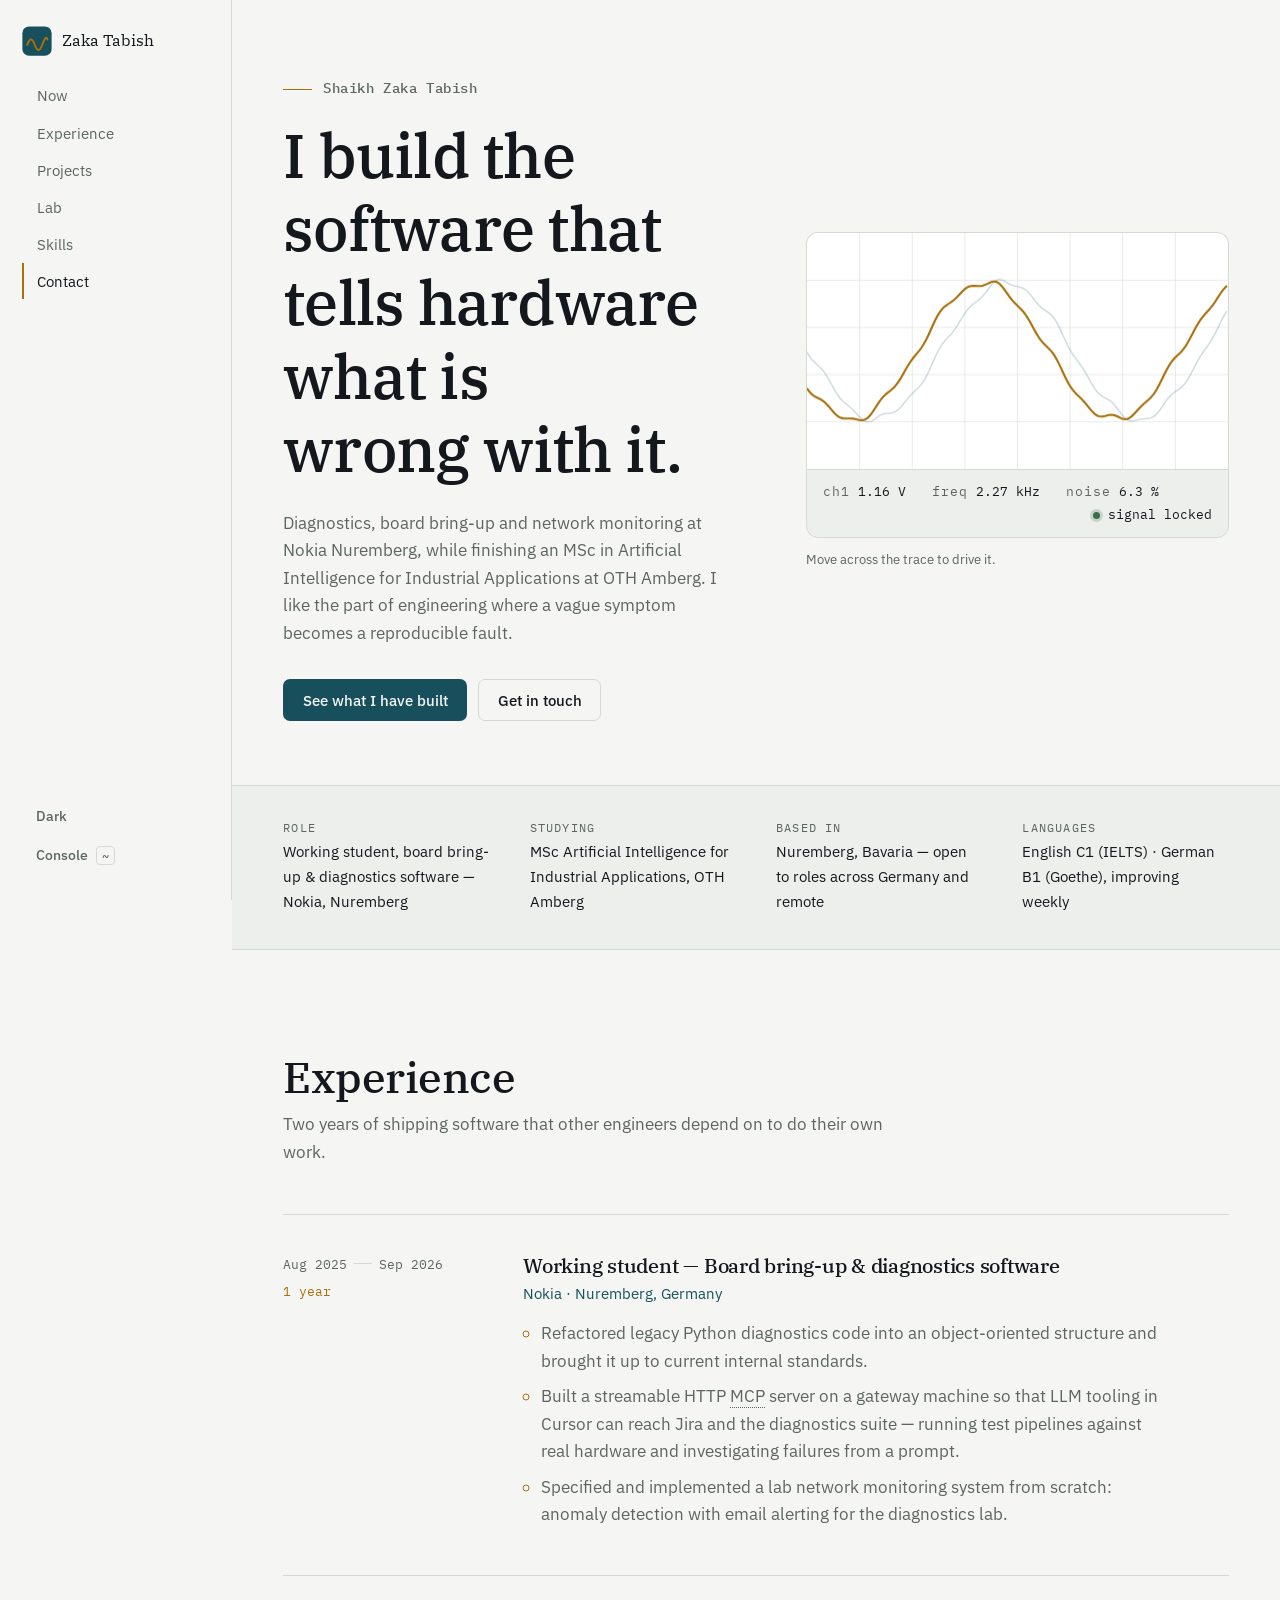
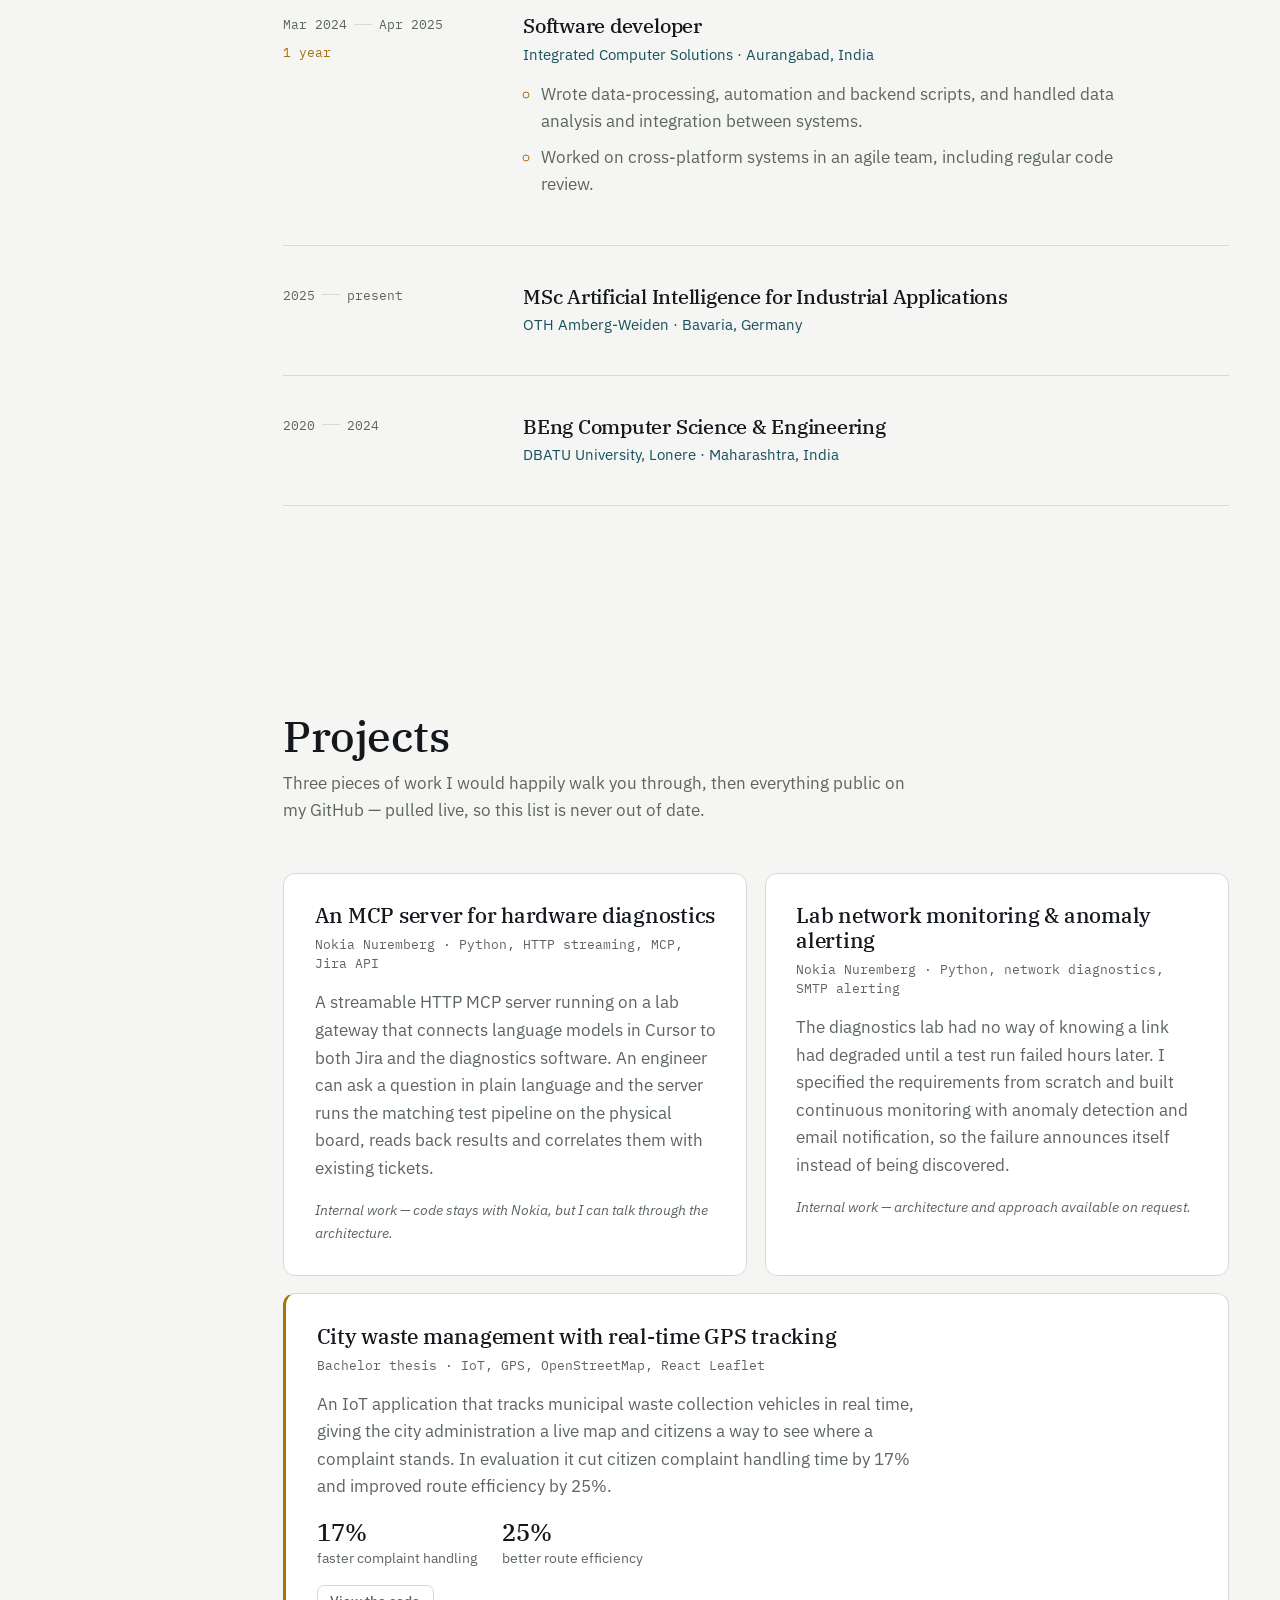
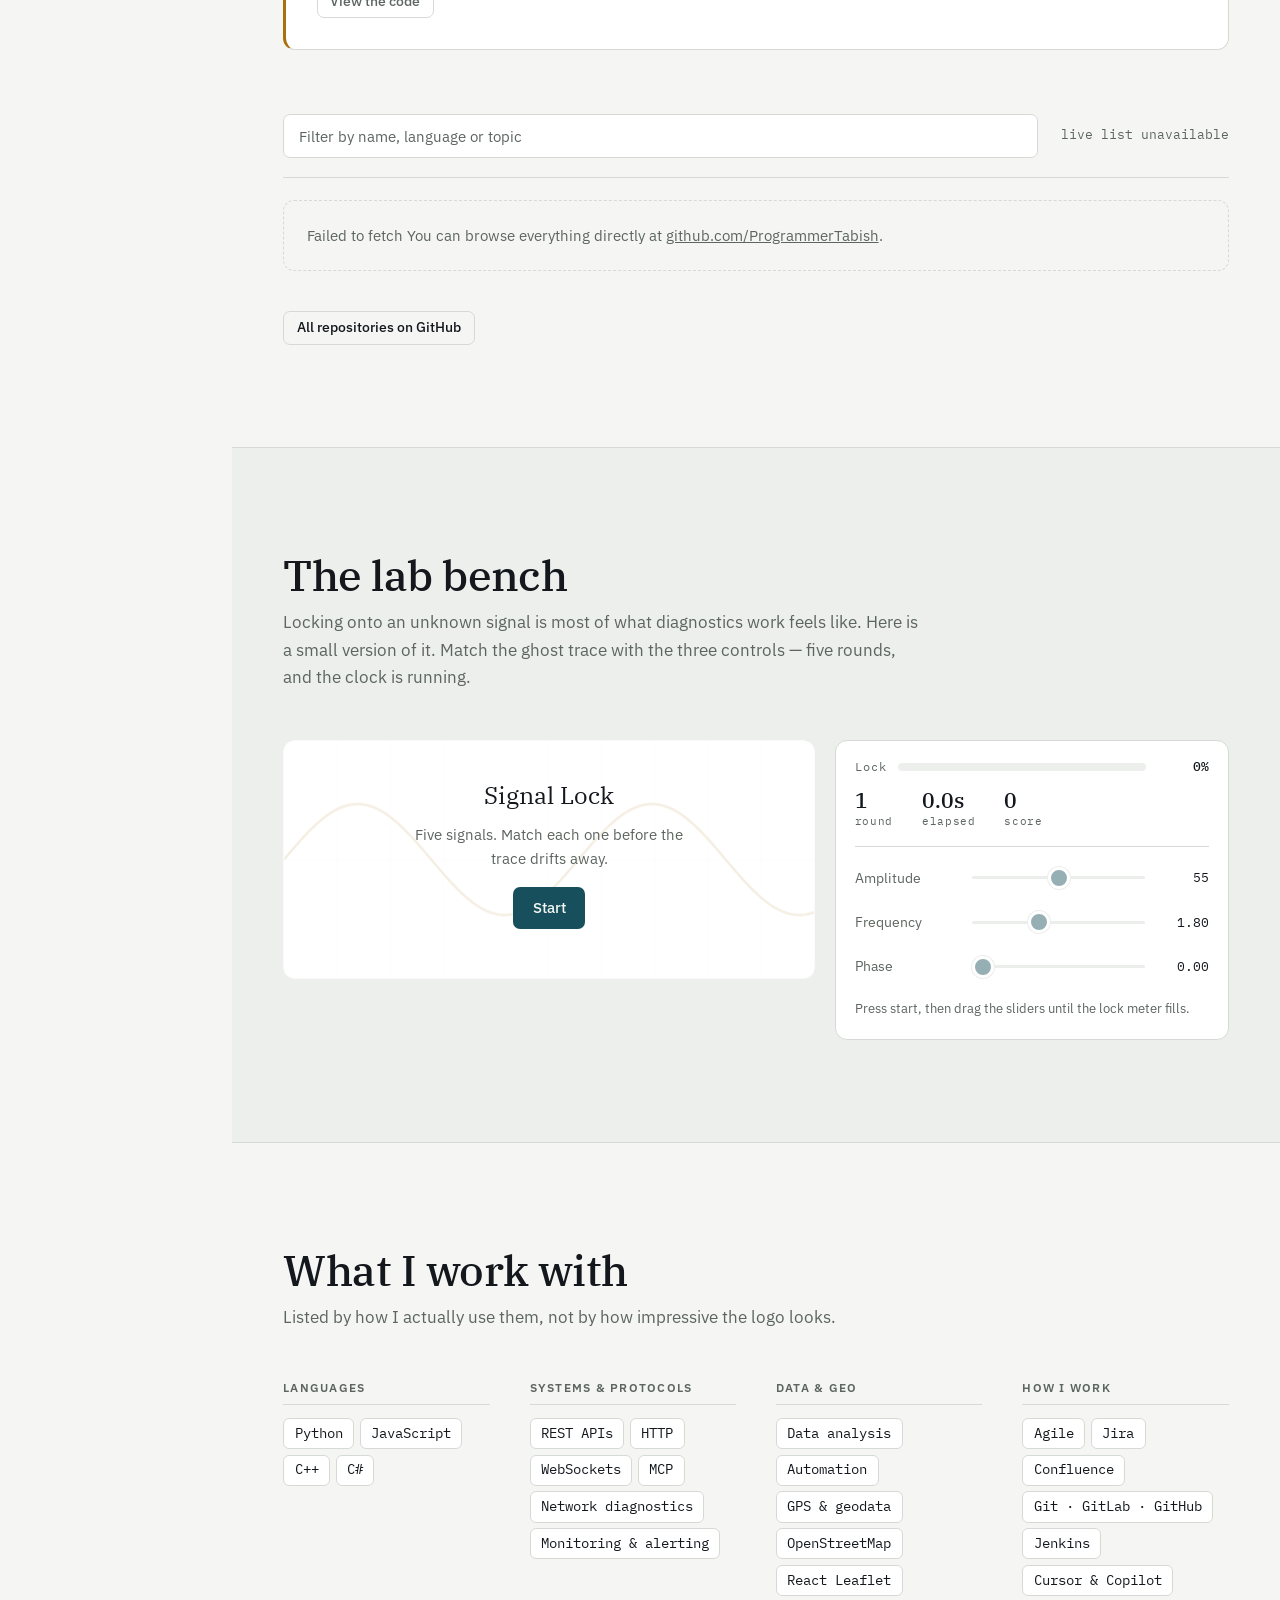
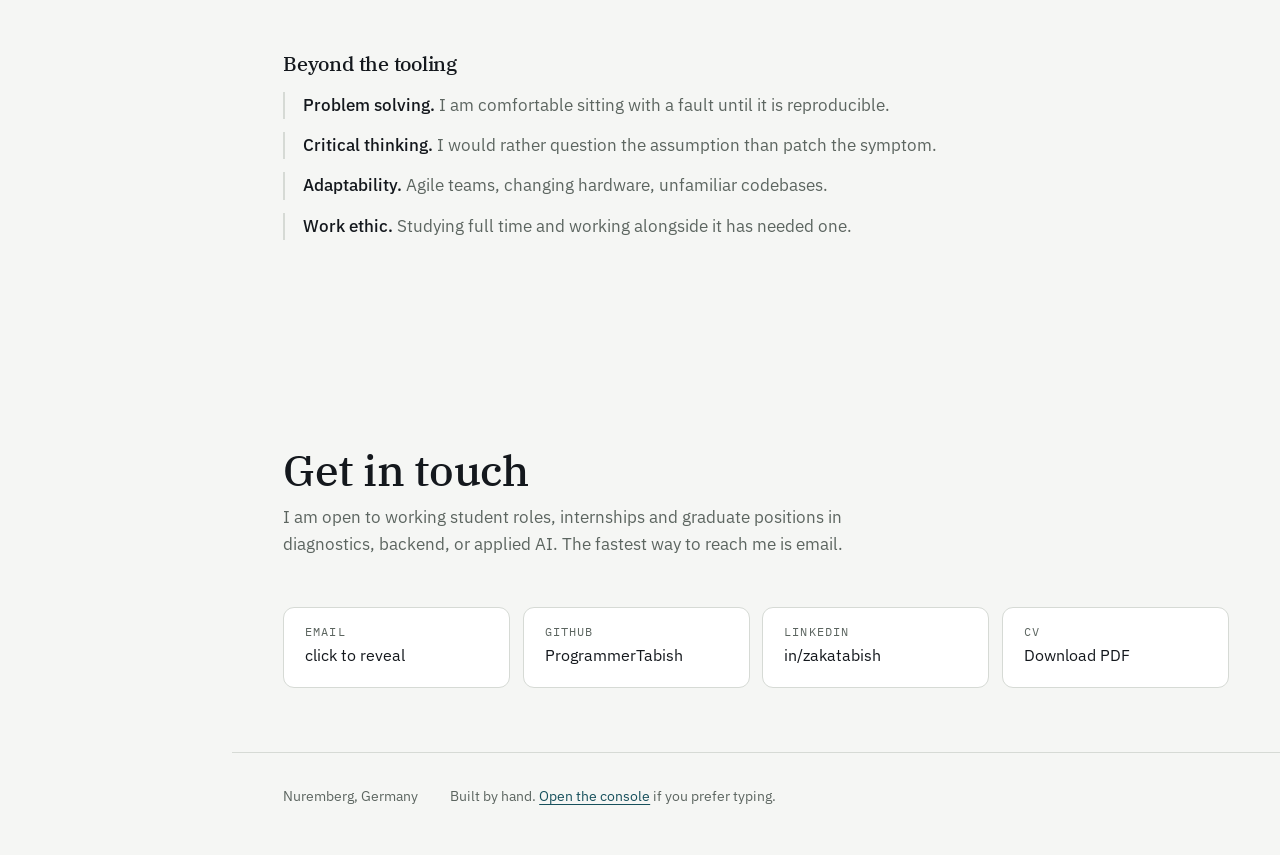
==== index.html @ 9499df9d "added new website" ====
<!DOCTYPE html>
<html lang="en">
<head>
<meta charset="utf-8">
<meta name="viewport" content="width=device-width, initial-scale=1, viewport-fit=cover">
<title>Shaikh Zaka Tabish — Diagnostics &amp; AI Engineering</title>

<meta name="description" content="Shaikh Zaka Tabish builds diagnostics, monitoring and AI-assisted tooling for hardware and networks. Working student at Nokia Nuremberg, MSc Artificial Intelligence for Industrial Applications at OTH Amberg.">
<meta name="author" content="Shaikh Zaka Tabish">
<meta name="theme-color" content="#F5F6F4" media="(prefers-color-scheme: light)">
<meta name="theme-color" content="#101619" media="(prefers-color-scheme: dark)">
<link rel="canonical" href="https://www.zakatabish.online/">

<meta property="og:type" content="profile">
<meta property="og:title" content="Shaikh Zaka Tabish — Diagnostics &amp; AI Engineering">
<meta property="og:description" content="I build the software that tells hardware what is wrong with it. Diagnostics, network monitoring and AI-assisted tooling.">
<meta property="og:url" content="https://www.zakatabish.online/">
<meta name="twitter:card" content="summary_large_image">

<link rel="preconnect" href="https://fonts.googleapis.com">
<link rel="preconnect" href="https://fonts.gstatic.com" crossorigin>
<link rel="preconnect" href="https://api.github.com">
<link href="https://fonts.googleapis.com/css2?family=IBM+Plex+Mono:wght@400;500&family=IBM+Plex+Sans:wght@400;500;600&family=IBM+Plex+Serif:ital,wght@0,400;0,500;1,400&display=swap" rel="stylesheet">
<link rel="stylesheet" href="assets/css/style.css">
<link rel="icon" href="data:image/svg+xml,%3Csvg xmlns='http://www.w3.org/2000/svg' viewBox='0 0 32 32'%3E%3Crect width='32' height='32' rx='7' fill='%2317505C'/%3E%3Cpath d='M5 20 q4 -12 8 0 t8 0 t6 -6' fill='none' stroke='%23E0A542' stroke-width='2.4' stroke-linecap='round'/%3E%3C/svg%3E">

<script type="application/ld+json">
{
  "@context": "https://schema.org",
  "@type": "Person",
  "name": "Shaikh Zaka Tabish",
  "jobTitle": "Working Student, Board Bring-up & Diagnostics Software",
  "url": "https://www.zakatabish.online/",
  "sameAs": ["https://github.com/ProgrammerTabish", "https://www.linkedin.com/in/zakatabish"],
  "alumniOf": [
    {"@type": "CollegeOrUniversity", "name": "OTH Amberg-Weiden"},
    {"@type": "CollegeOrUniversity", "name": "Dr. Babasaheb Ambedkar Technological University"}
  ],
  "knowsLanguage": ["English", "German"],
  "address": {"@type": "PostalAddress", "addressLocality": "Nuremberg", "addressCountry": "DE"}
}
</script>
</head>

<body>
<a class="skip" href="#main">Skip to content</a>

<!-- ══ side rail ══ -->
<header class="rail" id="rail">
  <a class="rail__mark" href="#top" aria-label="Back to top">
    <svg viewBox="0 0 40 40" aria-hidden="true" focusable="false">
      <rect x="0.5" y="0.5" width="39" height="39" rx="9"/>
      <path d="M7 25 q5 -14 10 0 t10 0 t7 -7"/>
    </svg>
    <span class="rail__name">Zaka Tabish</span>
  </a>

  <nav class="rail__nav" aria-label="Sections">
    <a href="#now">Now</a>
    <a href="#work">Experience</a>
    <a href="#projects">Projects</a>
    <a href="#lab">Lab</a>
    <a href="#skills">Skills</a>
    <a href="#contact">Contact</a>
  </nav>

  <div class="rail__foot">
    <button class="btn btn--ghost btn--sm" id="themeToggle" aria-pressed="false">
      <span data-theme-label>Dark</span>
    </button>
    <button class="btn btn--ghost btn--sm" id="consoleOpen" aria-expanded="false" aria-controls="console">
      Console <kbd>~</kbd>
    </button>
  </div>
</header>

<button class="railToggle" id="railToggle" aria-expanded="false" aria-controls="rail">
  <span class="railToggle__bars" aria-hidden="true"><i></i><i></i></span>
  <span class="sr-only">Open menu</span>
</button>

<main id="main">

<!-- ══ hero ══ -->
<section class="hero" id="top">
  <div class="hero__copy">
    <p class="hero__id">Shaikh Zaka Tabish</p>
    <h1 class="hero__line">I build the software that tells hardware what is wrong with it.</h1>
    <p class="hero__sub">
      Diagnostics, board bring-up and network monitoring at Nokia Nuremberg, while finishing an
      MSc in Artificial Intelligence for Industrial Applications at OTH Amberg. I like the part of
      engineering where a vague symptom becomes a reproducible fault.
    </p>
    <div class="hero__actions">
      <a class="btn btn--solid" href="#projects">See what I have built</a>
      <a class="btn btn--outline" href="#contact">Get in touch</a>
    </div>
  </div>

  <figure class="scope" aria-labelledby="scopeCap">
    <canvas id="scope" width="640" height="360" role="img"
            aria-label="Animated oscilloscope trace that responds to pointer movement."></canvas>
    <figcaption class="scope__readout" id="scopeCap">
      <span class="rd"><b>ch1</b><data id="rdAmp">—</data></span>
      <span class="rd"><b>freq</b><data id="rdFreq">—</data></span>
      <span class="rd"><b>noise</b><data id="rdNoise">—</data></span>
      <span class="rd rd--state"><i class="led" data-state="boot"></i><data id="rdState">booting</data></span>
    </figcaption>
    <p class="scope__hint">Move across the trace to drive it.</p>
  </figure>
</section>

<!-- ══ now ══ -->
<section class="band" id="now" aria-labelledby="nowH">
  <h2 class="sr-only" id="nowH">Current status</h2>
  <dl class="status">
    <div><dt>Role</dt><dd>Working student, board bring-up &amp; diagnostics software — Nokia, Nuremberg</dd></div>
    <div><dt>Studying</dt><dd>MSc Artificial Intelligence for Industrial Applications, OTH Amberg</dd></div>
    <div><dt>Based in</dt><dd>Nuremberg, Bavaria — open to roles across Germany and remote</dd></div>
    <div><dt>Languages</dt><dd>English C1 (IELTS) · German B1 (Goethe), improving weekly</dd></div>
  </dl>
</section>

<!-- ══ experience ══ -->
<section class="section" id="work" aria-labelledby="workH">
  <div class="section__head">
    <h2 id="workH">Experience</h2>
    <p>Two years of shipping software that other engineers depend on to do their own work.</p>
  </div>

  <ol class="track">
    <li class="track__item">
      <div class="track__when">
        <time datetime="2025-08">Aug 2025</time>
        <span class="track__dash" aria-hidden="true"></span>
        <time datetime="2026-09">Sep 2026</time>
        <em>1 year</em>
      </div>
      <div class="track__what">
        <h3>Working student — Board bring-up &amp; diagnostics software</h3>
        <p class="track__org">Nokia · Nuremberg, Germany</p>
        <ul>
          <li>Refactored legacy Python diagnostics code into an object-oriented structure and brought it up to current internal standards.</li>
          <li>Built a streamable HTTP <abbr title="Model Context Protocol">MCP</abbr> server on a gateway machine so that LLM tooling in Cursor can reach Jira and the diagnostics suite — running test pipelines against real hardware and investigating failures from a prompt.</li>
          <li>Specified and implemented a lab network monitoring system from scratch: anomaly detection with email alerting for the diagnostics lab.</li>
        </ul>
      </div>
    </li>

    <li class="track__item">
      <div class="track__when">
        <time datetime="2024-03">Mar 2024</time>
        <span class="track__dash" aria-hidden="true"></span>
        <time datetime="2025-04">Apr 2025</time>
        <em>1 year</em>
      </div>
      <div class="track__what">
        <h3>Software developer</h3>
        <p class="track__org">Integrated Computer Solutions · Aurangabad, India</p>
        <ul>
          <li>Wrote data-processing, automation and backend scripts, and handled data analysis and integration between systems.</li>
          <li>Worked on cross-platform systems in an agile team, including regular code review.</li>
        </ul>
      </div>
    </li>

    <li class="track__item track__item--edu">
      <div class="track__when">
        <time datetime="2025">2025</time>
        <span class="track__dash" aria-hidden="true"></span>
        <span>present</span>
      </div>
      <div class="track__what">
        <h3>MSc Artificial Intelligence for Industrial Applications</h3>
        <p class="track__org">OTH Amberg-Weiden · Bavaria, Germany</p>
      </div>
    </li>

    <li class="track__item track__item--edu">
      <div class="track__when">
        <time datetime="2020">2020</time>
        <span class="track__dash" aria-hidden="true"></span>
        <time datetime="2024">2024</time>
      </div>
      <div class="track__what">
        <h3>BEng Computer Science &amp; Engineering</h3>
        <p class="track__org">DBATU University, Lonere · Maharashtra, India</p>
      </div>
    </li>
  </ol>
</section>

<!-- ══ projects ══ -->
<section class="section" id="projects" aria-labelledby="projH">
  <div class="section__head">
    <h2 id="projH">Projects</h2>
    <p>Three pieces of work I would happily walk you through, then everything public on my GitHub — pulled live, so this list is never out of date.</p>
  </div>

  <div class="feature">
    <article class="feature__item">
      <h3>An MCP server for hardware diagnostics</h3>
      <p class="feature__meta">Nokia Nuremberg · Python, HTTP streaming, MCP, Jira API</p>
      <p>A streamable HTTP MCP server running on a lab gateway that connects language models in Cursor to both Jira and the diagnostics software. An engineer can ask a question in plain language and the server runs the matching test pipeline on the physical board, reads back results and correlates them with existing tickets.</p>
      <p class="feature__note">Internal work — code stays with Nokia, but I can talk through the architecture.</p>
    </article>

    <article class="feature__item">
      <h3>Lab network monitoring &amp; anomaly alerting</h3>
      <p class="feature__meta">Nokia Nuremberg · Python, network diagnostics, SMTP alerting</p>
      <p>The diagnostics lab had no way of knowing a link had degraded until a test run failed hours later. I specified the requirements from scratch and built continuous monitoring with anomaly detection and email notification, so the failure announces itself instead of being discovered.</p>
      <p class="feature__note">Internal work — architecture and approach available on request.</p>
    </article>

    <article class="feature__item feature__item--open">
      <h3>City waste management with real-time GPS tracking</h3>
      <p class="feature__meta">Bachelor thesis · IoT, GPS, OpenStreetMap, React Leaflet</p>
      <p>An IoT application that tracks municipal waste collection vehicles in real time, giving the city administration a live map and citizens a way to see where a complaint stands. In evaluation it cut citizen complaint handling time by 17% and improved route efficiency by 25%.</p>
      <p class="feature__stats">
        <span><b>17%</b> faster complaint handling</span>
        <span><b>25%</b> better route efficiency</span>
      </p>
      <p class="feature__links">
        <a class="btn btn--outline btn--sm" href="https://github.com/ProgrammerTabish/FinalYearProject" rel="noopener">View the code</a>
      </p>
    </article>
  </div>

  <div class="repos" id="repos">
    <div class="repos__bar">
      <div class="repos__search">
        <label class="sr-only" for="repoQ">Filter repositories</label>
        <input id="repoQ" type="search" placeholder="Filter by name, language or topic" autocomplete="off">
      </div>
      <div class="repos__langs" id="repoLangs" role="group" aria-label="Filter by language"></div>
      <p class="repos__count" id="repoCount" role="status" aria-live="polite">Loading repositories…</p>
    </div>

    <div class="repos__grid" id="repoGrid">
      <div class="repo repo--skeleton" aria-hidden="true"></div>
      <div class="repo repo--skeleton" aria-hidden="true"></div>
      <div class="repo repo--skeleton" aria-hidden="true"></div>
    </div>

    <p class="repos__all">
      <a class="btn btn--outline btn--sm" href="https://github.com/ProgrammerTabish" rel="noopener">All repositories on GitHub</a>
    </p>
  </div>
</section>

<!-- ══ lab ══ -->
<section class="section section--lab" id="lab" aria-labelledby="labH">
  <div class="section__head">
    <h2 id="labH">The lab bench</h2>
    <p>Locking onto an unknown signal is most of what diagnostics work feels like. Here is a small version of it. Match the ghost trace with the three controls — five rounds, and the clock is running.</p>
  </div>

  <div class="game" id="game">
    <div class="game__screen">
      <canvas id="gameCanvas" width="720" height="330" role="img"
              aria-label="Two waveforms: a target trace to match and your adjustable trace."></canvas>
      <div class="game__overlay" id="gameOverlay">
        <p class="game__overlayTitle" id="gameOverlayTitle">Signal Lock</p>
        <p class="game__overlayText" id="gameOverlayText">Five signals. Match each one before the trace drifts away.</p>
        <button class="btn btn--solid" id="gameStart">Start</button>
        <p class="game__best" id="gameBest"></p>
      </div>
    </div>

    <div class="game__panel">
      <div class="game__meters">
        <div class="meter">
          <span class="meter__label">Lock</span>
          <div class="meter__bar"><i id="meterFill" style="width:0%"></i></div>
          <data class="meter__val" id="meterVal">0%</data>
        </div>
        <div class="game__stats">
          <span><b id="gameRound">1</b><small>round</small></span>
          <span><b id="gameTime">0.0s</b><small>elapsed</small></span>
          <span><b id="gameScore">0</b><small>score</small></span>
        </div>
      </div>

      <div class="ctrls">
        <div class="ctrl">
          <label for="ctlAmp">Amplitude</label>
          <input type="range" id="ctlAmp" min="10" max="100" value="55" step="1" disabled>
          <data id="valAmp">55</data>
        </div>
        <div class="ctrl">
          <label for="ctlFreq">Frequency</label>
          <input type="range" id="ctlFreq" min="50" max="400" value="180" step="1" disabled>
          <data id="valFreq">1.80</data>
        </div>
        <div class="ctrl">
          <label for="ctlPhase">Phase</label>
          <input type="range" id="ctlPhase" min="0" max="628" value="0" step="1" disabled>
          <data id="valPhase">0.00</data>
        </div>
      </div>

      <p class="game__hint" id="gameHint">Press start, then drag the sliders until the lock meter fills.</p>
    </div>
  </div>
</section>

<!-- ══ skills ══ -->
<section class="section" id="skills" aria-labelledby="skillsH">
  <div class="section__head">
    <h2 id="skillsH">What I work with</h2>
    <p>Listed by how I actually use them, not by how impressive the logo looks.</p>
  </div>

  <div class="kit">
    <section class="kit__group">
      <h3>Languages</h3>
      <ul><li>Python</li><li>JavaScript</li><li>C++</li><li>C#</li></ul>
    </section>
    <section class="kit__group">
      <h3>Systems &amp; protocols</h3>
      <ul><li>REST APIs</li><li>HTTP</li><li>WebSockets</li><li>MCP</li><li>Network diagnostics</li><li>Monitoring &amp; alerting</li></ul>
    </section>
    <section class="kit__group">
      <h3>Data &amp; geo</h3>
      <ul><li>Data analysis</li><li>Automation</li><li>GPS &amp; geodata</li><li>OpenStreetMap</li><li>React Leaflet</li></ul>
    </section>
    <section class="kit__group">
      <h3>How I work</h3>
      <ul><li>Agile</li><li>Jira</li><li>Confluence</li><li>Git · GitLab · GitHub</li><li>Jenkins</li><li>Cursor &amp; Copilot</li></ul>
    </section>
  </div>

  <div class="strengths">
    <h3>Beyond the tooling</h3>
    <ul>
      <li><b>Problem solving.</b> I am comfortable sitting with a fault until it is reproducible.</li>
      <li><b>Critical thinking.</b> I would rather question the assumption than patch the symptom.</li>
      <li><b>Adaptability.</b> Agile teams, changing hardware, unfamiliar codebases.</li>
      <li><b>Work ethic.</b> Studying full time and working alongside it has needed one.</li>
    </ul>
  </div>
</section>

<!-- ══ contact ══ -->
<section class="section section--contact" id="contact" aria-labelledby="contactH">
  <div class="section__head">
    <h2 id="contactH">Get in touch</h2>
    <p>I am open to working student roles, internships and graduate positions in diagnostics, backend, or applied AI. The fastest way to reach me is email.</p>
  </div>

  <div class="contact">
    <a class="contact__card" id="mailLink" href="#" data-u="zakatabish" data-d="gmail.com">
      <span class="contact__label">Email</span>
      <span class="contact__val" id="mailText">click to reveal</span>
    </a>
    <a class="contact__card" href="https://github.com/ProgrammerTabish" rel="noopener">
      <span class="contact__label">GitHub</span>
      <span class="contact__val">ProgrammerTabish</span>
    </a>
    <a class="contact__card" href="https://www.linkedin.com/in/zakatabish" rel="noopener">
      <span class="contact__label">LinkedIn</span>
      <span class="contact__val">in/zakatabish</span>
    </a>
    <a class="contact__card" href="assets/cv-shaikh-zaka-tabish.pdf" download>
      <span class="contact__label">CV</span>
      <span class="contact__val">Download PDF</span>
    </a>
  </div>
</section>

<footer class="foot">
  <p>Nuremberg, Germany</p>
  <p>Built by hand. <button class="linkbtn" id="consoleOpen2">Open the console</button> if you prefer typing.</p>
</footer>
</main>

<!-- ══ console ══ -->
<div class="console" id="console" hidden>
  <div class="console__sheet" role="dialog" aria-modal="true" aria-label="Terminal">
    <div class="console__head">
      <span class="console__title">diag — zakatabish</span>
      <button class="console__close" id="consoleClose" aria-label="Close terminal">×</button>
    </div>
    <div class="console__out" id="consoleOut" tabindex="0" aria-live="polite"></div>
    <div class="console__chips" id="consoleChips"></div>
    <form class="console__form" id="consoleForm">
      <label class="sr-only" for="consoleIn">Command</label>
      <span class="console__prompt" aria-hidden="true">diag&nbsp;&gt;</span>
      <input id="consoleIn" autocomplete="off" autocapitalize="off" spellcheck="false" placeholder="type help">
    </form>
  </div>
</div>

<script src="assets/js/main.js" defer></script>
</body>
</html>
---- assets/css/style.css ----
/* =========================================================
   Shaikh Zaka Tabish — portfolio
   Palette: cool paper, graphite ink, petrol, ochre signal
   Type: IBM Plex superfamily (serif display / sans UI / mono data)
   ========================================================= */

:root {
  --paper:      #F5F6F4;
  --paper-2:    #EDEFEC;
  --ink:        #14181D;
  --mute:       #5C6560;
  --rule:       #D6DAD5;
  --petrol:     #17505C;
  --petrol-lo:  #E3EBEC;
  --ochre:      #A9700B;
  --ochre-lo:   #F4EBD8;
  --verd:       #3F6B4A;
  --card:       #FFFFFF;
  --shadow:     0 1px 0 var(--rule);

  --f-sans: "IBM Plex Sans", ui-sans-serif, system-ui, "Segoe UI", sans-serif;
  --f-serif: "IBM Plex Serif", Georgia, "Times New Roman", serif;
  --f-mono: "IBM Plex Mono", ui-monospace, "SF Mono", Menlo, monospace;

  --rail-w: 232px;
  --pad: clamp(1.25rem, 4vw, 4rem);
  --maxw: 68rem;

  --t: 220ms cubic-bezier(.2, .7, .3, 1);
}

[data-theme="dark"] {
  --paper:      #101619;
  --paper-2:    #151D21;
  --ink:        #E7EBE7;
  --mute:       #94A099;
  --rule:       #26333A;
  --petrol:     #79BECB;
  --petrol-lo:  #142A31;
  --ochre:      #E0A542;
  --ochre-lo:   #2A2214;
  --verd:       #7FB58D;
  --card:       #151D21;
  --shadow:     0 1px 0 var(--rule);
}

*, *::before, *::after { box-sizing: border-box; }

html { -webkit-text-size-adjust: 100%; scroll-behavior: smooth; }

body {
  margin: 0;
  background: var(--paper);
  color: var(--ink);
  font-family: var(--f-sans);
  font-size: 1.0625rem;
  line-height: 1.62;
  -webkit-font-smoothing: antialiased;
  overflow-x: hidden;
}

@media (prefers-reduced-motion: reduce) {
  html { scroll-behavior: auto; }
  *, *::before, *::after {
    animation-duration: .001ms !important;
    animation-iteration-count: 1 !important;
    transition-duration: .001ms !important;
  }
}

h1, h2, h3 { font-family: var(--f-serif); font-weight: 500; line-height: 1.18; letter-spacing: -.012em; margin: 0; }
p { margin: 0 0 1em; }
a { color: inherit; }
img, canvas, svg { max-width: 100%; }

:focus-visible {
  outline: 2px solid var(--petrol);
  outline-offset: 3px;
  border-radius: 3px;
}

.sr-only {
  position: absolute; width: 1px; height: 1px;
  padding: 0; margin: -1px; overflow: hidden;
  clip: rect(0 0 0 0); white-space: nowrap; border: 0;
}

.skip {
  position: fixed; top: .5rem; left: .5rem; z-index: 999;
  transform: translateY(-160%);
  background: var(--ink); color: var(--paper);
  padding: .6rem 1rem; border-radius: 6px; text-decoration: none;
  transition: transform var(--t);
}
.skip:focus { transform: none; }

/* ── buttons ─────────────────────────────────────────── */
.btn {
  display: inline-flex; align-items: center; gap: .5rem;
  font: 500 .95rem/1 var(--f-sans);
  padding: .78rem 1.15rem;
  border-radius: 7px;
  border: 1px solid transparent;
  text-decoration: none;
  cursor: pointer;
  background: none; color: inherit;
  transition: background var(--t), color var(--t), border-color var(--t);
}
.btn--solid { background: var(--petrol); color: var(--paper); }
[data-theme="dark"] .btn--solid { color: #0C1214; }
.btn--solid:hover { background: var(--ink); color: var(--paper); }
[data-theme="dark"] .btn--solid:hover { background: var(--ochre); color: #0C1214; }

.btn--outline { border-color: var(--rule); }
.btn--outline:hover { border-color: var(--petrol); color: var(--petrol); }

.btn--ghost { color: var(--mute); padding: .5rem .6rem; }
.btn--ghost:hover { color: var(--ink); }

.btn--sm { font-size: .85rem; padding: .55rem .8rem; }

.btn kbd {
  font: 500 .72rem/1 var(--f-mono);
  border: 1px solid var(--rule); border-radius: 4px;
  padding: .16rem .3rem;
}

.linkbtn {
  font: inherit; background: none; border: 0; padding: 0; cursor: pointer;
  color: var(--petrol);
  text-decoration: underline; text-underline-offset: 3px;
  text-decoration-thickness: 1px;
}

/* ── side rail ───────────────────────────────────────── */
.rail {
  position: fixed; inset: 0 auto 0 0; z-index: 60;
  width: var(--rail-w);
  padding: 1.6rem 1.4rem;
  display: flex; flex-direction: column; gap: 2rem;
  background: var(--paper);
  border-right: 1px solid var(--rule);
}

.rail__mark { display: flex; align-items: center; gap: .6rem; text-decoration: none; }
.rail__mark svg { width: 30px; height: 30px; flex: none; }
.rail__mark svg rect { fill: var(--petrol); stroke: none; }
.rail__mark svg path { fill: none; stroke: var(--ochre); stroke-width: 2.6; stroke-linecap: round; }
.rail__name { font-family: var(--f-serif); font-size: 1.02rem; }

.rail__nav { display: flex; flex-direction: column; gap: .1rem; margin-top: -.6rem; }
.rail__nav a {
  text-decoration: none; color: var(--mute);
  font-size: .95rem; padding: .34rem 0 .34rem .8rem;
  border-left: 2px solid transparent;
  transition: color var(--t), border-color var(--t);
}
.rail__nav a:hover { color: var(--ink); }
.rail__nav a[aria-current="true"] { color: var(--ink); border-left-color: var(--ochre); }

.rail__foot { margin-top: auto; display: flex; flex-direction: column; align-items: flex-start; gap: .2rem; }

.railToggle { display: none; }

/* ── layout ──────────────────────────────────────────── */
main { margin-left: var(--rail-w); }

.section, .hero, .band {
  padding-inline: var(--pad);
  max-width: calc(var(--maxw) + var(--pad) * 2);
}

.section { padding-block: clamp(3.5rem, 8vw, 6.5rem); }

.section__head { max-width: 46rem; margin-bottom: clamp(2rem, 4vw, 3rem); }
.section__head h2 { font-size: clamp(1.9rem, 3.6vw, 2.7rem); margin-bottom: .5rem; }
.section__head p { color: var(--mute); max-width: 40rem; margin: 0; }

/* ── hero ────────────────────────────────────────────── */
.hero {
  display: grid; gap: clamp(2rem, 5vw, 3.5rem);
  grid-template-columns: 1fr;
  align-items: center;
  padding-block: clamp(3rem, 9vh, 6rem) clamp(2.5rem, 6vw, 4rem);
  min-height: min(92vh, 780px);
}

.hero__id {
  font: 500 .9rem/1 var(--f-mono);
  color: var(--mute);
  letter-spacing: .04em;
  margin-bottom: 1.4rem;
}
.hero__id::before {
  content: ""; display: inline-block;
  width: 1.8rem; height: 1px; background: var(--ochre);
  vertical-align: middle; margin-right: .7rem;
}

.hero__line {
  font-size: clamp(2.15rem, 5.6vw, 3.9rem);
  max-width: 16ch;
  margin-bottom: 1.5rem;
  text-wrap: balance;
}

.hero__sub { color: var(--mute); max-width: 44ch; font-size: 1.06rem; }

.hero__actions { display: flex; flex-wrap: wrap; gap: .7rem; margin-top: 2rem; }

/* oscilloscope */
.scope { margin: 0; }
.scope canvas {
  display: block; width: 100%; height: auto;
  background: var(--card);
  border: 1px solid var(--rule);
  border-radius: 12px 12px 0 0;
  border-bottom: 0;
  touch-action: pan-y;
}
.scope__readout {
  display: flex; flex-wrap: wrap; gap: .1rem 1.6rem;
  padding: .7rem 1rem;
  border: 1px solid var(--rule);
  border-radius: 0 0 12px 12px;
  background: var(--paper-2);
  font: 400 .8rem/1.7 var(--f-mono);
}
.rd { display: inline-flex; align-items: baseline; gap: .5rem; }
.rd b { color: var(--mute); font-weight: 400; letter-spacing: .08em; }
.rd data { color: var(--ink); }
.rd--state { margin-left: auto; }

.led {
  width: 7px; height: 7px; border-radius: 50%;
  background: var(--mute); display: inline-block;
  align-self: center;
}
.led[data-state="boot"]  { background: var(--ochre); animation: blink 1s steps(1) infinite; }
.led[data-state="lock"]  { background: var(--verd); box-shadow: 0 0 0 3px color-mix(in srgb, var(--verd) 22%, transparent); }
@keyframes blink { 50% { opacity: .25; } }

.scope__hint { font-size: .82rem; color: var(--mute); margin: .7rem 0 0; }

/* ── status band ─────────────────────────────────────── */
.band {
  padding-block: clamp(1.6rem, 3vw, 2.2rem);
  border-block: 1px solid var(--rule);
  background: var(--paper-2);
  max-width: none;
}
.status {
  display: grid; gap: 1.2rem 2.5rem; margin: 0;
  grid-template-columns: 1fr;
  max-width: var(--maxw);
}
.status dt {
  font: 400 .74rem/1 var(--f-mono);
  color: var(--mute); letter-spacing: .1em;
  text-transform: uppercase;
  margin-bottom: .35rem;
}
.status dd { margin: 0; font-size: .96rem; }

/* ── experience track ────────────────────────────────── */
.track { list-style: none; margin: 0; padding: 0; }

.track__item {
  display: grid; gap: .6rem 2.5rem;
  grid-template-columns: 1fr;
  padding-block: clamp(1.6rem, 3vw, 2.4rem);
  border-top: 1px solid var(--rule);
}
.track__item:last-child { border-bottom: 1px solid var(--rule); }

.track__when {
  display: flex; flex-wrap: wrap; align-items: center; gap: .45rem;
  font: 400 .84rem/1.5 var(--f-mono);
  color: var(--mute);
}
.track__dash { width: 1.1rem; height: 1px; background: var(--rule); }
.track__when em { font-style: normal; color: var(--ochre); flex-basis: 100%; }

.track__what h3 { font-size: 1.28rem; margin-bottom: .25rem; }
.track__org { color: var(--petrol); font-size: .92rem; margin-bottom: .9rem; }
.track__what ul { margin: 0; padding-left: 1.1rem; color: var(--mute); }
.track__what li { margin-bottom: .5rem; max-width: 62ch; }
.track__what li::marker { color: var(--ochre); }
.track__what abbr { text-decoration: none; border-bottom: 1px dotted currentColor; cursor: help; }

.track__item--edu .track__what ul { display: none; }
.track__item--edu .track__org { margin-bottom: 0; }

/* ── featured projects ───────────────────────────────── */
.feature { display: grid; gap: 1.1rem; grid-template-columns: 1fr; margin-bottom: clamp(2.5rem, 5vw, 4rem); }

.feature__item {
  background: var(--card);
  border: 1px solid var(--rule);
  border-radius: 12px;
  padding: clamp(1.3rem, 3vw, 1.9rem);
}
.feature__item h3 { font-size: 1.3rem; margin-bottom: .4rem; }
.feature__meta { font: 400 .8rem/1.5 var(--f-mono); color: var(--petrol); margin-bottom: 1rem; }
.feature__item p { color: var(--mute); max-width: 62ch; }
.feature__note { font-size: .87rem; color: var(--mute); font-style: italic; margin-bottom: 0; }

.feature__item--open { border-left: 3px solid var(--ochre); }

.feature__stats { display: flex; flex-wrap: wrap; gap: 1.6rem; margin-bottom: 1rem; }
.feature__stats span { font-size: .87rem; color: var(--mute); }
.feature__stats b { display: block; font: 500 1.5rem/1.2 var(--f-serif); color: var(--ink); }
.feature__links { margin: 0; }

/* ── repos ───────────────────────────────────────────── */
.repos__bar {
  display: flex; flex-wrap: wrap; align-items: center; gap: .7rem;
  padding-bottom: 1.2rem; margin-bottom: 1.4rem;
  border-bottom: 1px solid var(--rule);
}
.repos__search { flex: 1 1 15rem; }
.repos__search input {
  width: 100%; font: 400 .95rem/1 var(--f-sans);
  padding: .68rem .9rem;
  background: var(--card); color: var(--ink);
  border: 1px solid var(--rule); border-radius: 7px;
}
.repos__search input::placeholder { color: var(--mute); }

.repos__langs { display: flex; flex-wrap: wrap; gap: .35rem; }
.chip {
  font: 400 .8rem/1 var(--f-mono);
  padding: .45rem .65rem; border-radius: 20px;
  border: 1px solid var(--rule); background: var(--card);
  color: var(--mute); cursor: pointer;
  transition: border-color var(--t), color var(--t), background var(--t);
}
.chip:hover { color: var(--ink); border-color: var(--petrol); }
.chip[aria-pressed="true"] { background: var(--petrol-lo); border-color: var(--petrol); color: var(--petrol); }

.repos__count { font: 400 .8rem/1 var(--f-mono); color: var(--mute); margin: 0; flex-basis: 100%; }

.repos__grid { display: grid; gap: 1rem; grid-template-columns: 1fr; }

.repo {
  display: flex; flex-direction: column;
  background: var(--card);
  border: 1px solid var(--rule);
  border-radius: 11px;
  padding: 1.2rem;
  transition: border-color var(--t), transform var(--t);
}
.repo:hover { border-color: var(--petrol); }
@media (hover: hover) and (prefers-reduced-motion: no-preference) {
  .repo:hover { transform: translateY(-2px); }
}

.repo--skeleton { min-height: 11rem; background: var(--paper-2); border-style: dashed; }

.repo__name { font-family: var(--f-serif); font-size: 1.1rem; margin: 0 0 .4rem; }
.repo__name a { text-decoration: none; }
.repo__name a:hover { color: var(--petrol); }

.repo__desc { font-size: .92rem; color: var(--mute); margin: 0 0 .9rem; }

.repo__topics { display: flex; flex-wrap: wrap; gap: .3rem; margin: 0 0 .9rem; padding: 0; list-style: none; }
.repo__topics li {
  font: 400 .72rem/1 var(--f-mono);
  padding: .3rem .5rem; border-radius: 4px;
  background: var(--ochre-lo); color: var(--ochre);
}

.repo__meta {
  display: flex; flex-wrap: wrap; gap: .1rem 1.1rem;
  font: 400 .76rem/1.7 var(--f-mono); color: var(--mute);
  margin: auto 0 .9rem;
}
.repo__dot { display: inline-block; width: 8px; height: 8px; border-radius: 50%; background: var(--petrol); margin-right: .4rem; vertical-align: -1px; }

.repo__acts { display: flex; flex-wrap: wrap; gap: .4rem; }

.repos__all { margin: 1.6rem 0 0; }

.repos__err {
  border: 1px dashed var(--rule); border-radius: 11px;
  padding: 1.4rem; color: var(--mute); font-size: .93rem;
  grid-column: 1 / -1;
}

/* ── lab / game ──────────────────────────────────────── */
.section--lab { background: var(--paper-2); border-block: 1px solid var(--rule); max-width: none; }
.section--lab > * { max-width: var(--maxw); }

.game { display: grid; gap: 1.2rem; grid-template-columns: 1fr; max-width: var(--maxw); }

.game__screen { position: relative; }
.game__screen canvas {
  display: block; width: 100%; height: auto;
  background: var(--card);
  border: 1px solid var(--rule); border-radius: 12px;
}

.game__overlay {
  position: absolute; inset: 0;
  display: flex; flex-direction: column; align-items: center; justify-content: center;
  gap: .5rem; text-align: center; padding: 1.5rem;
  background: var(--card);
  background: color-mix(in srgb, var(--card) 88%, transparent);
  border-radius: 12px;
}
.game__overlay[hidden] { display: none; }
.game__overlayTitle { font-family: var(--f-serif); font-size: 1.5rem; margin: 0; }
.game__overlayText { color: var(--mute); font-size: .93rem; max-width: 34ch; margin: 0 0 .5rem; }
.game__best { font: 400 .78rem/1 var(--f-mono); color: var(--mute); margin: .4rem 0 0; }

.game__panel {
  background: var(--card); border: 1px solid var(--rule);
  border-radius: 12px; padding: 1.2rem;
}

.meter { display: flex; align-items: center; gap: .7rem; margin-bottom: 1rem; }
.meter__label { font: 400 .74rem/1 var(--f-mono); color: var(--mute); letter-spacing: .08em; }
.meter__bar { flex: 1; height: 8px; border-radius: 4px; background: var(--paper-2); overflow: hidden; }
.meter__bar i { display: block; height: 100%; background: var(--ochre); transition: width 90ms linear, background var(--t); }
.meter__bar i.is-lock { background: var(--verd); }
.meter__val { font: 500 .82rem/1 var(--f-mono); min-width: 3.2rem; text-align: right; }

.game__stats { display: flex; gap: 1.8rem; padding-bottom: 1rem; margin-bottom: 1rem; border-bottom: 1px solid var(--rule); }
.game__stats span { display: flex; flex-direction: column; }
.game__stats b { font: 500 1.3rem/1.2 var(--f-serif); }
.game__stats small { font: 400 .7rem/1.4 var(--f-mono); color: var(--mute); letter-spacing: .06em; }

.ctrls { display: flex; flex-direction: column; gap: .9rem; }
.ctrl { display: grid; grid-template-columns: 6.5rem 1fr 3.4rem; align-items: center; gap: .7rem; }
.ctrl label { font-size: .88rem; color: var(--mute); }
.ctrl data { font: 400 .82rem/1 var(--f-mono); text-align: right; }

input[type="range"] {
  -webkit-appearance: none; appearance: none;
  width: 100%; height: 26px; background: none; cursor: grab;
}
input[type="range"]:active { cursor: grabbing; }
input[type="range"]::-webkit-slider-runnable-track { height: 3px; background: var(--rule); border-radius: 2px; }
input[type="range"]::-moz-range-track { height: 3px; background: var(--rule); border-radius: 2px; }
input[type="range"]::-webkit-slider-thumb {
  -webkit-appearance: none; appearance: none;
  width: 22px; height: 22px; margin-top: -9.5px;
  border-radius: 50%; background: var(--petrol);
  border: 3px solid var(--card); box-shadow: 0 0 0 1px var(--rule);
}
input[type="range"]::-moz-range-thumb {
  width: 16px; height: 16px; border-radius: 50%;
  background: var(--petrol); border: 3px solid var(--card); box-shadow: 0 0 0 1px var(--rule);
}
input[type="range"]:disabled { opacity: .45; cursor: default; }

.game__hint { font-size: .84rem; color: var(--mute); margin: 1rem 0 0; }

/* ── skills ──────────────────────────────────────────── */
.kit { display: grid; gap: 1.6rem 2.5rem; grid-template-columns: 1fr; }
.kit__group h3 {
  font-family: var(--f-sans); font-size: .78rem; font-weight: 600;
  letter-spacing: .1em; text-transform: uppercase; color: var(--mute);
  padding-bottom: .6rem; margin-bottom: .8rem;
  border-bottom: 1px solid var(--rule);
}
.kit__group ul { list-style: none; margin: 0; padding: 0; display: flex; flex-wrap: wrap; gap: .35rem; }
.kit__group li {
  font: 400 .86rem/1 var(--f-mono);
  padding: .48rem .65rem; border-radius: 6px;
  background: var(--card); border: 1px solid var(--rule);
}

.strengths { margin-top: clamp(2.5rem, 5vw, 3.5rem); max-width: 46rem; }
.strengths h3 { font-size: 1.25rem; margin-bottom: 1rem; }
.strengths ul { list-style: none; margin: 0; padding: 0; display: grid; gap: .8rem; }
.strengths li { color: var(--mute); padding-left: 1.1rem; border-left: 2px solid var(--rule); }
.strengths b { color: var(--ink); font-weight: 500; }

/* ── contact ─────────────────────────────────────────── */
.section--contact { padding-bottom: clamp(2.5rem, 5vw, 4rem); }
.contact { display: grid; gap: .8rem; grid-template-columns: 1fr; }
.contact__card {
  display: flex; flex-direction: column; gap: .3rem;
  padding: 1.15rem 1.3rem;
  background: var(--card); border: 1px solid var(--rule); border-radius: 11px;
  text-decoration: none;
  transition: border-color var(--t), background var(--t);
}
.contact__card:hover { border-color: var(--petrol); background: var(--petrol-lo); }
.contact__label { font: 400 .72rem/1 var(--f-mono); letter-spacing: .1em; text-transform: uppercase; color: var(--mute); }
.contact__val { font-size: 1rem; }

.foot {
  padding: 2rem var(--pad) 3rem;
  border-top: 1px solid var(--rule);
  color: var(--mute); font-size: .87rem;
  display: flex; flex-wrap: wrap; gap: .3rem 2rem;
  max-width: calc(var(--maxw) + var(--pad) * 2);
}
.foot p { margin: 0; }

/* ── console ─────────────────────────────────────────── */
.console {
  position: fixed; inset: 0; z-index: 200;
  display: flex; align-items: flex-end; justify-content: center;
  background: rgba(20, 24, 29, .34);
  background: color-mix(in srgb, var(--ink) 34%, transparent);
  padding: 0;
}
.console[hidden] { display: none; }

.console__sheet {
  width: min(680px, 100%);
  max-height: min(80vh, 560px);
  display: flex; flex-direction: column;
  background: var(--card);
  border: 1px solid var(--rule);
  border-radius: 14px 14px 0 0;
  box-shadow: 0 -20px 60px rgba(0, 0, 0, .18);
  overflow: hidden;
}

.console__head {
  display: flex; align-items: center; justify-content: space-between;
  padding: .6rem .6rem .6rem 1rem;
  border-bottom: 1px solid var(--rule);
  background: var(--paper-2);
}
.console__title { font: 400 .78rem/1 var(--f-mono); color: var(--mute); }
.console__close {
  background: none; border: 0; cursor: pointer; color: var(--mute);
  font-size: 1.4rem; line-height: 1; padding: .2rem .55rem; border-radius: 6px;
}
.console__close:hover { color: var(--ink); background: var(--rule); }

.console__out {
  flex: 1; overflow-y: auto;
  padding: 1rem;
  font: 400 .84rem/1.65 var(--f-mono);
  white-space: pre-wrap; word-break: break-word;
}
.console__out .ok { color: var(--verd); }
.console__out .warn { color: var(--ochre); }
.console__out .dim { color: var(--mute); }
.console__out .cmd { color: var(--petrol); }
.console__out a { color: var(--petrol); }

.console__chips {
  display: flex; gap: .35rem; padding: 0 1rem .7rem;
  overflow-x: auto; -webkit-overflow-scrolling: touch;
}
.console__chips .chip { flex: none; }

.console__form {
  display: flex; align-items: center; gap: .5rem;
  padding: .7rem 1rem;
  border-top: 1px solid var(--rule);
  background: var(--paper-2);
}
.console__prompt { font: 500 .84rem/1 var(--f-mono); color: var(--ochre); }
.console__form input {
  flex: 1; border: 0; background: none; color: var(--ink);
  font: 400 .86rem/1.4 var(--f-mono);
  padding: .35rem 0;
}
.console__form input:focus { outline: none; }

/* ═════════ responsive ═════════ */

/* small tablets and up */
@media (min-width: 640px) {
  .status { grid-template-columns: repeat(2, minmax(0, 1fr)); }
  .contact { grid-template-columns: repeat(2, minmax(0, 1fr)); }
  .repos__grid { grid-template-columns: repeat(2, minmax(0, 1fr)); }
  .kit { grid-template-columns: repeat(2, minmax(0, 1fr)); }
  .repos__count { flex-basis: auto; margin-left: auto; }
}

/* tablets */
@media (min-width: 860px) {
  .feature { grid-template-columns: repeat(2, minmax(0, 1fr)); }
  .feature__item--open { grid-column: 1 / -1; }
  .track__item { grid-template-columns: 12.5rem 1fr; }
  .track__when { align-content: start; }
  .game { grid-template-columns: minmax(0, 1.35fr) minmax(0, 1fr); align-items: start; }
  .status { grid-template-columns: repeat(4, minmax(0, 1fr)); }
}

/* desktop: rail + two-column hero */
@media (min-width: 1080px) {
  .hero { grid-template-columns: minmax(0, 1.05fr) minmax(0, .95fr); }
  .contact { grid-template-columns: repeat(4, minmax(0, 1fr)); }
  .kit { grid-template-columns: repeat(4, minmax(0, 1fr)); }
  .repos__grid { grid-template-columns: repeat(3, minmax(0, 1fr)); }
  .console { align-items: center; padding: 2rem; }
  .console__sheet { border-radius: 14px; }
}

/* mobile + small tablet: rail becomes a drawer */
@media (max-width: 1079px) {
  main { margin-left: 0; }

  .rail {
    inset: 0 auto 0 0;
    width: min(280px, 82vw);
    transform: translateX(-102%);
    transition: transform var(--t);
    box-shadow: 0 0 40px rgba(0, 0, 0, .14);
    padding-top: 4.6rem;
  }
  .rail.is-open { transform: none; }

  .railToggle {
    display: flex; align-items: center; justify-content: center;
    position: fixed; top: .85rem; left: .85rem; z-index: 70;
    width: 44px; height: 44px;
    border: 1px solid var(--rule); border-radius: 10px;
    background: var(--card); cursor: pointer;
  }
  .railToggle__bars { display: grid; gap: 5px; }
  .railToggle__bars i {
    display: block; width: 17px; height: 1.5px;
    background: var(--ink); border-radius: 2px;
    transition: transform var(--t), opacity var(--t);
  }
  .railToggle[aria-expanded="true"] .railToggle__bars i:first-child { transform: translateY(3.25px) rotate(45deg); }
  .railToggle[aria-expanded="true"] .railToggle__bars i:last-child { transform: translateY(-3.25px) rotate(-45deg); }

  .railScrim {
    position: fixed; inset: 0; z-index: 55;
    background: rgba(20, 24, 29, .30);
    background: color-mix(in srgb, var(--ink) 30%, transparent);
    border: 0; cursor: pointer;
  }

  .hero { padding-top: 5.2rem; min-height: 0; }
  .rd--state { margin-left: 0; }
}

@media (max-width: 520px) {
  body { font-size: 1rem; }
  .hero__line { max-width: 20ch; }
  .game__stats { gap: 1.1rem; }
  .ctrl { grid-template-columns: 5.2rem 1fr 3rem; gap: .5rem; }
  .scope__readout { gap: .1rem 1.1rem; font-size: .74rem; }
  .foot { flex-direction: column; }
}
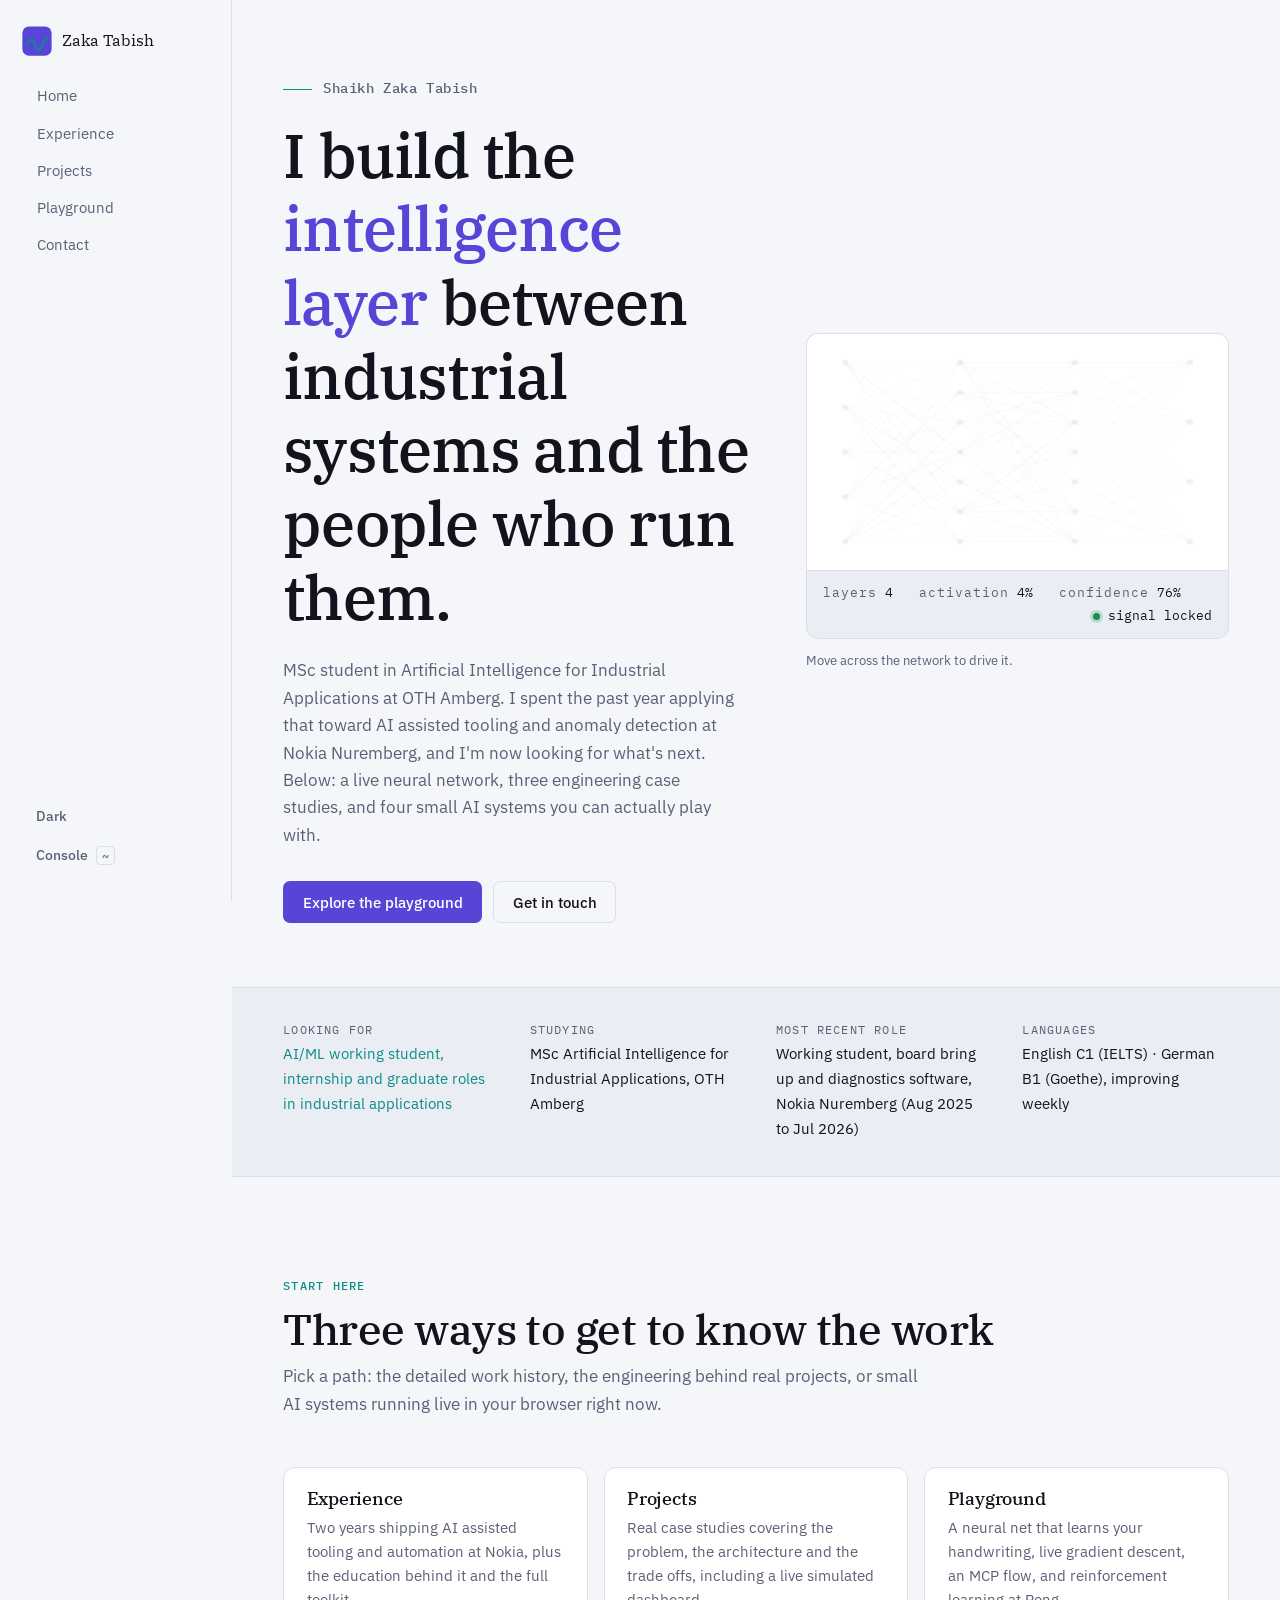
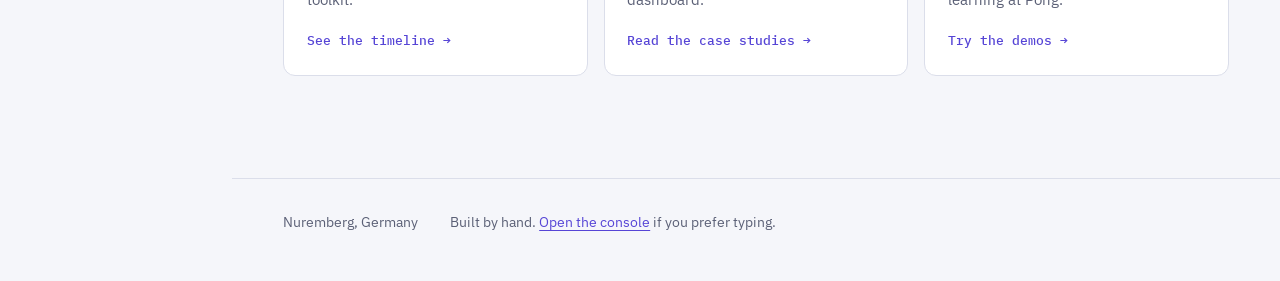
==== commit aa34b986: "Rebuild portfolio as multi-page site with live AI demos Split the single-page site into Home/Experie" ====
--- a/index.html
+++ b/index.html
@@ -3,39 +3,39 @@
 <head>
 <meta charset="utf-8">
 <meta name="viewport" content="width=device-width, initial-scale=1, viewport-fit=cover">
-<title>Shaikh Zaka Tabish — Diagnostics &amp; AI Engineering</title>
+<title>Shaikh Zaka Tabish · AI Engineering for Industrial Systems</title>
 
-<meta name="description" content="Shaikh Zaka Tabish builds diagnostics, monitoring and AI-assisted tooling for hardware and networks. Working student at Nokia Nuremberg, MSc Artificial Intelligence for Industrial Applications at OTH Amberg.">
+<meta name="description" content="Shaikh Zaka Tabish builds AI assisted tooling, anomaly detection and automation for industrial and hardware systems. MSc Artificial Intelligence for Industrial Applications at OTH Amberg; one year at Nokia Nuremberg, now looking for the next role. Includes live demos running in the browser: a neural network that learns to read handwriting, a reinforcement-learning agent that learns Pong, and how MCP connects AI models to real software.">
 <meta name="author" content="Shaikh Zaka Tabish">
-<meta name="theme-color" content="#F5F6F4" media="(prefers-color-scheme: light)">
-<meta name="theme-color" content="#101619" media="(prefers-color-scheme: dark)">
+<meta name="theme-color" content="#F5F6FA" media="(prefers-color-scheme: light)">
+<meta name="theme-color" content="#0A0C13" media="(prefers-color-scheme: dark)">
 <link rel="canonical" href="https://www.zakatabish.online/">
 
 <meta property="og:type" content="profile">
-<meta property="og:title" content="Shaikh Zaka Tabish — Diagnostics &amp; AI Engineering">
-<meta property="og:description" content="I build the software that tells hardware what is wrong with it. Diagnostics, network monitoring and AI-assisted tooling.">
+<meta property="og:title" content="Shaikh Zaka Tabish · AI Engineering for Industrial Systems">
+<meta property="og:description" content="MSc student in AI for Industrial Applications, building neural networks, MCP tooling and anomaly detection. See live demos running in the browser of how they actually work.">
 <meta property="og:url" content="https://www.zakatabish.online/">
 <meta name="twitter:card" content="summary_large_image">
 
 <link rel="preconnect" href="https://fonts.googleapis.com">
 <link rel="preconnect" href="https://fonts.gstatic.com" crossorigin>
-<link rel="preconnect" href="https://api.github.com">
 <link href="https://fonts.googleapis.com/css2?family=IBM+Plex+Mono:wght@400;500&family=IBM+Plex+Sans:wght@400;500;600&family=IBM+Plex+Serif:ital,wght@0,400;0,500;1,400&display=swap" rel="stylesheet">
 <link rel="stylesheet" href="assets/css/style.css">
-<link rel="icon" href="data:image/svg+xml,%3Csvg xmlns='http://www.w3.org/2000/svg' viewBox='0 0 32 32'%3E%3Crect width='32' height='32' rx='7' fill='%2317505C'/%3E%3Cpath d='M5 20 q4 -12 8 0 t8 0 t6 -6' fill='none' stroke='%23E0A542' stroke-width='2.4' stroke-linecap='round'/%3E%3C/svg%3E">
+<link rel="icon" href="data:image/svg+xml,%3Csvg xmlns='http://www.w3.org/2000/svg' viewBox='0 0 32 32'%3E%3Crect width='32' height='32' rx='7' fill='%235645D6'/%3E%3Cpath d='M5 20 q4 -12 8 0 t8 0 t6 -6' fill='none' stroke='%233FE0D0' stroke-width='2.4' stroke-linecap='round'/%3E%3C/svg%3E">
 
 <script type="application/ld+json">
 {
   "@context": "https://schema.org",
   "@type": "Person",
   "name": "Shaikh Zaka Tabish",
-  "jobTitle": "Working Student, Board Bring-up & Diagnostics Software",
+  "jobTitle": "MSc Student, Artificial Intelligence for Industrial Applications",
   "url": "https://www.zakatabish.online/",
   "sameAs": ["https://github.com/ProgrammerTabish", "https://www.linkedin.com/in/zakatabish"],
   "alumniOf": [
     {"@type": "CollegeOrUniversity", "name": "OTH Amberg-Weiden"},
     {"@type": "CollegeOrUniversity", "name": "Dr. Babasaheb Ambedkar Technological University"}
   ],
+  "knowsAbout": ["Machine Learning", "Neural Networks", "Reinforcement Learning", "Model Context Protocol", "Industrial AI Applications", "Anomaly Detection"],
   "knowsLanguage": ["English", "German"],
   "address": {"@type": "PostalAddress", "addressLocality": "Nuremberg", "addressCountry": "DE"}
 }
@@ -47,7 +47,7 @@
 
 <!-- ══ side rail ══ -->
 <header class="rail" id="rail">
-  <a class="rail__mark" href="#top" aria-label="Back to top">
+  <a class="rail__mark" href="index.html" aria-label="Home">
     <svg viewBox="0 0 40 40" aria-hidden="true" focusable="false">
       <rect x="0.5" y="0.5" width="39" height="39" rx="9"/>
       <path d="M7 25 q5 -14 10 0 t10 0 t7 -7"/>
@@ -55,13 +55,12 @@
     <span class="rail__name">Zaka Tabish</span>
   </a>
 
-  <nav class="rail__nav" aria-label="Sections">
-    <a href="#now">Now</a>
-    <a href="#work">Experience</a>
-    <a href="#projects">Projects</a>
-    <a href="#lab">Lab</a>
-    <a href="#skills">Skills</a>
-    <a href="#contact">Contact</a>
+  <nav class="rail__nav" aria-label="Pages">
+    <a href="index.html" aria-current="page">Home</a>
+    <a href="experience.html">Experience</a>
+    <a href="projects.html">Projects</a>
+    <a href="playground.html">Playground</a>
+    <a href="contact.html">Contact</a>
   </nav>
 
   <div class="rail__foot">
@@ -85,28 +84,29 @@
 <section class="hero" id="top">
   <div class="hero__copy">
     <p class="hero__id">Shaikh Zaka Tabish</p>
-    <h1 class="hero__line">I build the software that tells hardware what is wrong with it.</h1>
+    <h1 class="hero__line">I build the <em>intelligence layer</em> between industrial systems and the people who run them.</h1>
     <p class="hero__sub">
-      Diagnostics, board bring-up and network monitoring at Nokia Nuremberg, while finishing an
-      MSc in Artificial Intelligence for Industrial Applications at OTH Amberg. I like the part of
-      engineering where a vague symptom becomes a reproducible fault.
+      MSc student in Artificial Intelligence for Industrial Applications at OTH Amberg. I spent the
+      past year applying that toward AI assisted tooling and anomaly detection at Nokia Nuremberg,
+      and I'm now looking for what's next. Below: a live neural network, three engineering case
+      studies, and four small AI systems you can actually play with.
     </p>
     <div class="hero__actions">
-      <a class="btn btn--solid" href="#projects">See what I have built</a>
-      <a class="btn btn--outline" href="#contact">Get in touch</a>
+      <a class="btn btn--solid" href="playground.html">Explore the playground</a>
+      <a class="btn btn--outline" href="contact.html">Get in touch</a>
     </div>
   </div>
 
-  <figure class="scope" aria-labelledby="scopeCap">
-    <canvas id="scope" width="640" height="360" role="img"
-            aria-label="Animated oscilloscope trace that responds to pointer movement."></canvas>
-    <figcaption class="scope__readout" id="scopeCap">
-      <span class="rd"><b>ch1</b><data id="rdAmp">—</data></span>
-      <span class="rd"><b>freq</b><data id="rdFreq">—</data></span>
-      <span class="rd"><b>noise</b><data id="rdNoise">—</data></span>
+  <figure class="net" aria-labelledby="netCap">
+    <canvas id="heroNet" width="640" height="360" role="img"
+            aria-label="Animated neural network diagram that reacts to pointer movement."></canvas>
+    <figcaption class="net__readout" id="netCap">
+      <span class="rd"><b>layers</b><data id="rdLayers">…</data></span>
+      <span class="rd"><b>activation</b><data id="rdAct">…</data></span>
+      <span class="rd"><b>confidence</b><data id="rdConf">…</data></span>
       <span class="rd rd--state"><i class="led" data-state="boot"></i><data id="rdState">booting</data></span>
     </figcaption>
-    <p class="scope__hint">Move across the trace to drive it.</p>
+    <p class="net__hint">Move across the network to drive it.</p>
   </figure>
 </section>
 
@@ -114,256 +114,36 @@
 <section class="band" id="now" aria-labelledby="nowH">
   <h2 class="sr-only" id="nowH">Current status</h2>
   <dl class="status">
-    <div><dt>Role</dt><dd>Working student, board bring-up &amp; diagnostics software — Nokia, Nuremberg</dd></div>
+    <div><dt>Looking for</dt><dd class="is-target">AI/ML working student, internship and graduate roles in industrial applications</dd></div>
     <div><dt>Studying</dt><dd>MSc Artificial Intelligence for Industrial Applications, OTH Amberg</dd></div>
-    <div><dt>Based in</dt><dd>Nuremberg, Bavaria — open to roles across Germany and remote</dd></div>
+    <div><dt>Most recent role</dt><dd>Working student, board bring up and diagnostics software, Nokia Nuremberg (Aug 2025 to Jul 2026)</dd></div>
     <div><dt>Languages</dt><dd>English C1 (IELTS) · German B1 (Goethe), improving weekly</dd></div>
   </dl>
 </section>
 
-<!-- ══ experience ══ -->
-<section class="section" id="work" aria-labelledby="workH">
+<!-- ══ hub ══ -->
+<section class="section" id="hub" aria-labelledby="hubH">
   <div class="section__head">
-    <h2 id="workH">Experience</h2>
-    <p>Two years of shipping software that other engineers depend on to do their own work.</p>
+    <span class="section__eyebrow">Start here</span>
+    <h2 id="hubH">Three ways to get to know the work</h2>
+    <p>Pick a path: the detailed work history, the engineering behind real projects, or small AI systems running live in your browser right now.</p>
   </div>
 
-  <ol class="track">
-    <li class="track__item">
-      <div class="track__when">
-        <time datetime="2025-08">Aug 2025</time>
-        <span class="track__dash" aria-hidden="true"></span>
-        <time datetime="2026-09">Sep 2026</time>
-        <em>1 year</em>
-      </div>
-      <div class="track__what">
-        <h3>Working student — Board bring-up &amp; diagnostics software</h3>
-        <p class="track__org">Nokia · Nuremberg, Germany</p>
-        <ul>
-          <li>Refactored legacy Python diagnostics code into an object-oriented structure and brought it up to current internal standards.</li>
-          <li>Built a streamable HTTP <abbr title="Model Context Protocol">MCP</abbr> server on a gateway machine so that LLM tooling in Cursor can reach Jira and the diagnostics suite — running test pipelines against real hardware and investigating failures from a prompt.</li>
-          <li>Specified and implemented a lab network monitoring system from scratch: anomaly detection with email alerting for the diagnostics lab.</li>
-        </ul>
-      </div>
-    </li>
-
-    <li class="track__item">
-      <div class="track__when">
-        <time datetime="2024-03">Mar 2024</time>
-        <span class="track__dash" aria-hidden="true"></span>
-        <time datetime="2025-04">Apr 2025</time>
-        <em>1 year</em>
-      </div>
-      <div class="track__what">
-        <h3>Software developer</h3>
-        <p class="track__org">Integrated Computer Solutions · Aurangabad, India</p>
-        <ul>
-          <li>Wrote data-processing, automation and backend scripts, and handled data analysis and integration between systems.</li>
-          <li>Worked on cross-platform systems in an agile team, including regular code review.</li>
-        </ul>
-      </div>
-    </li>
-
-    <li class="track__item track__item--edu">
-      <div class="track__when">
-        <time datetime="2025">2025</time>
-        <span class="track__dash" aria-hidden="true"></span>
-        <span>present</span>
-      </div>
-      <div class="track__what">
-        <h3>MSc Artificial Intelligence for Industrial Applications</h3>
-        <p class="track__org">OTH Amberg-Weiden · Bavaria, Germany</p>
-      </div>
-    </li>
-
-    <li class="track__item track__item--edu">
-      <div class="track__when">
-        <time datetime="2020">2020</time>
-        <span class="track__dash" aria-hidden="true"></span>
-        <time datetime="2024">2024</time>
-      </div>
-      <div class="track__what">
-        <h3>BEng Computer Science &amp; Engineering</h3>
-        <p class="track__org">DBATU University, Lonere · Maharashtra, India</p>
-      </div>
-    </li>
-  </ol>
-</section>
-
-<!-- ══ projects ══ -->
-<section class="section" id="projects" aria-labelledby="projH">
-  <div class="section__head">
-    <h2 id="projH">Projects</h2>
-    <p>Three pieces of work I would happily walk you through, then everything public on my GitHub — pulled live, so this list is never out of date.</p>
-  </div>
-
-  <div class="feature">
-    <article class="feature__item">
-      <h3>An MCP server for hardware diagnostics</h3>
-      <p class="feature__meta">Nokia Nuremberg · Python, HTTP streaming, MCP, Jira API</p>
-      <p>A streamable HTTP MCP server running on a lab gateway that connects language models in Cursor to both Jira and the diagnostics software. An engineer can ask a question in plain language and the server runs the matching test pipeline on the physical board, reads back results and correlates them with existing tickets.</p>
-      <p class="feature__note">Internal work — code stays with Nokia, but I can talk through the architecture.</p>
-    </article>
-
-    <article class="feature__item">
-      <h3>Lab network monitoring &amp; anomaly alerting</h3>
-      <p class="feature__meta">Nokia Nuremberg · Python, network diagnostics, SMTP alerting</p>
-      <p>The diagnostics lab had no way of knowing a link had degraded until a test run failed hours later. I specified the requirements from scratch and built continuous monitoring with anomaly detection and email notification, so the failure announces itself instead of being discovered.</p>
-      <p class="feature__note">Internal work — architecture and approach available on request.</p>
-    </article>
-
-    <article class="feature__item feature__item--open">
-      <h3>City waste management with real-time GPS tracking</h3>
-      <p class="feature__meta">Bachelor thesis · IoT, GPS, OpenStreetMap, React Leaflet</p>
-      <p>An IoT application that tracks municipal waste collection vehicles in real time, giving the city administration a live map and citizens a way to see where a complaint stands. In evaluation it cut citizen complaint handling time by 17% and improved route efficiency by 25%.</p>
-      <p class="feature__stats">
-        <span><b>17%</b> faster complaint handling</span>
-        <span><b>25%</b> better route efficiency</span>
-      </p>
-      <p class="feature__links">
-        <a class="btn btn--outline btn--sm" href="https://github.com/ProgrammerTabish/FinalYearProject" rel="noopener">View the code</a>
-      </p>
-    </article>
-  </div>
-
-  <div class="repos" id="repos">
-    <div class="repos__bar">
-      <div class="repos__search">
-        <label class="sr-only" for="repoQ">Filter repositories</label>
-        <input id="repoQ" type="search" placeholder="Filter by name, language or topic" autocomplete="off">
-      </div>
-      <div class="repos__langs" id="repoLangs" role="group" aria-label="Filter by language"></div>
-      <p class="repos__count" id="repoCount" role="status" aria-live="polite">Loading repositories…</p>
-    </div>
-
-    <div class="repos__grid" id="repoGrid">
-      <div class="repo repo--skeleton" aria-hidden="true"></div>
-      <div class="repo repo--skeleton" aria-hidden="true"></div>
-      <div class="repo repo--skeleton" aria-hidden="true"></div>
-    </div>
-
-    <p class="repos__all">
-      <a class="btn btn--outline btn--sm" href="https://github.com/ProgrammerTabish" rel="noopener">All repositories on GitHub</a>
-    </p>
-  </div>
-</section>
-
-<!-- ══ lab ══ -->
-<section class="section section--lab" id="lab" aria-labelledby="labH">
-  <div class="section__head">
-    <h2 id="labH">The lab bench</h2>
-    <p>Locking onto an unknown signal is most of what diagnostics work feels like. Here is a small version of it. Match the ghost trace with the three controls — five rounds, and the clock is running.</p>
-  </div>
-
-  <div class="game" id="game">
-    <div class="game__screen">
-      <canvas id="gameCanvas" width="720" height="330" role="img"
-              aria-label="Two waveforms: a target trace to match and your adjustable trace."></canvas>
-      <div class="game__overlay" id="gameOverlay">
-        <p class="game__overlayTitle" id="gameOverlayTitle">Signal Lock</p>
-        <p class="game__overlayText" id="gameOverlayText">Five signals. Match each one before the trace drifts away.</p>
-        <button class="btn btn--solid" id="gameStart">Start</button>
-        <p class="game__best" id="gameBest"></p>
-      </div>
-    </div>
-
-    <div class="game__panel">
-      <div class="game__meters">
-        <div class="meter">
-          <span class="meter__label">Lock</span>
-          <div class="meter__bar"><i id="meterFill" style="width:0%"></i></div>
-          <data class="meter__val" id="meterVal">0%</data>
-        </div>
-        <div class="game__stats">
-          <span><b id="gameRound">1</b><small>round</small></span>
-          <span><b id="gameTime">0.0s</b><small>elapsed</small></span>
-          <span><b id="gameScore">0</b><small>score</small></span>
-        </div>
-      </div>
-
-      <div class="ctrls">
-        <div class="ctrl">
-          <label for="ctlAmp">Amplitude</label>
-          <input type="range" id="ctlAmp" min="10" max="100" value="55" step="1" disabled>
-          <data id="valAmp">55</data>
-        </div>
-        <div class="ctrl">
-          <label for="ctlFreq">Frequency</label>
-          <input type="range" id="ctlFreq" min="50" max="400" value="180" step="1" disabled>
-          <data id="valFreq">1.80</data>
-        </div>
-        <div class="ctrl">
-          <label for="ctlPhase">Phase</label>
-          <input type="range" id="ctlPhase" min="0" max="628" value="0" step="1" disabled>
-          <data id="valPhase">0.00</data>
-        </div>
-      </div>
-
-      <p class="game__hint" id="gameHint">Press start, then drag the sliders until the lock meter fills.</p>
-    </div>
-  </div>
-</section>
-
-<!-- ══ skills ══ -->
-<section class="section" id="skills" aria-labelledby="skillsH">
-  <div class="section__head">
-    <h2 id="skillsH">What I work with</h2>
-    <p>Listed by how I actually use them, not by how impressive the logo looks.</p>
-  </div>
-
-  <div class="kit">
-    <section class="kit__group">
-      <h3>Languages</h3>
-      <ul><li>Python</li><li>JavaScript</li><li>C++</li><li>C#</li></ul>
-    </section>
-    <section class="kit__group">
-      <h3>Systems &amp; protocols</h3>
-      <ul><li>REST APIs</li><li>HTTP</li><li>WebSockets</li><li>MCP</li><li>Network diagnostics</li><li>Monitoring &amp; alerting</li></ul>
-    </section>
-    <section class="kit__group">
-      <h3>Data &amp; geo</h3>
-      <ul><li>Data analysis</li><li>Automation</li><li>GPS &amp; geodata</li><li>OpenStreetMap</li><li>React Leaflet</li></ul>
-    </section>
-    <section class="kit__group">
-      <h3>How I work</h3>
-      <ul><li>Agile</li><li>Jira</li><li>Confluence</li><li>Git · GitLab · GitHub</li><li>Jenkins</li><li>Cursor &amp; Copilot</li></ul>
-    </section>
-  </div>
-
-  <div class="strengths">
-    <h3>Beyond the tooling</h3>
-    <ul>
-      <li><b>Problem solving.</b> I am comfortable sitting with a fault until it is reproducible.</li>
-      <li><b>Critical thinking.</b> I would rather question the assumption than patch the symptom.</li>
-      <li><b>Adaptability.</b> Agile teams, changing hardware, unfamiliar codebases.</li>
-      <li><b>Work ethic.</b> Studying full time and working alongside it has needed one.</li>
-    </ul>
-  </div>
-</section>
-
-<!-- ══ contact ══ -->
-<section class="section section--contact" id="contact" aria-labelledby="contactH">
-  <div class="section__head">
-    <h2 id="contactH">Get in touch</h2>
-    <p>I am open to working student roles, internships and graduate positions in diagnostics, backend, or applied AI. The fastest way to reach me is email.</p>
-  </div>
-
-  <div class="contact">
-    <a class="contact__card" id="mailLink" href="#" data-u="zakatabish" data-d="gmail.com">
-      <span class="contact__label">Email</span>
-      <span class="contact__val" id="mailText">click to reveal</span>
+  <div class="hub">
+    <a class="hub__card" href="experience.html">
+      <h3>Experience</h3>
+      <p>Two years shipping AI assisted tooling and automation at Nokia, plus the education behind it and the full toolkit.</p>
+      <span>See the timeline →</span>
     </a>
-    <a class="contact__card" href="https://github.com/ProgrammerTabish" rel="noopener">
-      <span class="contact__label">GitHub</span>
-      <span class="contact__val">ProgrammerTabish</span>
+    <a class="hub__card" href="projects.html">
+      <h3>Projects</h3>
+      <p>Real case studies covering the problem, the architecture and the trade offs, including a live simulated dashboard.</p>
+      <span>Read the case studies →</span>
     </a>
-    <a class="contact__card" href="https://www.linkedin.com/in/zakatabish" rel="noopener">
-      <span class="contact__label">LinkedIn</span>
-      <span class="contact__val">in/zakatabish</span>
-    </a>
-    <a class="contact__card" href="assets/cv-shaikh-zaka-tabish.pdf" download>
-      <span class="contact__label">CV</span>
-      <span class="contact__val">Download PDF</span>
+    <a class="hub__card" href="playground.html">
+      <h3>Playground</h3>
+      <p>A neural net that learns your handwriting, live gradient descent, an MCP flow, and reinforcement learning at Pong.</p>
+      <span>Try the demos →</span>
     </a>
   </div>
 </section>
@@ -378,7 +158,7 @@
 <div class="console" id="console" hidden>
   <div class="console__sheet" role="dialog" aria-modal="true" aria-label="Terminal">
     <div class="console__head">
-      <span class="console__title">diag — zakatabish</span>
+      <span class="console__title">diag · zakatabish</span>
       <button class="console__close" id="consoleClose" aria-label="Close terminal">×</button>
     </div>
     <div class="console__out" id="consoleOut" tabindex="0" aria-live="polite"></div>
--- a/assets/css/style.css
+++ b/assets/css/style.css
@@ -1,20 +1,20 @@
 /* =========================================================
    Shaikh Zaka Tabish — portfolio
-   Palette: cool paper, graphite ink, petrol, ochre signal
+   Palette: deep graphite "AI lab", electric indigo + signal cyan
    Type: IBM Plex superfamily (serif display / sans UI / mono data)
    ========================================================= */
 
 :root {
-  --paper:      #F5F6F4;
-  --paper-2:    #EDEFEC;
-  --ink:        #14181D;
-  --mute:       #5C6560;
-  --rule:       #D6DAD5;
-  --petrol:     #17505C;
-  --petrol-lo:  #E3EBEC;
-  --ochre:      #A9700B;
-  --ochre-lo:   #F4EBD8;
-  --verd:       #3F6B4A;
+  --paper:      #F5F6FA;
+  --paper-2:    #EBEDF5;
+  --ink:        #12131C;
+  --mute:       #5B6076;
+  --rule:       #DBDEEA;
+  --accent:     #5645D6;
+  --accent-lo:  #ECE9FC;
+  --accent2:    #0C8C86;
+  --accent2-lo: #E1F5F2;
+  --ok:         #17944B;
   --card:       #FFFFFF;
   --shadow:     0 1px 0 var(--rule);
 
@@ -30,17 +30,17 @@
 }
 
 [data-theme="dark"] {
-  --paper:      #101619;
-  --paper-2:    #151D21;
-  --ink:        #E7EBE7;
-  --mute:       #94A099;
-  --rule:       #26333A;
-  --petrol:     #79BECB;
-  --petrol-lo:  #142A31;
-  --ochre:      #E0A542;
-  --ochre-lo:   #2A2214;
-  --verd:       #7FB58D;
-  --card:       #151D21;
+  --paper:      #0A0C13;
+  --paper-2:    #10131D;
+  --ink:        #E7E9F5;
+  --mute:       #8991AC;
+  --rule:       #212537;
+  --accent:     #8B7DFF;
+  --accent-lo:  #191531;
+  --accent2:    #3FE0D0;
+  --accent2-lo: #0E211F;
+  --ok:         #4ADE93;
+  --card:       #12151F;
   --shadow:     0 1px 0 var(--rule);
 }
 
@@ -74,7 +74,7 @@
 img, canvas, svg { max-width: 100%; }
 
 :focus-visible {
-  outline: 2px solid var(--petrol);
+  outline: 2px solid var(--accent);
   outline-offset: 3px;
   border-radius: 3px;
 }
@@ -93,6 +93,13 @@
   transition: transform var(--t);
 }
 .skip:focus { transform: none; }
+
+/* faint neural-grid backdrop utility */
+.gridbg {
+  background-image:
+    radial-gradient(circle at 1px 1px, color-mix(in srgb, var(--accent) 22%, transparent) 1px, transparent 0);
+  background-size: 26px 26px;
+}
 
 /* ── buttons ─────────────────────────────────────────── */
 .btn {
@@ -106,13 +113,13 @@
   background: none; color: inherit;
   transition: background var(--t), color var(--t), border-color var(--t);
 }
-.btn--solid { background: var(--petrol); color: var(--paper); }
-[data-theme="dark"] .btn--solid { color: #0C1214; }
+.btn--solid { background: var(--accent); color: #fff; }
+[data-theme="dark"] .btn--solid { color: #0A0C13; }
 .btn--solid:hover { background: var(--ink); color: var(--paper); }
-[data-theme="dark"] .btn--solid:hover { background: var(--ochre); color: #0C1214; }
+[data-theme="dark"] .btn--solid:hover { background: var(--accent2); color: #0A0C13; }
 
 .btn--outline { border-color: var(--rule); }
-.btn--outline:hover { border-color: var(--petrol); color: var(--petrol); }
+.btn--outline:hover { border-color: var(--accent); color: var(--accent); }
 
 .btn--ghost { color: var(--mute); padding: .5rem .6rem; }
 .btn--ghost:hover { color: var(--ink); }
@@ -127,7 +134,7 @@
 
 .linkbtn {
   font: inherit; background: none; border: 0; padding: 0; cursor: pointer;
-  color: var(--petrol);
+  color: var(--accent);
   text-decoration: underline; text-underline-offset: 3px;
   text-decoration-thickness: 1px;
 }
@@ -144,8 +151,8 @@
 
 .rail__mark { display: flex; align-items: center; gap: .6rem; text-decoration: none; }
 .rail__mark svg { width: 30px; height: 30px; flex: none; }
-.rail__mark svg rect { fill: var(--petrol); stroke: none; }
-.rail__mark svg path { fill: none; stroke: var(--ochre); stroke-width: 2.6; stroke-linecap: round; }
+.rail__mark svg rect { fill: var(--accent); stroke: none; }
+.rail__mark svg path { fill: none; stroke: var(--accent2); stroke-width: 2.6; stroke-linecap: round; }
 .rail__name { font-family: var(--f-serif); font-size: 1.02rem; }
 
 .rail__nav { display: flex; flex-direction: column; gap: .1rem; margin-top: -.6rem; }
@@ -156,7 +163,7 @@
   transition: color var(--t), border-color var(--t);
 }
 .rail__nav a:hover { color: var(--ink); }
-.rail__nav a[aria-current="true"] { color: var(--ink); border-left-color: var(--ochre); }
+.rail__nav a[aria-current="true"] { color: var(--ink); border-left-color: var(--accent2); }
 
 .rail__foot { margin-top: auto; display: flex; flex-direction: column; align-items: flex-start; gap: .2rem; }
 
@@ -175,6 +182,10 @@
 .section__head { max-width: 46rem; margin-bottom: clamp(2rem, 4vw, 3rem); }
 .section__head h2 { font-size: clamp(1.9rem, 3.6vw, 2.7rem); margin-bottom: .5rem; }
 .section__head p { color: var(--mute); max-width: 40rem; margin: 0; }
+.section__eyebrow {
+  display: block; font: 500 .78rem/1 var(--f-mono); letter-spacing: .1em;
+  text-transform: uppercase; color: var(--accent2); margin-bottom: .8rem;
+}
 
 /* ── hero ────────────────────────────────────────────── */
 .hero {
@@ -193,24 +204,25 @@
 }
 .hero__id::before {
   content: ""; display: inline-block;
-  width: 1.8rem; height: 1px; background: var(--ochre);
+  width: 1.8rem; height: 1px; background: var(--accent2);
   vertical-align: middle; margin-right: .7rem;
 }
 
 .hero__line {
   font-size: clamp(2.15rem, 5.6vw, 3.9rem);
-  max-width: 16ch;
+  max-width: 18ch;
   margin-bottom: 1.5rem;
   text-wrap: balance;
 }
-
-.hero__sub { color: var(--mute); max-width: 44ch; font-size: 1.06rem; }
+.hero__line em { font-style: normal; color: var(--accent); }
+
+.hero__sub { color: var(--mute); max-width: 46ch; font-size: 1.06rem; }
 
 .hero__actions { display: flex; flex-wrap: wrap; gap: .7rem; margin-top: 2rem; }
 
-/* oscilloscope */
-.scope { margin: 0; }
-.scope canvas {
+/* hero neural net visual */
+.net { margin: 0; }
+.net canvas {
   display: block; width: 100%; height: auto;
   background: var(--card);
   border: 1px solid var(--rule);
@@ -218,7 +230,7 @@
   border-bottom: 0;
   touch-action: pan-y;
 }
-.scope__readout {
+.net__readout {
   display: flex; flex-wrap: wrap; gap: .1rem 1.6rem;
   padding: .7rem 1rem;
   border: 1px solid var(--rule);
@@ -236,11 +248,11 @@
   background: var(--mute); display: inline-block;
   align-self: center;
 }
-.led[data-state="boot"]  { background: var(--ochre); animation: blink 1s steps(1) infinite; }
-.led[data-state="lock"]  { background: var(--verd); box-shadow: 0 0 0 3px color-mix(in srgb, var(--verd) 22%, transparent); }
+.led[data-state="boot"]  { background: var(--accent2); animation: blink 1s steps(1) infinite; }
+.led[data-state="lock"]  { background: var(--ok); box-shadow: 0 0 0 3px color-mix(in srgb, var(--ok) 22%, transparent); }
 @keyframes blink { 50% { opacity: .25; } }
 
-.scope__hint { font-size: .82rem; color: var(--mute); margin: .7rem 0 0; }
+.net__hint { font-size: .82rem; color: var(--mute); margin: .7rem 0 0; }
 
 /* ── status band ─────────────────────────────────────── */
 .band {
@@ -261,6 +273,7 @@
   margin-bottom: .35rem;
 }
 .status dd { margin: 0; font-size: .96rem; }
+.status dd.is-target { color: var(--accent2); }
 
 /* ── experience track ────────────────────────────────── */
 .track { list-style: none; margin: 0; padding: 0; }
@@ -279,13 +292,13 @@
   color: var(--mute);
 }
 .track__dash { width: 1.1rem; height: 1px; background: var(--rule); }
-.track__when em { font-style: normal; color: var(--ochre); flex-basis: 100%; }
+.track__when em { font-style: normal; color: var(--accent2); flex-basis: 100%; }
 
 .track__what h3 { font-size: 1.28rem; margin-bottom: .25rem; }
-.track__org { color: var(--petrol); font-size: .92rem; margin-bottom: .9rem; }
+.track__org { color: var(--accent); font-size: .92rem; margin-bottom: .9rem; }
 .track__what ul { margin: 0; padding-left: 1.1rem; color: var(--mute); }
 .track__what li { margin-bottom: .5rem; max-width: 62ch; }
-.track__what li::marker { color: var(--ochre); }
+.track__what li::marker { color: var(--accent2); }
 .track__what abbr { text-decoration: none; border-bottom: 1px dotted currentColor; cursor: help; }
 
 .track__item--edu .track__what ul { display: none; }
@@ -301,160 +314,248 @@
   padding: clamp(1.3rem, 3vw, 1.9rem);
 }
 .feature__item h3 { font-size: 1.3rem; margin-bottom: .4rem; }
-.feature__meta { font: 400 .8rem/1.5 var(--f-mono); color: var(--petrol); margin-bottom: 1rem; }
+.feature__meta { font: 400 .8rem/1.5 var(--f-mono); color: var(--accent); margin-bottom: 1rem; }
 .feature__item p { color: var(--mute); max-width: 62ch; }
 .feature__note { font-size: .87rem; color: var(--mute); font-style: italic; margin-bottom: 0; }
 
-.feature__item--open { border-left: 3px solid var(--ochre); }
+.feature__item--open { border-left: 3px solid var(--accent2); }
 
 .feature__stats { display: flex; flex-wrap: wrap; gap: 1.6rem; margin-bottom: 1rem; }
 .feature__stats span { font-size: .87rem; color: var(--mute); }
 .feature__stats b { display: block; font: 500 1.5rem/1.2 var(--f-serif); color: var(--ink); }
 .feature__links { margin: 0; }
 
-/* ── repos ───────────────────────────────────────────── */
-.repos__bar {
-  display: flex; flex-wrap: wrap; align-items: center; gap: .7rem;
-  padding-bottom: 1.2rem; margin-bottom: 1.4rem;
+/* ── waste-management live dashboard ─────────────────── */
+.dash {
+  margin-top: 1.4rem;
+  background: var(--card); border: 1px solid var(--rule); border-radius: 14px;
+  overflow: hidden;
+}
+.dash__bar {
+  display: flex; flex-wrap: wrap; align-items: center; gap: .6rem 1rem;
+  padding: 1rem 1.3rem;
   border-bottom: 1px solid var(--rule);
 }
-.repos__search { flex: 1 1 15rem; }
-.repos__search input {
-  width: 100%; font: 400 .95rem/1 var(--f-sans);
-  padding: .68rem .9rem;
-  background: var(--card); color: var(--ink);
-  border: 1px solid var(--rule); border-radius: 7px;
-}
-.repos__search input::placeholder { color: var(--mute); }
-
-.repos__langs { display: flex; flex-wrap: wrap; gap: .35rem; }
-.chip {
-  font: 400 .8rem/1 var(--f-mono);
-  padding: .45rem .65rem; border-radius: 20px;
-  border: 1px solid var(--rule); background: var(--card);
-  color: var(--mute); cursor: pointer;
+.dash__title { font: 500 .8rem/1 var(--f-mono); text-transform: uppercase; letter-spacing: .08em; color: var(--mute); }
+.dash__title b { color: var(--ink); text-transform: none; letter-spacing: 0; font-family: var(--f-serif); font-size: 1.05rem; }
+.dash__live { display: inline-flex; align-items: center; gap: .4rem; font: 400 .76rem/1 var(--f-mono); color: var(--ok); margin-left: auto; }
+.dash__live i { width: 6px; height: 6px; border-radius: 50%; background: var(--ok); animation: blink 1.4s steps(1) infinite; }
+.dash__note { flex-basis: 100%; font-size: .78rem; color: var(--mute); margin: 0; }
+
+.dash__body {
+  display: grid; grid-template-columns: 1fr; gap: 0;
+}
+.dash__map { position: relative; height: 340px; background: var(--paper-2); }
+.dash__map .leaflet-container { height: 100%; width: 100%; background: var(--paper-2); font-family: var(--f-sans); }
+[data-theme="dark"] .dash__map .leaflet-tile { filter: invert(1) hue-rotate(180deg) brightness(.92) contrast(.92) saturate(.85); }
+.dash__van {
+  display: flex; align-items: center; justify-content: center;
+  width: 26px; height: 26px; border-radius: 50%;
+  background: var(--accent); color: #fff; border: 2px solid var(--card);
+  box-shadow: 0 2px 8px rgba(0,0,0,.25);
+  font-size: 13px;
+}
+.dash__bin {
+  width: 12px; height: 12px; border-radius: 50%;
+  border: 2px solid var(--card); box-shadow: 0 1px 4px rgba(0,0,0,.2);
+}
+
+.dash__side { padding: 1.1rem 1.3rem; border-top: 1px solid var(--rule); }
+.dash__stats { display: grid; grid-template-columns: repeat(2, 1fr); gap: .8rem; margin-bottom: 1rem; }
+.dash__stat { background: var(--paper-2); border: 1px solid var(--rule); border-radius: 9px; padding: .7rem .8rem; }
+.dash__stat b { display: block; font: 500 1.35rem/1.2 var(--f-serif); }
+.dash__stat span { font: 400 .72rem/1.5 var(--f-mono); color: var(--mute); text-transform: uppercase; letter-spacing: .05em; }
+.dash__chart { height: 150px; margin-bottom: 1rem; }
+.dash__log { list-style: none; margin: 0; padding: 0; max-height: 130px; overflow-y: auto; display: flex; flex-direction: column; gap: .4rem; }
+.dash__log li { font: 400 .78rem/1.5 var(--f-mono); color: var(--mute); border-left: 2px solid var(--rule); padding-left: .6rem; }
+.dash__log li b { color: var(--ink); font-weight: 500; }
+.dash__log li.is-alert { border-left-color: var(--accent2); color: var(--ink); }
+
+.projects__more { margin: 1.6rem 0 0; }
+
+/* ── home hub ────────────────────────────────────────── */
+.hub { display: grid; gap: 1rem; grid-template-columns: 1fr; }
+.hub__card {
+  display: block; background: var(--card); border: 1px solid var(--rule); border-radius: 12px;
+  padding: 1.3rem 1.4rem; text-decoration: none;
+  transition: border-color var(--t), transform var(--t);
+}
+.hub__card:hover { border-color: var(--accent); }
+@media (hover: hover) and (prefers-reduced-motion: no-preference) {
+  .hub__card:hover { transform: translateY(-2px); }
+}
+.hub__card h3 { font-size: 1.15rem; margin-bottom: .4rem; }
+.hub__card p { color: var(--mute); margin: 0 0 .9rem; font-size: .92rem; max-width: 34ch; }
+.hub__card span { font: 500 .82rem/1 var(--f-mono); color: var(--accent); }
+
+/* ── project case studies ────────────────────────────── */
+.case { margin-top: 1.3rem; display: grid; gap: 1.1rem; grid-template-columns: 1fr; }
+.case__label {
+  display: block; font: 500 .72rem/1 var(--f-mono); letter-spacing: .09em;
+  text-transform: uppercase; color: var(--accent); margin-bottom: .4rem;
+}
+.case__block p { color: var(--mute); max-width: 68ch; margin: 0; }
+.case__block ul { margin: .3rem 0 0; padding-left: 1.1rem; color: var(--mute); }
+.case__block li { margin-bottom: .35rem; max-width: 64ch; }
+.case__block li::marker { color: var(--accent2); }
+
+.flow {
+  display: flex; flex-wrap: wrap; align-items: center; gap: .5rem;
+  padding: 1.1rem; margin: .3rem 0 1rem;
+  background: var(--paper-2); border: 1px solid var(--rule); border-radius: 12px;
+}
+.flow__node {
+  flex: 1 1 8rem; min-width: 8rem;
+  background: var(--card); border: 1px solid var(--rule); border-radius: 9px;
+  padding: .65rem .8rem; text-align: center;
+}
+.flow__node b { display: block; font: 600 .84rem/1.3 var(--f-sans); color: var(--ink); }
+.flow__node span { display: block; font: 400 .72rem/1.4 var(--f-mono); color: var(--mute); margin-top: .15rem; }
+.flow__group { display: flex; flex-direction: column; gap: .4rem; flex: 1 1 8rem; }
+.flow__arrow { flex: none; color: var(--mute); font-size: 1.05rem; }
+
+/* ── playground ──────────────────────────────────────── */
+.section--playground { background: var(--paper-2); border-block: 1px solid var(--rule); max-width: none; }
+.section--playground > * { max-width: var(--maxw); }
+
+.demos { display: grid; gap: 1.6rem; grid-template-columns: 1fr; }
+
+.demo {
+  background: var(--card); border: 1px solid var(--rule); border-radius: 14px;
+  padding: clamp(1.2rem, 3vw, 1.8rem);
+}
+.demo__head { margin-bottom: 1.2rem; }
+.demo__tag {
+  display: inline-block; font: 500 .72rem/1 var(--f-mono); letter-spacing: .08em;
+  text-transform: uppercase; color: var(--accent2);
+  padding: .3rem .55rem; border: 1px solid var(--accent2); border-radius: 5px;
+  margin-bottom: .7rem;
+}
+.demo__head h3 { font-size: 1.4rem; margin-bottom: .4rem; }
+.demo__head p { color: var(--mute); max-width: 58ch; margin: 0; }
+
+.demo__quote {
+  margin: 1.2rem 0 0; padding: .9rem 1.1rem;
+  border-left: 3px solid var(--accent);
+  background: var(--accent-lo);
+  border-radius: 0 8px 8px 0;
+  font: 500 italic 1rem/1.5 var(--f-serif);
+  color: var(--ink);
+}
+.demo__quote cite { display: block; margin-top: .4rem; font: 400 normal .78rem/1 var(--f-mono); color: var(--mute); font-style: normal; }
+
+.demo__stage { display: grid; gap: 1.2rem; grid-template-columns: 1fr; align-items: start; }
+
+/* digit recogniser */
+.digitpad { display: flex; flex-direction: column; gap: 1.2rem; }
+.digitpad__canvas-wrap { position: relative; flex: none; display: flex; flex-direction: column; gap: .6rem; }
+.digitpad__result { flex: 1; min-width: 0; display: flex; flex-direction: column; gap: .8rem; }
+#digitCanvas {
+  display: block; width: 100%; aspect-ratio: 1; max-width: 260px;
+  background: #000; border: 1px solid var(--rule); border-radius: 10px;
+  cursor: crosshair; touch-action: none;
+}
+[data-theme="light"] #digitCanvas, :root:not([data-theme="dark"]) #digitCanvas { background: #0A0C13; }
+.digitpad__acts { display: flex; gap: .5rem; }
+.digitpad__status { font: 400 .8rem/1.5 var(--f-mono); color: var(--mute); min-height: 2.4em; }
+.digitpad__status b { color: var(--ink); }
+
+.digitbars { display: flex; flex-direction: column; gap: .3rem; }
+.digitbar { display: grid; grid-template-columns: 1.2rem 1fr 3rem; align-items: center; gap: .5rem; }
+.digitbar__label { font: 500 .82rem/1 var(--f-mono); text-align: center; }
+.digitbar__track { height: 9px; background: var(--paper-2); border-radius: 5px; overflow: hidden; }
+.digitbar__fill { display: block; height: 100%; background: var(--rule); transition: width 180ms ease, background var(--t); width: 0%; }
+.digitbar.is-top .digitbar__fill { background: var(--accent2); }
+.digitbar.is-top .digitbar__label { color: var(--accent2); }
+.digitbar__val { font: 400 .74rem/1 var(--f-mono); color: var(--mute); text-align: right; }
+
+.netviz { display: flex; align-items: center; gap: .6rem; padding: .4rem 0; }
+.netviz__thumbwrap { display: flex; flex-direction: column; align-items: center; gap: .35rem; flex: none; }
+.netviz__thumbwrap canvas {
+  width: 40px; height: 40px; image-rendering: pixelated;
+  border: 1px solid var(--rule); border-radius: 4px; background: #05070C;
+}
+.netviz__arrow { color: var(--mute); flex: none; font-size: 1rem; }
+.netviz__label { font: 400 .68rem/1 var(--f-mono); color: var(--mute); }
+#digitNetCanvas {
+  flex: 1; min-width: 0; width: 100%; height: 168px;
+  background: var(--paper-2); border: 1px solid var(--rule); border-radius: 8px;
+}
+
+.netctrl { display: flex; flex-direction: column; gap: .5rem; }
+.netctrl__row { display: flex; align-items: center; gap: .5rem; font: 400 .78rem/1 var(--f-mono); color: var(--mute); }
+.netctrl__row span { flex: 1; }
+.netctrl__row b { min-width: 1.7rem; text-align: center; color: var(--ink); font-weight: 500; }
+.netctrl__btn {
+  width: 22px; height: 22px; border-radius: 5px; padding: 0;
+  border: 1px solid var(--rule); background: var(--card); color: var(--ink);
+  cursor: pointer; font: 500 .95rem/1 var(--f-mono);
+  display: flex; align-items: center; justify-content: center;
+  transition: border-color var(--t), color var(--t);
+}
+.netctrl__btn:hover { border-color: var(--accent); color: var(--accent); }
+.netctrl__btn:disabled { opacity: .4; cursor: default; }
+
+.trainbar { display: flex; align-items: center; gap: .8rem; margin-top: .6rem; }
+.trainbar__track { flex: 1; height: 8px; background: var(--paper-2); border-radius: 4px; overflow: hidden; }
+.trainbar__fill { display: block; height: 100%; width: 0%; background: var(--accent); transition: width 160ms linear; }
+.trainbar__val { font: 400 .78rem/1 var(--f-mono); color: var(--mute); min-width: 6.5rem; text-align: right; }
+
+/* decision-boundary playground */
+.dbplay { display: grid; gap: 1rem; grid-template-columns: 1fr; }
+#dbCanvas { display: block; width: 100%; aspect-ratio: 1; background: var(--paper-2); border: 1px solid var(--rule); border-radius: 10px; cursor: crosshair; }
+.dbplay__side { display: flex; flex-direction: column; gap: .9rem; }
+.dbplay__row { display: flex; flex-wrap: wrap; gap: .5rem; }
+.dbplay__stat { font: 400 .82rem/1.6 var(--f-mono); color: var(--mute); }
+.dbplay__stat b { color: var(--ink); }
+.dbplay__legend { display: flex; gap: 1rem; font: 400 .78rem/1 var(--f-mono); color: var(--mute); }
+.dbplay__legend span { display: inline-flex; align-items: center; gap: .35rem; }
+.dbplay__legend i { width: 9px; height: 9px; border-radius: 50%; display: inline-block; }
+
+/* MCP explainer */
+.mcpviz { display: grid; gap: 1.4rem; grid-template-columns: 1fr; }
+.mcpviz__stage { position: relative; min-height: 300px; border: 1px solid var(--rule); border-radius: 10px; background: var(--paper-2); overflow: hidden; }
+.mcpnode {
+  position: absolute; display: flex; flex-direction: column; align-items: center; justify-content: center;
+  text-align: center; gap: .2rem;
+  width: 108px; padding: .6rem .5rem;
+  background: var(--card); border: 1px solid var(--rule); border-radius: 10px;
+  font: 400 .72rem/1.35 var(--f-mono); color: var(--mute);
+  transition: border-color 200ms, box-shadow 200ms, transform 200ms;
+}
+.mcpnode b { font-family: var(--f-sans); font-size: .82rem; color: var(--ink); font-weight: 600; }
+.mcpnode.is-active { border-color: var(--accent2); box-shadow: 0 0 0 3px var(--accent2-lo); transform: translateY(-2px); }
+.mcpedge { position: absolute; height: 2px; background: var(--rule); transform-origin: left center; }
+.mcpedge.is-active { background: var(--accent2); }
+.mcppacket {
+  position: absolute; width: 8px; height: 8px; border-radius: 50%; background: var(--accent2);
+  box-shadow: 0 0 8px color-mix(in srgb, var(--accent2) 80%, transparent);
+  opacity: 0; top: 0; left: 0;
+}
+.mcpviz__log { list-style: none; margin: 0; padding: 0; display: flex; flex-direction: column; gap: .4rem; font: 400 .82rem/1.5 var(--f-mono); }
+.mcpviz__log li { padding-left: .7rem; border-left: 2px solid var(--rule); color: var(--mute); }
+.mcpviz__log li.is-now { border-left-color: var(--accent2); color: var(--ink); }
+.mcpviz__ctrl { display: flex; gap: .5rem; align-items: center; }
+
+/* RL pong */
+.pong { display: grid; gap: 1.2rem; grid-template-columns: 1fr; }
+#pongCanvas { display: block; width: 100%; aspect-ratio: 5/3; background: #05070C; border: 1px solid var(--rule); border-radius: 10px; }
+.pong__side { display: flex; flex-direction: column; gap: 1rem; }
+.pong__stages { display: flex; flex-wrap: wrap; gap: .4rem; }
+.stagebtn {
+  font: 400 .78rem/1 var(--f-mono); padding: .5rem .7rem; border-radius: 20px;
+  border: 1px solid var(--rule); background: var(--card); color: var(--mute); cursor: pointer;
   transition: border-color var(--t), color var(--t), background var(--t);
 }
-.chip:hover { color: var(--ink); border-color: var(--petrol); }
-.chip[aria-pressed="true"] { background: var(--petrol-lo); border-color: var(--petrol); color: var(--petrol); }
-
-.repos__count { font: 400 .8rem/1 var(--f-mono); color: var(--mute); margin: 0; flex-basis: 100%; }
-
-.repos__grid { display: grid; gap: 1rem; grid-template-columns: 1fr; }
-
-.repo {
-  display: flex; flex-direction: column;
-  background: var(--card);
-  border: 1px solid var(--rule);
-  border-radius: 11px;
-  padding: 1.2rem;
-  transition: border-color var(--t), transform var(--t);
-}
-.repo:hover { border-color: var(--petrol); }
-@media (hover: hover) and (prefers-reduced-motion: no-preference) {
-  .repo:hover { transform: translateY(-2px); }
-}
-
-.repo--skeleton { min-height: 11rem; background: var(--paper-2); border-style: dashed; }
-
-.repo__name { font-family: var(--f-serif); font-size: 1.1rem; margin: 0 0 .4rem; }
-.repo__name a { text-decoration: none; }
-.repo__name a:hover { color: var(--petrol); }
-
-.repo__desc { font-size: .92rem; color: var(--mute); margin: 0 0 .9rem; }
-
-.repo__topics { display: flex; flex-wrap: wrap; gap: .3rem; margin: 0 0 .9rem; padding: 0; list-style: none; }
-.repo__topics li {
-  font: 400 .72rem/1 var(--f-mono);
-  padding: .3rem .5rem; border-radius: 4px;
-  background: var(--ochre-lo); color: var(--ochre);
-}
-
-.repo__meta {
-  display: flex; flex-wrap: wrap; gap: .1rem 1.1rem;
-  font: 400 .76rem/1.7 var(--f-mono); color: var(--mute);
-  margin: auto 0 .9rem;
-}
-.repo__dot { display: inline-block; width: 8px; height: 8px; border-radius: 50%; background: var(--petrol); margin-right: .4rem; vertical-align: -1px; }
-
-.repo__acts { display: flex; flex-wrap: wrap; gap: .4rem; }
-
-.repos__all { margin: 1.6rem 0 0; }
-
-.repos__err {
-  border: 1px dashed var(--rule); border-radius: 11px;
-  padding: 1.4rem; color: var(--mute); font-size: .93rem;
-  grid-column: 1 / -1;
-}
-
-/* ── lab / game ──────────────────────────────────────── */
-.section--lab { background: var(--paper-2); border-block: 1px solid var(--rule); max-width: none; }
-.section--lab > * { max-width: var(--maxw); }
-
-.game { display: grid; gap: 1.2rem; grid-template-columns: 1fr; max-width: var(--maxw); }
-
-.game__screen { position: relative; }
-.game__screen canvas {
-  display: block; width: 100%; height: auto;
-  background: var(--card);
-  border: 1px solid var(--rule); border-radius: 12px;
-}
-
-.game__overlay {
-  position: absolute; inset: 0;
-  display: flex; flex-direction: column; align-items: center; justify-content: center;
-  gap: .5rem; text-align: center; padding: 1.5rem;
-  background: var(--card);
-  background: color-mix(in srgb, var(--card) 88%, transparent);
-  border-radius: 12px;
-}
-.game__overlay[hidden] { display: none; }
-.game__overlayTitle { font-family: var(--f-serif); font-size: 1.5rem; margin: 0; }
-.game__overlayText { color: var(--mute); font-size: .93rem; max-width: 34ch; margin: 0 0 .5rem; }
-.game__best { font: 400 .78rem/1 var(--f-mono); color: var(--mute); margin: .4rem 0 0; }
-
-.game__panel {
-  background: var(--card); border: 1px solid var(--rule);
-  border-radius: 12px; padding: 1.2rem;
-}
-
-.meter { display: flex; align-items: center; gap: .7rem; margin-bottom: 1rem; }
-.meter__label { font: 400 .74rem/1 var(--f-mono); color: var(--mute); letter-spacing: .08em; }
-.meter__bar { flex: 1; height: 8px; border-radius: 4px; background: var(--paper-2); overflow: hidden; }
-.meter__bar i { display: block; height: 100%; background: var(--ochre); transition: width 90ms linear, background var(--t); }
-.meter__bar i.is-lock { background: var(--verd); }
-.meter__val { font: 500 .82rem/1 var(--f-mono); min-width: 3.2rem; text-align: right; }
-
-.game__stats { display: flex; gap: 1.8rem; padding-bottom: 1rem; margin-bottom: 1rem; border-bottom: 1px solid var(--rule); }
-.game__stats span { display: flex; flex-direction: column; }
-.game__stats b { font: 500 1.3rem/1.2 var(--f-serif); }
-.game__stats small { font: 400 .7rem/1.4 var(--f-mono); color: var(--mute); letter-spacing: .06em; }
-
-.ctrls { display: flex; flex-direction: column; gap: .9rem; }
-.ctrl { display: grid; grid-template-columns: 6.5rem 1fr 3.4rem; align-items: center; gap: .7rem; }
-.ctrl label { font-size: .88rem; color: var(--mute); }
-.ctrl data { font: 400 .82rem/1 var(--f-mono); text-align: right; }
-
-input[type="range"] {
-  -webkit-appearance: none; appearance: none;
-  width: 100%; height: 26px; background: none; cursor: grab;
-}
-input[type="range"]:active { cursor: grabbing; }
-input[type="range"]::-webkit-slider-runnable-track { height: 3px; background: var(--rule); border-radius: 2px; }
-input[type="range"]::-moz-range-track { height: 3px; background: var(--rule); border-radius: 2px; }
-input[type="range"]::-webkit-slider-thumb {
-  -webkit-appearance: none; appearance: none;
-  width: 22px; height: 22px; margin-top: -9.5px;
-  border-radius: 50%; background: var(--petrol);
-  border: 3px solid var(--card); box-shadow: 0 0 0 1px var(--rule);
-}
-input[type="range"]::-moz-range-thumb {
-  width: 16px; height: 16px; border-radius: 50%;
-  background: var(--petrol); border: 3px solid var(--card); box-shadow: 0 0 0 1px var(--rule);
-}
-input[type="range"]:disabled { opacity: .45; cursor: default; }
-
-.game__hint { font-size: .84rem; color: var(--mute); margin: 1rem 0 0; }
+.stagebtn:hover { border-color: var(--accent); color: var(--ink); }
+.stagebtn[aria-pressed="true"] { background: var(--accent-lo); border-color: var(--accent); color: var(--accent); }
+.pong__curve { height: 90px; }
+.pong__readout { font: 400 .82rem/1.6 var(--f-mono); color: var(--mute); }
+.pong__readout b { color: var(--ink); }
+.pong__score { display: flex; gap: 1.6rem; }
+.pong__score span { display: flex; flex-direction: column; }
+.pong__score b { font: 500 1.4rem/1.2 var(--f-serif); }
+.pong__score small { font: 400 .7rem/1.4 var(--f-mono); color: var(--mute); letter-spacing: .06em; text-transform: uppercase; }
 
 /* ── skills ──────────────────────────────────────────── */
 .kit { display: grid; gap: 1.6rem 2.5rem; grid-template-columns: 1fr; }
@@ -487,7 +588,7 @@
   text-decoration: none;
   transition: border-color var(--t), background var(--t);
 }
-.contact__card:hover { border-color: var(--petrol); background: var(--petrol-lo); }
+.contact__card:hover { border-color: var(--accent); background: var(--accent-lo); }
 .contact__label { font: 400 .72rem/1 var(--f-mono); letter-spacing: .1em; text-transform: uppercase; color: var(--mute); }
 .contact__val { font-size: 1rem; }
 
@@ -504,7 +605,7 @@
 .console {
   position: fixed; inset: 0; z-index: 200;
   display: flex; align-items: flex-end; justify-content: center;
-  background: rgba(20, 24, 29, .34);
+  background: rgba(10, 12, 19, .4);
   background: color-mix(in srgb, var(--ink) 34%, transparent);
   padding: 0;
 }
@@ -540,17 +641,27 @@
   font: 400 .84rem/1.65 var(--f-mono);
   white-space: pre-wrap; word-break: break-word;
 }
-.console__out .ok { color: var(--verd); }
-.console__out .warn { color: var(--ochre); }
+.console__out .ok { color: var(--ok); }
+.console__out .warn { color: var(--accent2); }
 .console__out .dim { color: var(--mute); }
-.console__out .cmd { color: var(--petrol); }
-.console__out a { color: var(--petrol); }
+.console__out .cmd { color: var(--accent); }
+.console__out a { color: var(--accent); }
 
 .console__chips {
   display: flex; gap: .35rem; padding: 0 1rem .7rem;
   overflow-x: auto; -webkit-overflow-scrolling: touch;
 }
 .console__chips .chip { flex: none; }
+
+.chip {
+  font: 400 .8rem/1 var(--f-mono);
+  padding: .45rem .65rem; border-radius: 20px;
+  border: 1px solid var(--rule); background: var(--card);
+  color: var(--mute); cursor: pointer;
+  transition: border-color var(--t), color var(--t), background var(--t);
+}
+.chip:hover { color: var(--ink); border-color: var(--accent); }
+.chip[aria-pressed="true"] { background: var(--accent-lo); border-color: var(--accent); color: var(--accent); }
 
 .console__form {
   display: flex; align-items: center; gap: .5rem;
@@ -558,7 +669,7 @@
   border-top: 1px solid var(--rule);
   background: var(--paper-2);
 }
-.console__prompt { font: 500 .84rem/1 var(--f-mono); color: var(--ochre); }
+.console__prompt { font: 500 .84rem/1 var(--f-mono); color: var(--accent2); }
 .console__form input {
   flex: 1; border: 0; background: none; color: var(--ink);
   font: 400 .86rem/1.4 var(--f-mono);
@@ -566,38 +677,66 @@
 }
 .console__form input:focus { outline: none; }
 
+input[type="range"] {
+  -webkit-appearance: none; appearance: none;
+  width: 100%; height: 26px; background: none; cursor: grab;
+}
+input[type="range"]:active { cursor: grabbing; }
+input[type="range"]::-webkit-slider-runnable-track { height: 3px; background: var(--rule); border-radius: 2px; }
+input[type="range"]::-moz-range-track { height: 3px; background: var(--rule); border-radius: 2px; }
+input[type="range"]::-webkit-slider-thumb {
+  -webkit-appearance: none; appearance: none;
+  width: 22px; height: 22px; margin-top: -9.5px;
+  border-radius: 50%; background: var(--accent);
+  border: 3px solid var(--card); box-shadow: 0 0 0 1px var(--rule);
+}
+input[type="range"]::-moz-range-thumb {
+  width: 16px; height: 16px; border-radius: 50%;
+  background: var(--accent); border: 3px solid var(--card); box-shadow: 0 0 0 1px var(--rule);
+}
+input[type="range"]:disabled { opacity: .45; cursor: default; }
+
 /* ═════════ responsive ═════════ */
 
-/* small tablets and up */
+@media (max-width: 639px) {
+  .flow { flex-direction: column; align-items: stretch; }
+  .flow__arrow { transform: rotate(90deg); align-self: center; }
+}
+
 @media (min-width: 640px) {
   .status { grid-template-columns: repeat(2, minmax(0, 1fr)); }
   .contact { grid-template-columns: repeat(2, minmax(0, 1fr)); }
-  .repos__grid { grid-template-columns: repeat(2, minmax(0, 1fr)); }
   .kit { grid-template-columns: repeat(2, minmax(0, 1fr)); }
-  .repos__count { flex-basis: auto; margin-left: auto; }
-}
-
-/* tablets */
+  .dash__stats { grid-template-columns: repeat(4, 1fr); }
+  .hub { grid-template-columns: repeat(3, minmax(0, 1fr)); }
+}
+
 @media (min-width: 860px) {
   .feature { grid-template-columns: repeat(2, minmax(0, 1fr)); }
   .feature__item--open { grid-column: 1 / -1; }
   .track__item { grid-template-columns: 12.5rem 1fr; }
   .track__when { align-content: start; }
-  .game { grid-template-columns: minmax(0, 1.35fr) minmax(0, 1fr); align-items: start; }
   .status { grid-template-columns: repeat(4, minmax(0, 1fr)); }
-}
-
-/* desktop: rail + two-column hero */
+  .case { grid-template-columns: repeat(2, minmax(0, 1fr)); }
+  .case__block--wide { grid-column: 1 / -1; }
+  .dash__body { grid-template-columns: 1.4fr 1fr; }
+  .dash__map { height: auto; min-height: 380px; }
+  .dash__side { border-top: 0; border-left: 1px solid var(--rule); }
+  .demo__stage { grid-template-columns: minmax(0, 1fr) minmax(0, 1fr); }
+  .digitpad { flex-direction: row; }
+  .digitpad__canvas-wrap { flex: none; }
+  .dbplay { grid-template-columns: minmax(0, 1fr) 16rem; }
+  .pong { grid-template-columns: minmax(0, 1.3fr) minmax(0, 1fr); }
+}
+
 @media (min-width: 1080px) {
   .hero { grid-template-columns: minmax(0, 1.05fr) minmax(0, .95fr); }
   .contact { grid-template-columns: repeat(4, minmax(0, 1fr)); }
-  .kit { grid-template-columns: repeat(4, minmax(0, 1fr)); }
-  .repos__grid { grid-template-columns: repeat(3, minmax(0, 1fr)); }
+  .kit { grid-template-columns: repeat(auto-fit, minmax(11rem, 1fr)); }
   .console { align-items: center; padding: 2rem; }
   .console__sheet { border-radius: 14px; }
 }
 
-/* mobile + small tablet: rail becomes a drawer */
 @media (max-width: 1079px) {
   main { margin-left: 0; }
 
@@ -629,7 +768,7 @@
 
   .railScrim {
     position: fixed; inset: 0; z-index: 55;
-    background: rgba(20, 24, 29, .30);
+    background: rgba(10, 12, 19, .3);
     background: color-mix(in srgb, var(--ink) 30%, transparent);
     border: 0; cursor: pointer;
   }
@@ -641,8 +780,7 @@
 @media (max-width: 520px) {
   body { font-size: 1rem; }
   .hero__line { max-width: 20ch; }
-  .game__stats { gap: 1.1rem; }
-  .ctrl { grid-template-columns: 5.2rem 1fr 3rem; gap: .5rem; }
-  .scope__readout { gap: .1rem 1.1rem; font-size: .74rem; }
+  .net__readout { gap: .1rem 1.1rem; font-size: .74rem; }
   .foot { flex-direction: column; }
-}
+  .dash__stats { grid-template-columns: repeat(2, 1fr); }
+}
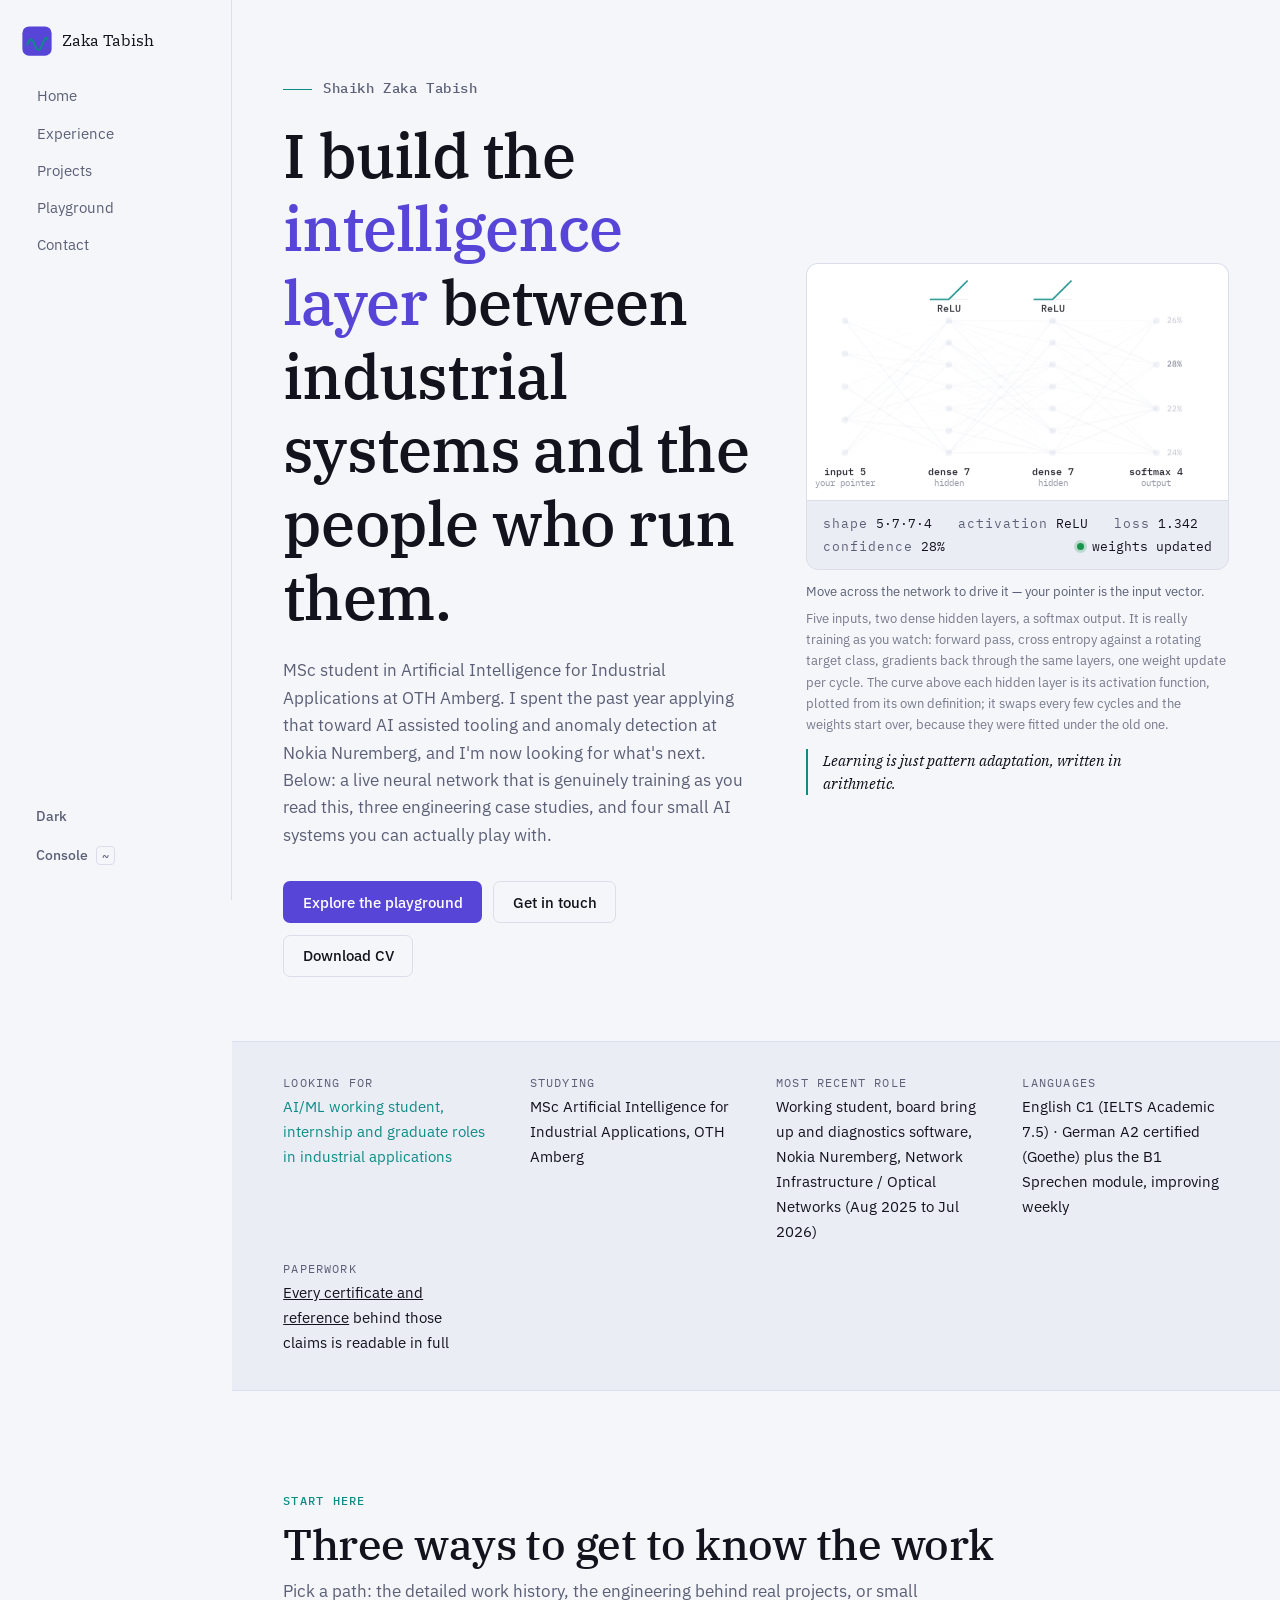
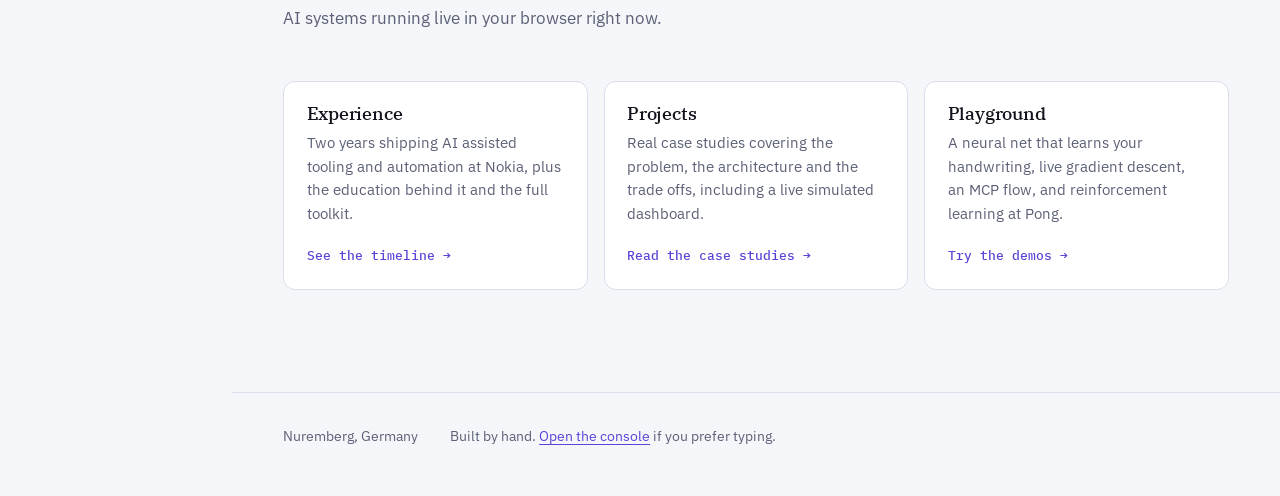
==== commit 5ebe7830: "Make the hero net real, add credentials, rebuild the CV and thesis case study Hero network (index.ht" ====
--- a/index.html
+++ b/index.html
@@ -88,12 +88,14 @@
     <p class="hero__sub">
       MSc student in Artificial Intelligence for Industrial Applications at OTH Amberg. I spent the
       past year applying that toward AI assisted tooling and anomaly detection at Nokia Nuremberg,
-      and I'm now looking for what's next. Below: a live neural network, three engineering case
-      studies, and four small AI systems you can actually play with.
+      and I'm now looking for what's next. Below: a live neural network that is genuinely training
+      as you read this, three engineering case studies, and four small AI systems you can actually
+      play with.
     </p>
     <div class="hero__actions">
       <a class="btn btn--solid" href="playground.html">Explore the playground</a>
       <a class="btn btn--outline" href="contact.html">Get in touch</a>
+      <a class="btn btn--outline" href="documents/cv-shaikh-zaka-tabish.pdf" download>Download CV</a>
     </div>
   </div>
 
@@ -101,12 +103,21 @@
     <canvas id="heroNet" width="640" height="360" role="img"
             aria-label="Animated neural network diagram that reacts to pointer movement."></canvas>
     <figcaption class="net__readout" id="netCap">
-      <span class="rd"><b>layers</b><data id="rdLayers">…</data></span>
+      <span class="rd"><b>shape</b><data id="rdLayers">…</data></span>
       <span class="rd"><b>activation</b><data id="rdAct">…</data></span>
+      <span class="rd"><b>loss</b><data id="rdLoss">…</data></span>
       <span class="rd"><b>confidence</b><data id="rdConf">…</data></span>
       <span class="rd rd--state"><i class="led" data-state="boot"></i><data id="rdState">booting</data></span>
     </figcaption>
-    <p class="net__hint">Move across the network to drive it.</p>
+    <p class="net__hint">
+      Move across the network to drive it — your pointer is the input vector.
+      <span>Five inputs, two dense hidden layers, a softmax output. It is really training
+      as you watch: forward pass, cross entropy against a rotating target class, gradients
+      back through the same layers, one weight update per cycle. The curve above each hidden
+      layer is its activation function, plotted from its own definition; it swaps every few
+      cycles and the weights start over, because they were fitted under the old one.</span>
+    </p>
+    <p class="net__quote" id="netQuote" aria-live="polite"></p>
   </figure>
 </section>
 
@@ -116,8 +127,9 @@
   <dl class="status">
     <div><dt>Looking for</dt><dd class="is-target">AI/ML working student, internship and graduate roles in industrial applications</dd></div>
     <div><dt>Studying</dt><dd>MSc Artificial Intelligence for Industrial Applications, OTH Amberg</dd></div>
-    <div><dt>Most recent role</dt><dd>Working student, board bring up and diagnostics software, Nokia Nuremberg (Aug 2025 to Jul 2026)</dd></div>
-    <div><dt>Languages</dt><dd>English C1 (IELTS) · German B1 (Goethe), improving weekly</dd></div>
+    <div><dt>Most recent role</dt><dd>Working student, board bring up and diagnostics software, Nokia Nuremberg, Network Infrastructure / Optical Networks (Aug 2025 to Jul 2026)</dd></div>
+    <div><dt>Languages</dt><dd>English C1 (IELTS Academic 7.5) · German A2 certified (Goethe) plus the B1 Sprechen module, improving weekly</dd></div>
+    <div><dt>Paperwork</dt><dd><a href="experience.html#credentials">Every certificate and reference</a> behind those claims is readable in full</dd></div>
   </dl>
 </section>
 
--- a/assets/css/style.css
+++ b/assets/css/style.css
@@ -252,7 +252,23 @@
 .led[data-state="lock"]  { background: var(--ok); box-shadow: 0 0 0 3px color-mix(in srgb, var(--ok) 22%, transparent); }
 @keyframes blink { 50% { opacity: .25; } }
 
-.net__hint { font-size: .82rem; color: var(--mute); margin: .7rem 0 0; }
+.net__hint { font-size: .82rem; color: var(--mute); margin: .7rem 0 0; max-width: 62ch; }
+.net__hint span { display: block; margin-top: .35rem; opacity: .82; }
+
+/* the rotating line under the hero net — changes on every training cycle,
+   so it needs to hold its own height or the section below it jumps */
+.net__quote {
+  margin: .85rem 0 0;
+  padding-left: .9rem;
+  border-left: 2px solid var(--accent2);
+  font-family: var(--f-serif);
+  font-style: italic;
+  font-size: .95rem;
+  line-height: 1.5;
+  color: var(--ink);
+  min-height: 2.9em;
+  max-width: 46ch;
+}
 
 /* ── status band ─────────────────────────────────────── */
 .band {
@@ -318,12 +334,42 @@
 .feature__item p { color: var(--mute); max-width: 62ch; }
 .feature__note { font-size: .87rem; color: var(--mute); font-style: italic; margin-bottom: 0; }
 
+/* the standfirst line under a project's tech stack — who, where, when */
+.feature__sub {
+  font-size: .93rem; line-height: 1.6;
+  color: var(--mute); max-width: 66ch;
+  margin: -.4rem 0 0;
+  padding-left: .85rem;
+  border-left: 2px solid var(--rule);
+}
+
+/* the three user-role columns in the waste-management case study */
+.portals { display: grid; gap: .8rem; grid-template-columns: 1fr; margin-top: .3rem; }
+.portal {
+  background: var(--paper-2); border: 1px solid var(--rule);
+  border-radius: 10px; padding: .85rem 1rem;
+}
+.portal h4 {
+  font: 500 .74rem/1 var(--f-mono); letter-spacing: .09em; text-transform: uppercase;
+  color: var(--accent2); margin: 0 0 .45rem;
+}
+.portal p { font-size: .89rem; line-height: 1.6; margin: 0; color: var(--mute); }
+@media (min-width: 720px) { .portals { grid-template-columns: repeat(3, 1fr); } }
+
+.case__block li b, .case__block p b { color: var(--ink); font-weight: 500; }
+.case__block code {
+  font: 400 .84em/1 var(--f-mono);
+  background: var(--paper-2); border: 1px solid var(--rule);
+  border-radius: 4px; padding: .1em .35em;
+  color: var(--ink);
+}
+.feature__links { display: flex; flex-wrap: wrap; gap: .5rem; margin: 0; }
+
 .feature__item--open { border-left: 3px solid var(--accent2); }
 
 .feature__stats { display: flex; flex-wrap: wrap; gap: 1.6rem; margin-bottom: 1rem; }
 .feature__stats span { font-size: .87rem; color: var(--mute); }
 .feature__stats b { display: block; font: 500 1.5rem/1.2 var(--f-serif); color: var(--ink); }
-.feature__links { margin: 0; }
 
 /* ── waste-management live dashboard ─────────────────── */
 .dash {
@@ -433,6 +479,15 @@
 }
 .demo__head h3 { font-size: 1.4rem; margin-bottom: .4rem; }
 .demo__head p { color: var(--mute); max-width: 58ch; margin: 0; }
+.demo__head p + p { margin-top: .75rem; }
+.demo__head p b { color: var(--ink); font-weight: 500; }
+.demo__head p em { font-style: italic; }
+
+.demo__note {
+  margin: 1rem 0 0; font-size: .87rem; line-height: 1.6;
+  color: var(--mute); max-width: 62ch;
+}
+.demo__note b { color: var(--ink); font-weight: 500; }
 
 .demo__quote {
   margin: 1.2rem 0 0; padding: .9rem 1.1rem;
@@ -556,6 +611,90 @@
 .pong__score span { display: flex; flex-direction: column; }
 .pong__score b { font: 500 1.4rem/1.2 var(--f-serif); }
 .pong__score small { font: 400 .7rem/1.4 var(--f-mono); color: var(--mute); letter-spacing: .06em; text-transform: uppercase; }
+
+/* ── a pulled quote from a written reference, inside a timeline entry ── */
+.track__quote {
+  margin: .9rem 0 0;
+  padding: .75rem .95rem;
+  background: var(--paper-2);
+  border: 1px solid var(--rule);
+  border-left: 3px solid var(--accent2);
+  border-radius: 0 9px 9px 0;
+  font-family: var(--f-serif);
+  font-style: italic;
+  font-size: .95rem;
+  line-height: 1.55;
+  color: var(--ink);
+  max-width: 62ch;
+}
+.track__quote span {
+  display: block; margin-top: .45rem;
+  font: 400 normal .72rem/1.5 var(--f-mono);
+  font-style: normal;
+  color: var(--mute);
+}
+.track__quote a { color: var(--accent); }
+
+/* ── credentials grid ────────────────────────────────── */
+.creds { display: grid; gap: 1rem; grid-template-columns: 1fr; }
+@media (min-width: 760px)  { .creds { grid-template-columns: repeat(2, 1fr); } }
+@media (min-width: 1360px) { .creds { grid-template-columns: repeat(3, 1fr); } }
+
+.cred {
+  display: flex; flex-direction: column;
+  background: var(--card);
+  border: 1px solid var(--rule);
+  border-top: 3px solid var(--rule);
+  border-radius: 12px;
+  padding: 1.15rem 1.25rem 1.05rem;
+  transition: border-color var(--t);
+}
+.cred:hover { border-color: var(--accent); }
+.cred--ref  { border-top-color: var(--accent); }
+.cred--edu  { border-top-color: var(--accent2); }
+.cred--lang { border-top-color: var(--ok); }
+
+.cred__top {
+  display: flex; align-items: baseline; justify-content: space-between; gap: .8rem;
+  margin-bottom: .6rem;
+}
+.cred__kind {
+  font: 500 .68rem/1 var(--f-mono); letter-spacing: .1em; text-transform: uppercase;
+  color: var(--accent);
+}
+.cred--edu  .cred__kind { color: var(--accent2); }
+.cred--lang .cred__kind { color: var(--ok); }
+.cred__date { font: 400 .72rem/1 var(--f-mono); color: var(--mute); white-space: nowrap; }
+
+.cred h3 { font-size: 1.06rem; line-height: 1.35; margin: 0 0 .3rem; }
+.cred__issuer {
+  font: 400 .76rem/1.5 var(--f-mono);
+  color: var(--mute); margin: 0 0 .7rem;
+}
+.cred__body { font-size: .9rem; line-height: 1.6; color: var(--mute); margin: 0 0 .8rem; }
+.cred__grade {
+  margin: 0 0 .9rem; padding: .5rem .7rem;
+  background: var(--paper-2); border: 1px solid var(--rule); border-radius: 8px;
+  font-size: .86rem; color: var(--mute);
+}
+.cred__grade b { color: var(--ink); font-weight: 500; }
+
+/* the link row sits at the card's foot so cards of different text
+   lengths still line their actions up with each other */
+.cred__link {
+  display: block; margin-top: auto;
+  font: 500 .8rem/1.8 var(--f-mono);
+  color: var(--accent); text-decoration: none;
+}
+.cred__link + .cred__link { margin-top: 0; }
+.cred__link:hover { text-decoration: underline; }
+
+.creds__actions { display: flex; flex-wrap: wrap; gap: .6rem; margin: 1.4rem 0 0; }
+
+.creds__foot {
+  margin: 1.4rem 0 0; max-width: 66ch;
+  font-size: .89rem; color: var(--mute); font-style: italic;
+}
 
 /* ── skills ──────────────────────────────────────────── */
 .kit { display: grid; gap: 1.6rem 2.5rem; grid-template-columns: 1fr; }
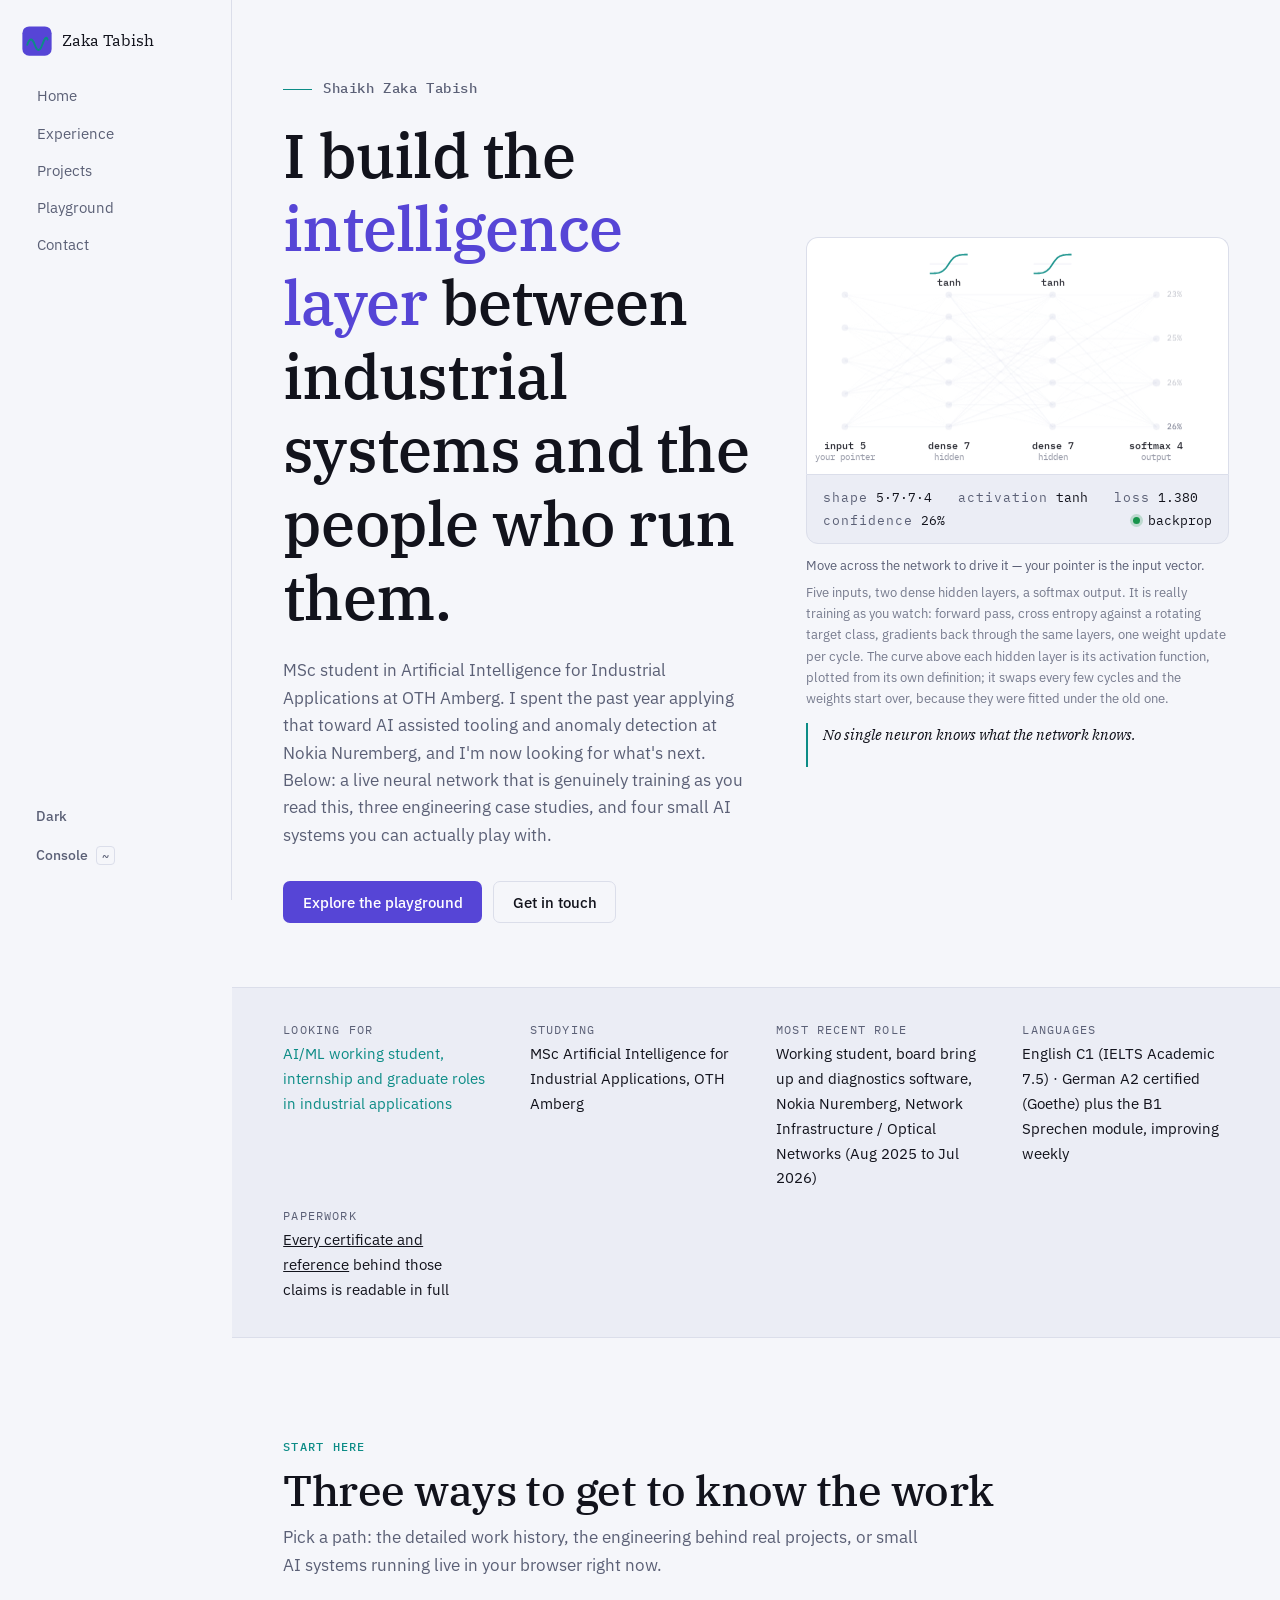
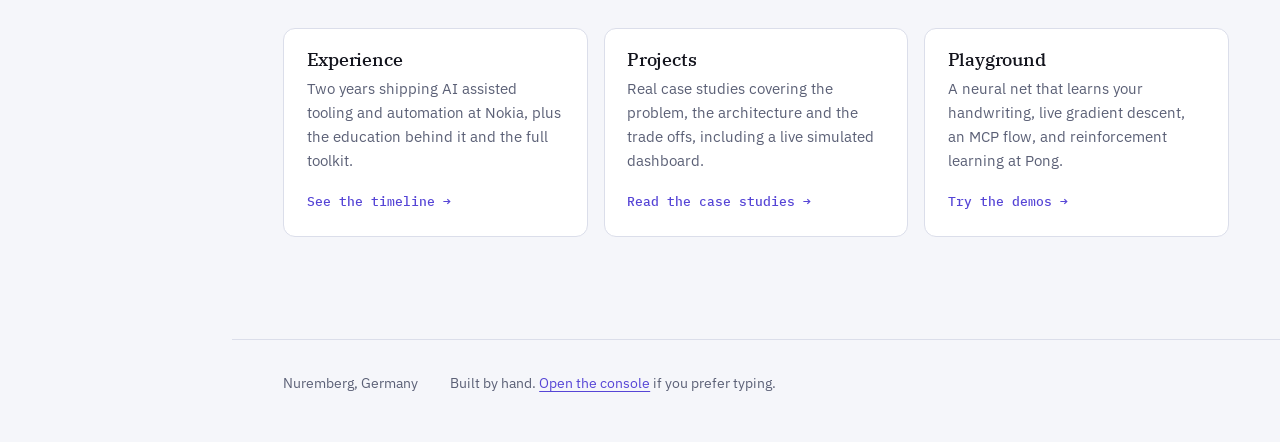
==== commit a83344dc: "Remove the CV download from the site The CV carries a home address and date of birth, which is fine " ====
--- a/index.html
+++ b/index.html
@@ -95,7 +95,6 @@
     <div class="hero__actions">
       <a class="btn btn--solid" href="playground.html">Explore the playground</a>
       <a class="btn btn--outline" href="contact.html">Get in touch</a>
-      <a class="btn btn--outline" href="documents/cv-shaikh-zaka-tabish.pdf" download>Download CV</a>
     </div>
   </div>
 
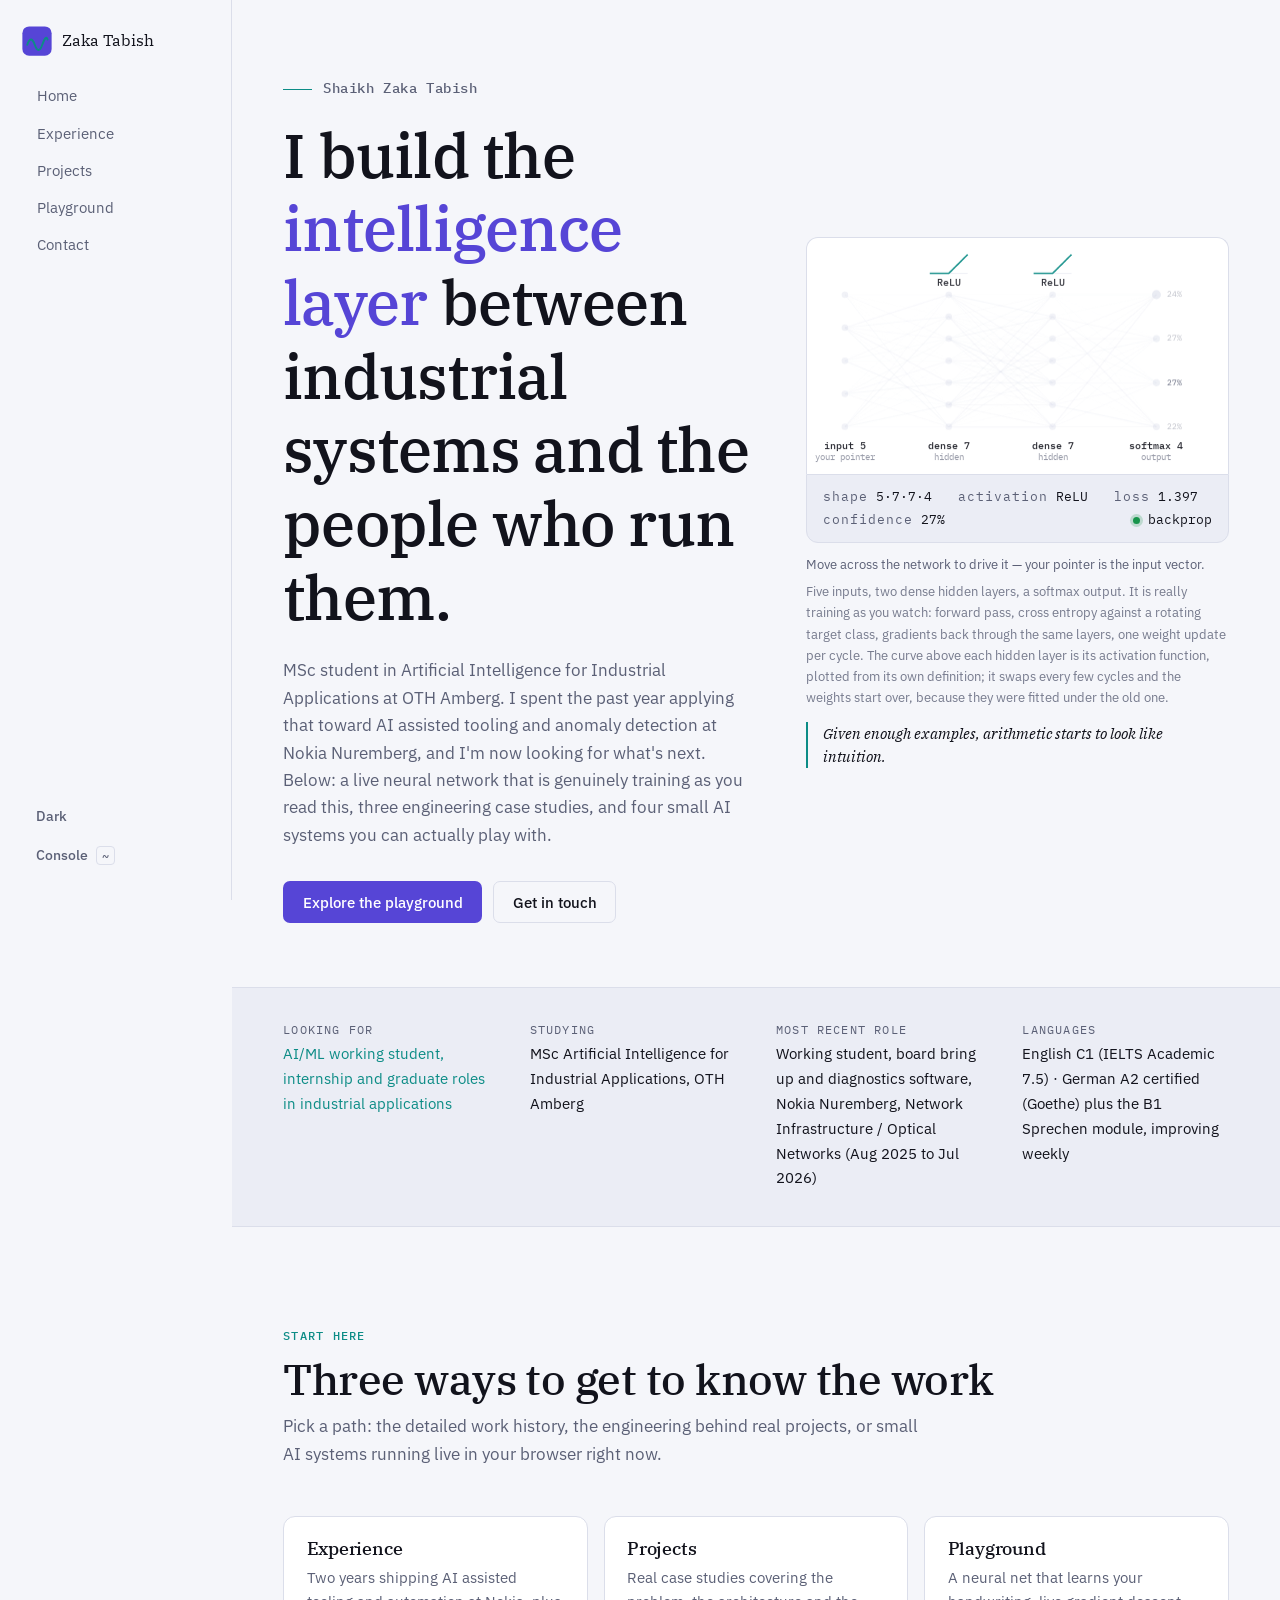
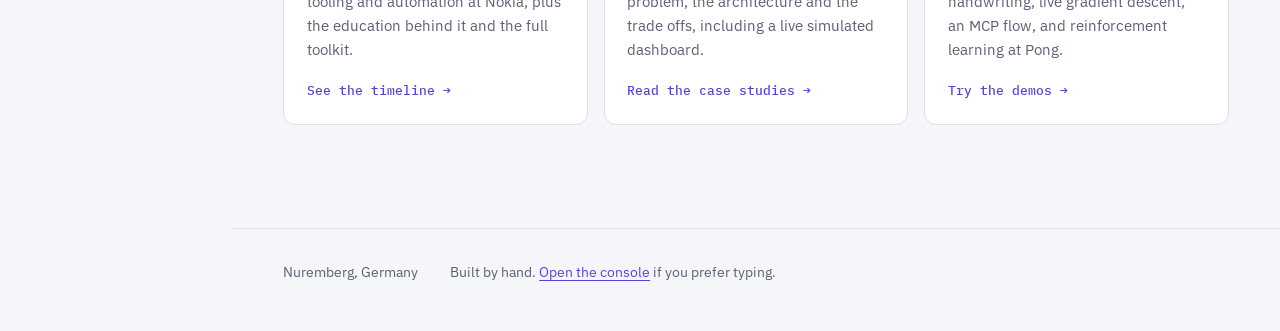
==== commit 9778ecb7: "Portfolio website Co-Authored-By: Claude Opus 5.5 <noreply@anthropic.com>" ====
--- a/index.html
+++ b/index.html
@@ -128,7 +128,6 @@
     <div><dt>Studying</dt><dd>MSc Artificial Intelligence for Industrial Applications, OTH Amberg</dd></div>
     <div><dt>Most recent role</dt><dd>Working student, board bring up and diagnostics software, Nokia Nuremberg, Network Infrastructure / Optical Networks (Aug 2025 to Jul 2026)</dd></div>
     <div><dt>Languages</dt><dd>English C1 (IELTS Academic 7.5) · German A2 certified (Goethe) plus the B1 Sprechen module, improving weekly</dd></div>
-    <div><dt>Paperwork</dt><dd><a href="experience.html#credentials">Every certificate and reference</a> behind those claims is readable in full</dd></div>
   </dl>
 </section>
 
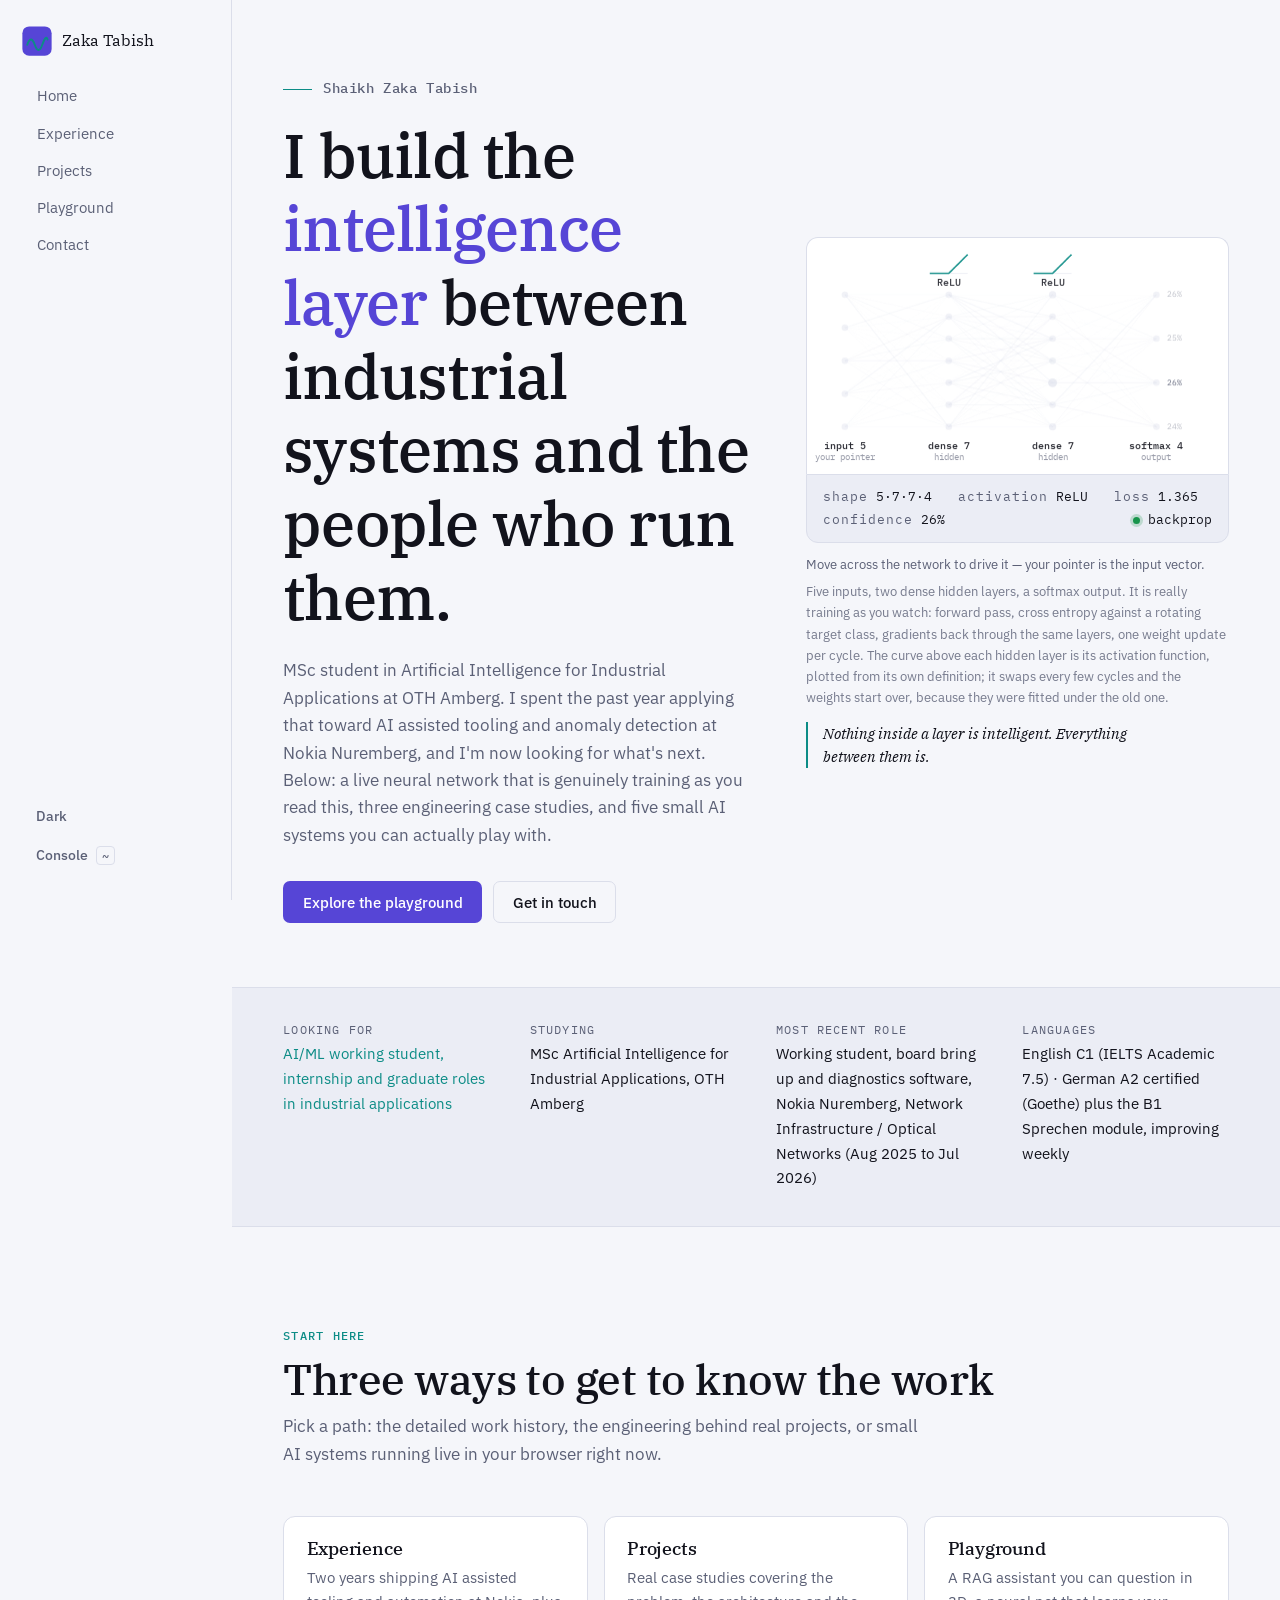
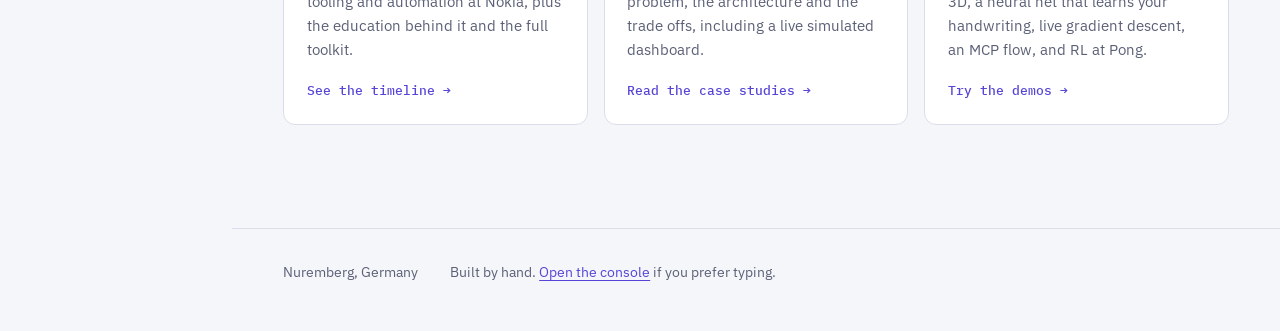
==== commit 15f166dd: "Add Private RAG Assistant live 3D demo to playground and projects rag/ is a standalone demo of the p" ====
--- a/index.html
+++ b/index.html
@@ -89,7 +89,7 @@
       MSc student in Artificial Intelligence for Industrial Applications at OTH Amberg. I spent the
       past year applying that toward AI assisted tooling and anomaly detection at Nokia Nuremberg,
       and I'm now looking for what's next. Below: a live neural network that is genuinely training
-      as you read this, three engineering case studies, and four small AI systems you can actually
+      as you read this, three engineering case studies, and five small AI systems you can actually
       play with.
     </p>
     <div class="hero__actions">
@@ -152,7 +152,7 @@
     </a>
     <a class="hub__card" href="playground.html">
       <h3>Playground</h3>
-      <p>A neural net that learns your handwriting, live gradient descent, an MCP flow, and reinforcement learning at Pong.</p>
+      <p>A RAG assistant you can question in 3D, a neural net that learns your handwriting, live gradient descent, an MCP flow, and RL at Pong.</p>
       <span>Try the demos →</span>
     </a>
   </div>
--- a/assets/css/style.css
+++ b/assets/css/style.css
@@ -923,3 +923,33 @@
   .foot { flex-direction: column; }
   .dash__stats { grid-template-columns: repeat(2, 1fr); }
 }
+
+/* RAG assistant embed (playground) */
+.ragembed {
+  position: relative; border: 1px solid var(--rule); border-radius: 12px; overflow: hidden;
+  height: min(82vh, 860px); min-height: 560px;
+  background: radial-gradient(120% 90% at 30% 20%, #161A2B 0%, #0C0F18 55%, #07080D 100%);
+}
+.ragembed iframe { position: absolute; inset: 0; width: 100%; height: 100%; border: 0; display: block; }
+.ragembed__poster { position: absolute; inset: 0; }
+.ragembed__poster i {
+  position: absolute; left: var(--x); top: var(--y); width: 120px; height: 80px; border-radius: 50%;
+  background: radial-gradient(closest-side, var(--c), transparent); opacity: .45; filter: blur(6px);
+  animation: ragDrift 9s ease-in-out infinite alternate;
+}
+.ragembed__poster i:nth-child(2n) { animation-duration: 12s; }
+.ragembed__core {
+  position: absolute; left: 76%; top: 46%; width: 96px; height: 96px; margin: -48px; border-radius: 50%;
+  border: 1px solid rgba(139,125,255,.7); box-shadow: 0 0 60px rgba(139,125,255,.45), inset 0 0 30px rgba(63,224,208,.5);
+  background: radial-gradient(circle, #3FE0D0 0 22%, transparent 24%);
+  animation: ragSpin 6s linear infinite;
+}
+@keyframes ragDrift { to { transform: translate(18px, -14px) scale(1.12); } }
+@keyframes ragSpin { to { transform: rotate(360deg); } }
+.ragembed__cta {
+  position: absolute; inset: auto 0 0 0; display: flex; flex-wrap: wrap; align-items: center; gap: .6rem;
+  padding: 1.2rem; background: linear-gradient(transparent, rgba(7,8,13,.85));
+}
+.ragembed__cta .btn--outline { color: #E7E9F5; border-color: rgba(231,233,245,.3); }
+.ragembed__cta small { flex-basis: 100%; color: #8991AC; font: 400 .75rem/1.3 var(--f-mono); }
+@media (max-width: 700px) { .ragembed { height: 640px; min-height: 0; } }
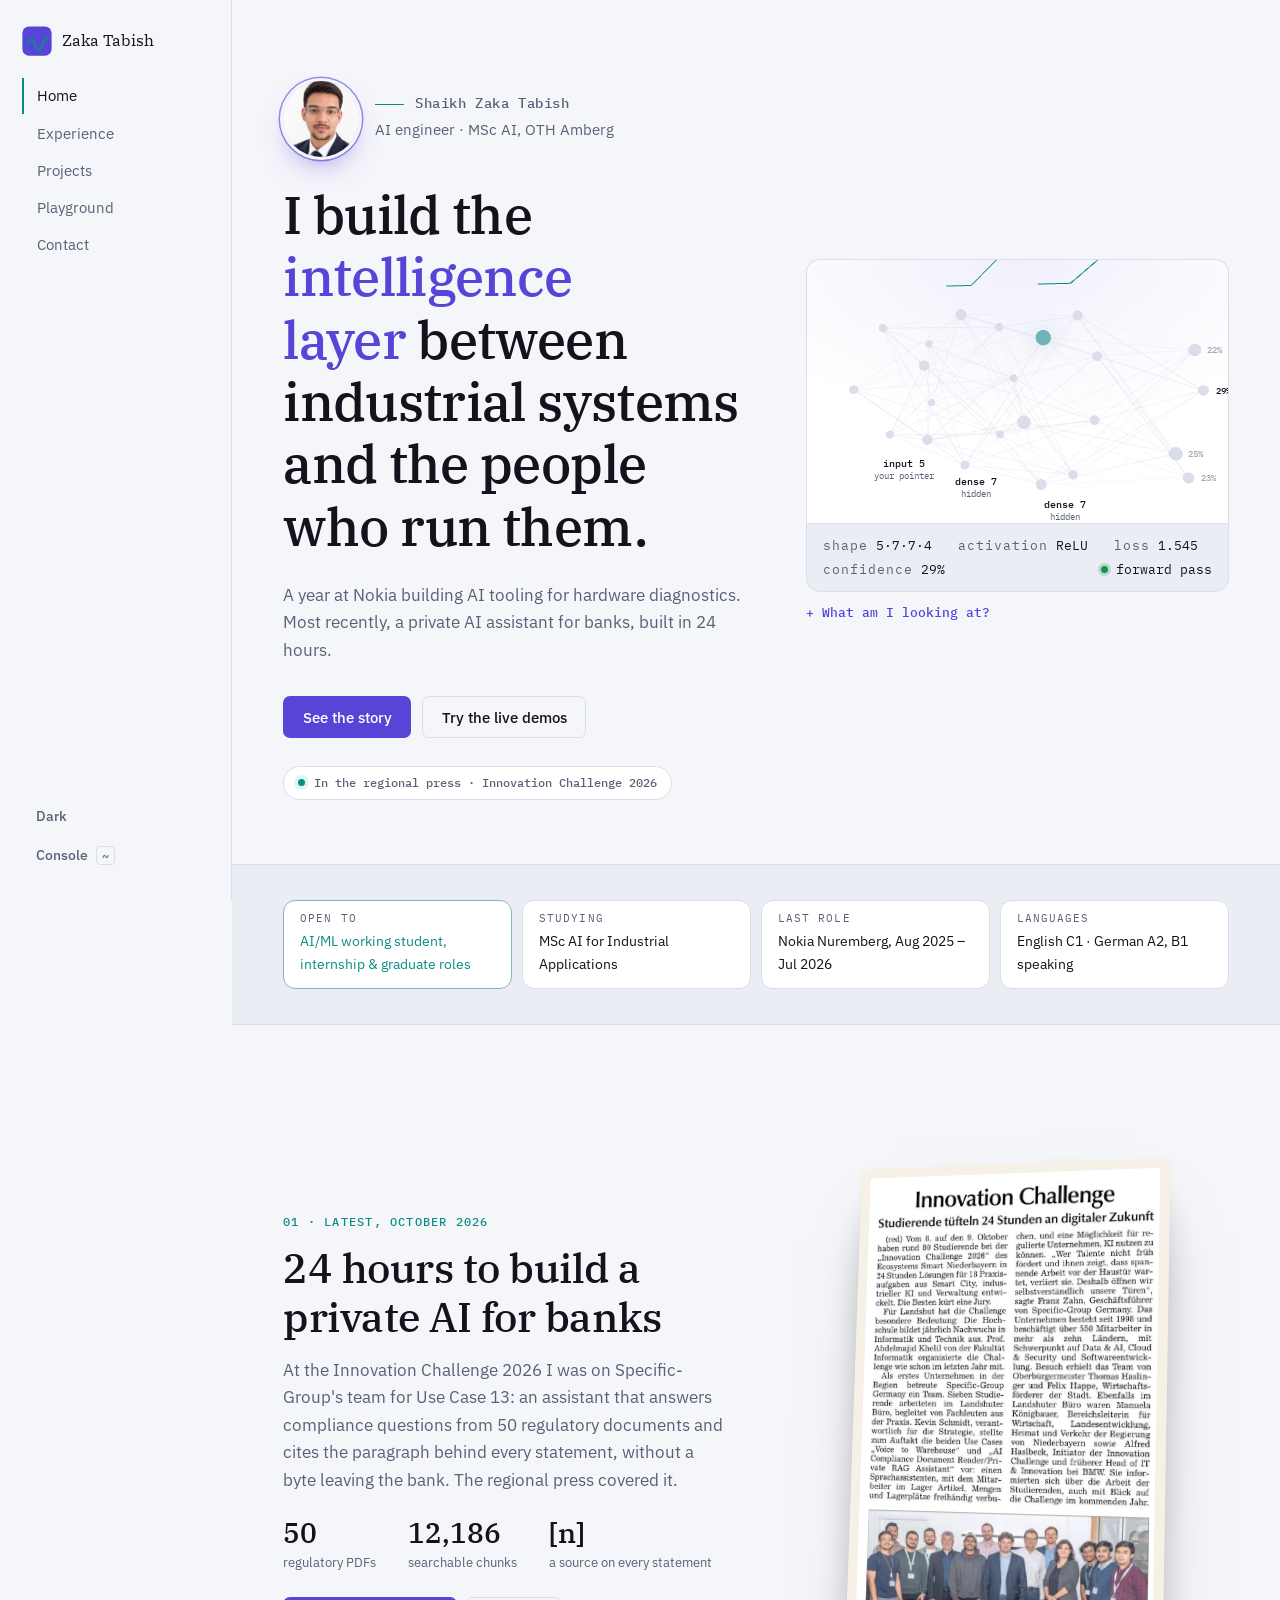
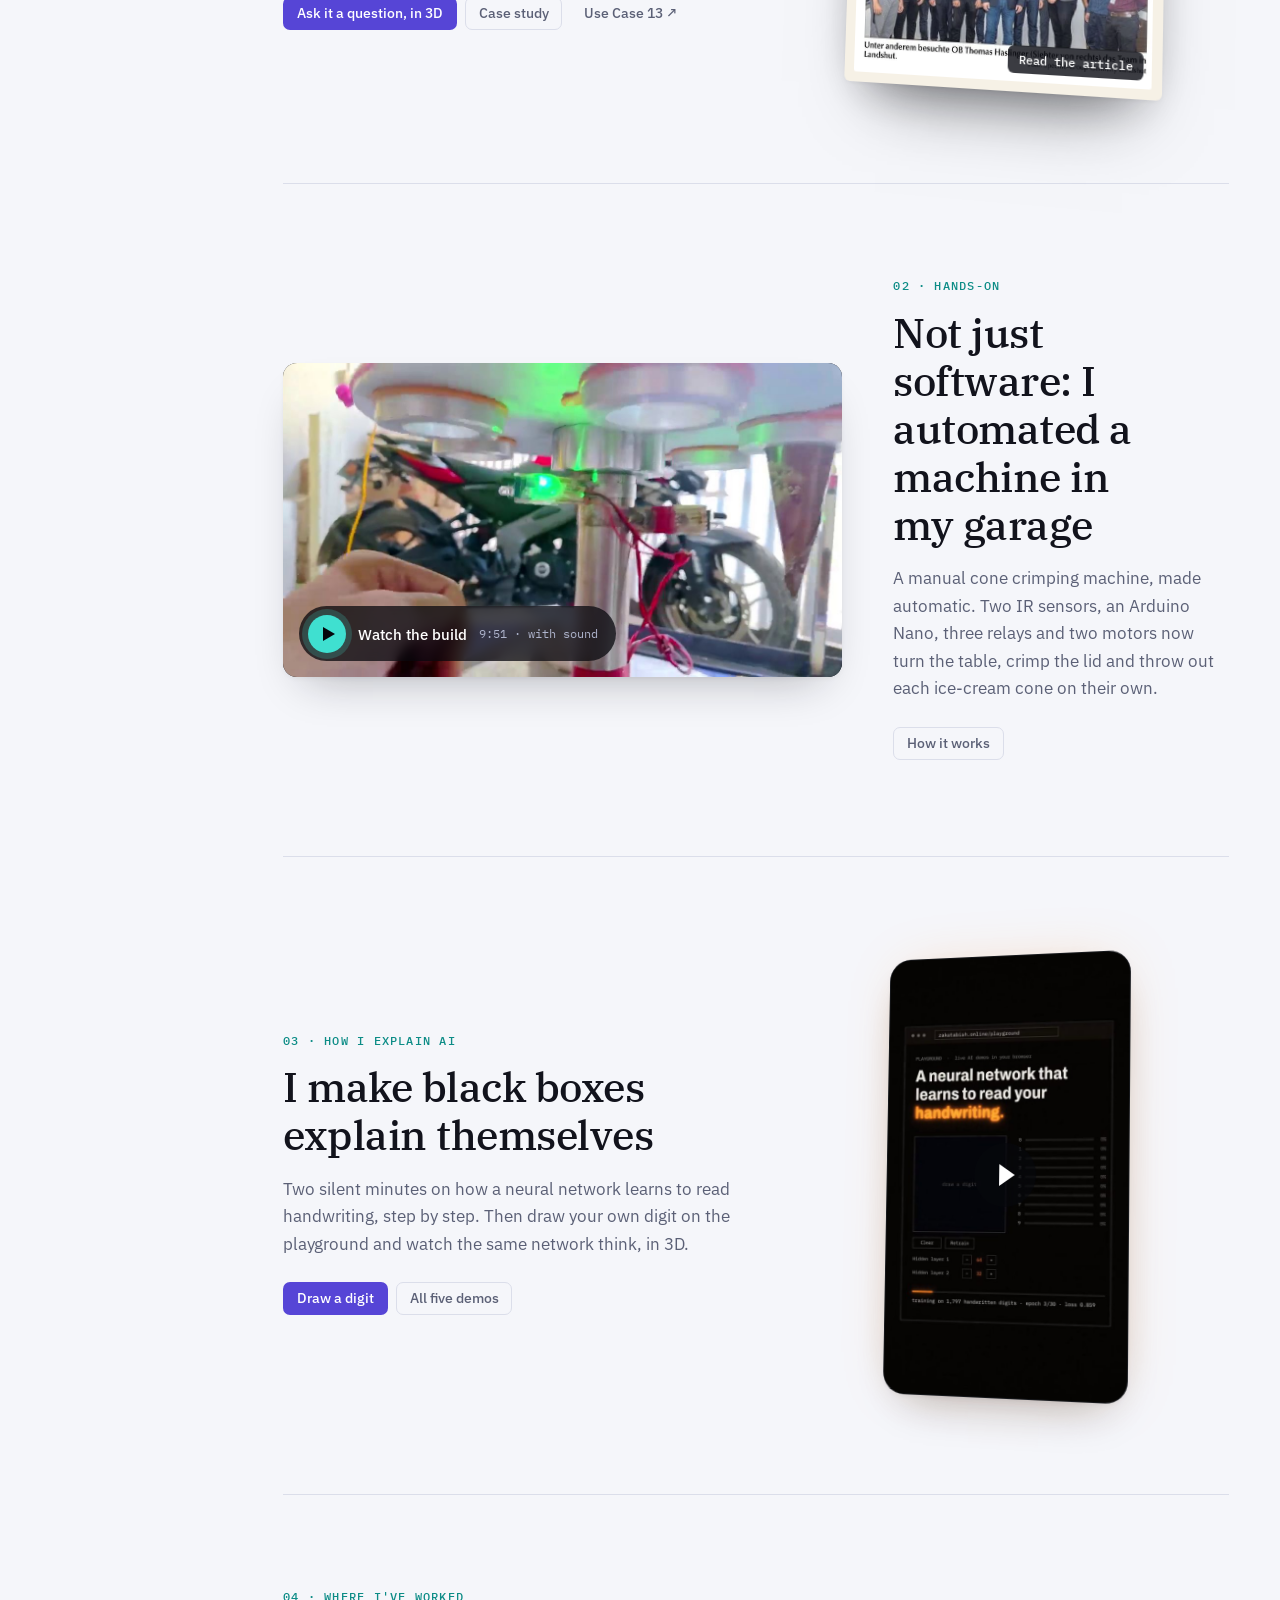
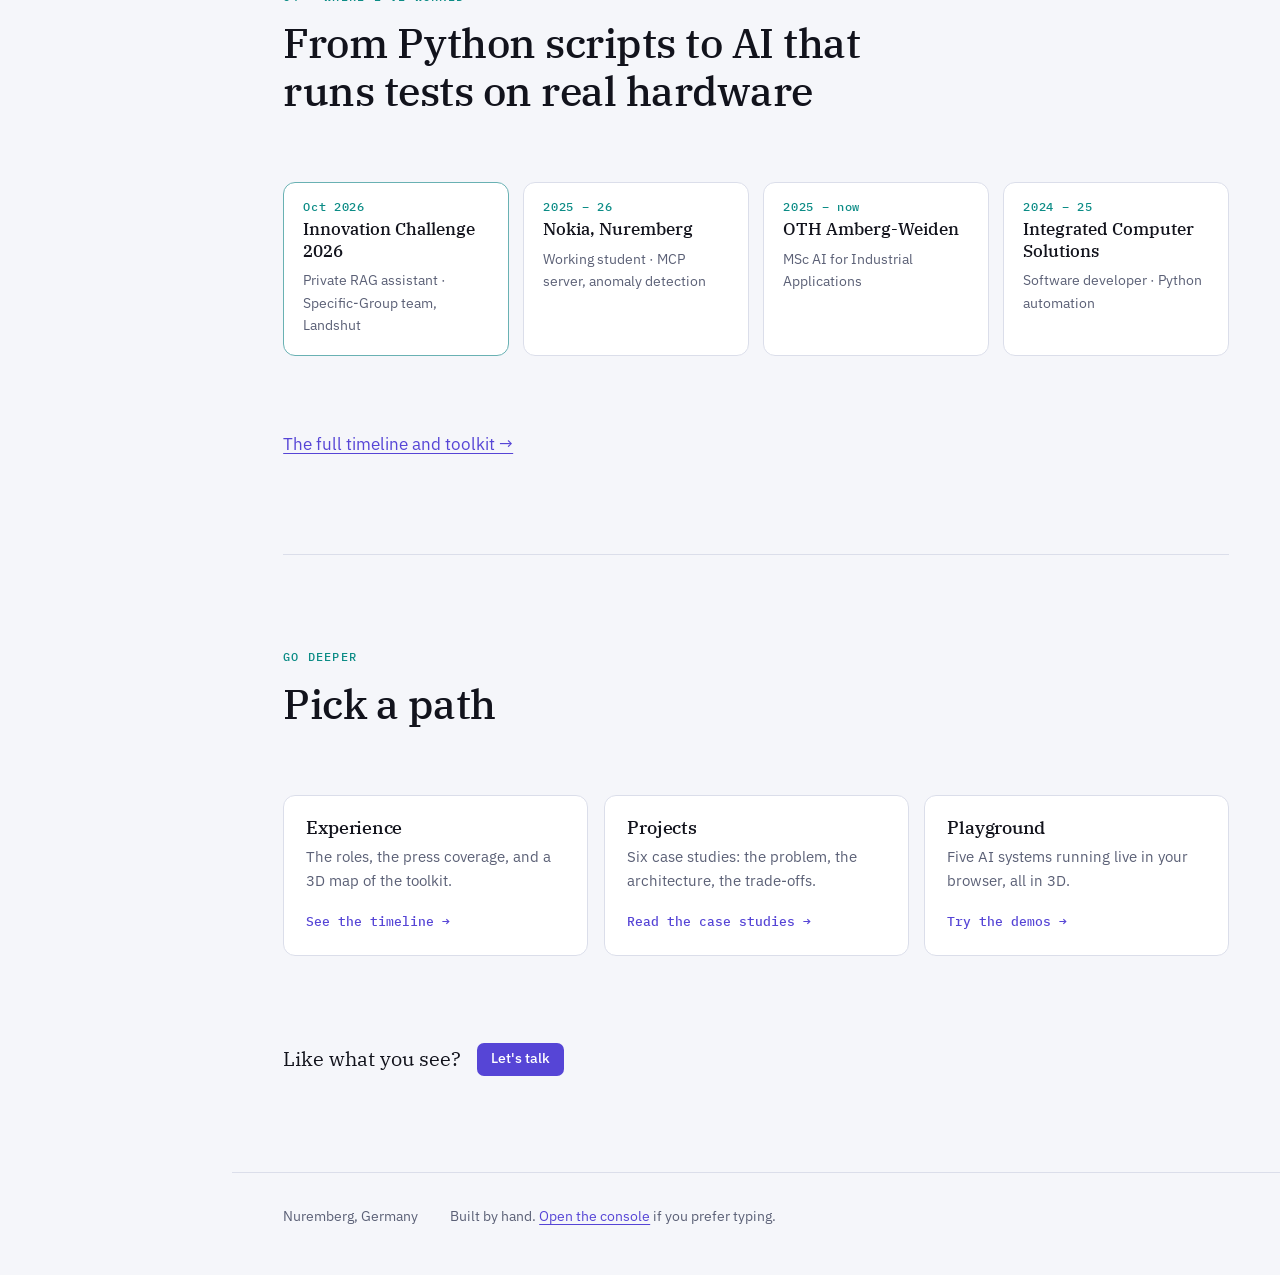
==== commit fbb6deaf: "Redesign as a 3D, story-led portfolio; add videos, press and icons - Home page reads as four short c" ====
--- a/index.html
+++ b/index.html
@@ -5,23 +5,35 @@
 <meta name="viewport" content="width=device-width, initial-scale=1, viewport-fit=cover">
 <title>Shaikh Zaka Tabish · AI Engineering for Industrial Systems</title>
 
-<meta name="description" content="Shaikh Zaka Tabish builds AI assisted tooling, anomaly detection and automation for industrial and hardware systems. MSc Artificial Intelligence for Industrial Applications at OTH Amberg; one year at Nokia Nuremberg, now looking for the next role. Includes live demos running in the browser: a neural network that learns to read handwriting, a reinforcement-learning agent that learns Pong, and how MCP connects AI models to real software.">
+<meta name="description" content="Shaikh Zaka Tabish builds AI tooling for industrial and hardware systems. MSc Artificial Intelligence for Industrial Applications at OTH Amberg, one year at Nokia Nuremberg, and a private RAG assistant for banks built at the Innovation Challenge 2026. Includes live 3D demos that run in your browser.">
 <meta name="author" content="Shaikh Zaka Tabish">
 <meta name="theme-color" content="#F5F6FA" media="(prefers-color-scheme: light)">
 <meta name="theme-color" content="#0A0C13" media="(prefers-color-scheme: dark)">
 <link rel="canonical" href="https://www.zakatabish.online/">
 
 <meta property="og:type" content="profile">
+<meta property="og:site_name" content="Shaikh Zaka Tabish">
 <meta property="og:title" content="Shaikh Zaka Tabish · AI Engineering for Industrial Systems">
-<meta property="og:description" content="MSc student in AI for Industrial Applications, building neural networks, MCP tooling and anomaly detection. See live demos running in the browser of how they actually work.">
+<meta property="og:description" content="Private RAG for banking compliance, MCP tooling at Nokia, a machine built in a garage, and live 3D neural networks you can play with.">
 <meta property="og:url" content="https://www.zakatabish.online/">
+<meta property="og:image" content="https://www.zakatabish.online/assets/img/og/og-card.jpg">
+<meta property="og:image:width" content="1200">
+<meta property="og:image:height" content="630">
+<meta property="og:image:alt" content="Shaikh Zaka Tabish, AI engineering for industrial systems">
 <meta name="twitter:card" content="summary_large_image">
 
+<link rel="icon" href="favicon.ico" sizes="48x48">
+<link rel="icon" href="assets/img/icons/favicon.svg" type="image/svg+xml">
+<link rel="apple-touch-icon" href="assets/img/icons/apple-touch-icon.png">
+<link rel="manifest" href="site.webmanifest">
+
+<script>document.documentElement.classList.add('js');try{var t=JSON.parse(localStorage.getItem('zt.theme'));document.documentElement.dataset.theme=t||(matchMedia('(prefers-color-scheme: dark)').matches?'dark':'light')}catch(e){}</script>
 <link rel="preconnect" href="https://fonts.googleapis.com">
 <link rel="preconnect" href="https://fonts.gstatic.com" crossorigin>
 <link href="https://fonts.googleapis.com/css2?family=IBM+Plex+Mono:wght@400;500&family=IBM+Plex+Sans:wght@400;500;600&family=IBM+Plex+Serif:ital,wght@0,400;0,500;1,400&display=swap" rel="stylesheet">
 <link rel="stylesheet" href="assets/css/style.css">
-<link rel="icon" href="data:image/svg+xml,%3Csvg xmlns='http://www.w3.org/2000/svg' viewBox='0 0 32 32'%3E%3Crect width='32' height='32' rx='7' fill='%235645D6'/%3E%3Cpath d='M5 20 q4 -12 8 0 t8 0 t6 -6' fill='none' stroke='%233FE0D0' stroke-width='2.4' stroke-linecap='round'/%3E%3C/svg%3E">
+<link rel="preload" as="image" href="assets/img/profile/zaka-tabish-avatar-160.webp" type="image/webp" fetchpriority="high">
+<script type="speculationrules">{"prefetch":[{"source":"document","where":{"href_matches":"/*.html"},"eagerness":"moderate"}]}</script>
 
 <script type="application/ld+json">
 {
@@ -30,12 +42,13 @@
   "name": "Shaikh Zaka Tabish",
   "jobTitle": "MSc Student, Artificial Intelligence for Industrial Applications",
   "url": "https://www.zakatabish.online/",
+  "image": "https://www.zakatabish.online/assets/img/profile/zaka-tabish-portrait-900.jpg",
   "sameAs": ["https://github.com/ProgrammerTabish", "https://www.linkedin.com/in/zakatabish"],
   "alumniOf": [
     {"@type": "CollegeOrUniversity", "name": "OTH Amberg-Weiden"},
     {"@type": "CollegeOrUniversity", "name": "Dr. Babasaheb Ambedkar Technological University"}
   ],
-  "knowsAbout": ["Machine Learning", "Neural Networks", "Reinforcement Learning", "Model Context Protocol", "Industrial AI Applications", "Anomaly Detection"],
+  "knowsAbout": ["Machine Learning", "Neural Networks", "Retrieval-Augmented Generation", "Reinforcement Learning", "Model Context Protocol", "Industrial AI Applications", "Anomaly Detection", "Embedded Systems"],
   "knowsLanguage": ["English", "German"],
   "address": {"@type": "PostalAddress", "addressLocality": "Nuremberg", "addressCountry": "DE"}
 }
@@ -83,80 +96,176 @@
 <!-- ══ hero ══ -->
 <section class="hero" id="top">
   <div class="hero__copy">
-    <p class="hero__id">Shaikh Zaka Tabish</p>
+    <div class="hero__who">
+      <picture>
+        <source type="image/webp" srcset="assets/img/profile/zaka-tabish-avatar-160.webp 1x, assets/img/profile/zaka-tabish-avatar-320.webp 2x">
+        <img class="hero__avatar" src="assets/img/profile/zaka-tabish-avatar-160.jpg" srcset="assets/img/profile/zaka-tabish-avatar-320.jpg 2x"
+             width="76" height="76" alt="Portrait of Shaikh Zaka Tabish" fetchpriority="high" decoding="async">
+      </picture>
+      <div>
+        <p class="hero__id">Shaikh Zaka Tabish</p>
+        <p class="hero__role">AI engineer · MSc AI, OTH Amberg</p>
+      </div>
+    </div>
     <h1 class="hero__line">I build the <em>intelligence layer</em> between industrial systems and the people who run them.</h1>
-    <p class="hero__sub">
-      MSc student in Artificial Intelligence for Industrial Applications at OTH Amberg. I spent the
-      past year applying that toward AI assisted tooling and anomaly detection at Nokia Nuremberg,
-      and I'm now looking for what's next. Below: a live neural network that is genuinely training
-      as you read this, three engineering case studies, and five small AI systems you can actually
-      play with.
-    </p>
+    <p class="hero__sub">A year at Nokia building AI tooling for hardware diagnostics. Most recently, a private AI assistant for banks, built in 24 hours.</p>
     <div class="hero__actions">
-      <a class="btn btn--solid" href="playground.html">Explore the playground</a>
-      <a class="btn btn--outline" href="contact.html">Get in touch</a>
-    </div>
+      <a class="btn btn--solid" href="#story">See the story</a>
+      <a class="btn btn--outline" href="playground.html">Try the live demos</a>
+    </div>
+    <a class="pressbadge" href="#ch-rag"><i aria-hidden="true"></i>In the regional press · Innovation Challenge 2026</a>
   </div>
 
-  <figure class="net" aria-labelledby="netCap">
-    <canvas id="heroNet" width="640" height="360" role="img"
-            aria-label="Animated neural network diagram that reacts to pointer movement."></canvas>
-    <figcaption class="net__readout" id="netCap">
+  <figure class="net">
+    <div class="net3d" id="heroNet" role="img" aria-label="A small neural network in 3D, training live. Your pointer is its input.">
+      <svg class="net3d__poster" viewBox="0 0 640 400" aria-hidden="true">
+        <g class="net3d__poster-edges">
+          <path d="M120 120L250 90M120 120L250 160M120 120L250 230M120 200L250 160M120 200L250 230M120 200L250 300M120 280L250 230M120 280L250 300M120 280L250 160M250 90L390 110M250 160L390 110M250 160L390 190M250 230L390 190M250 230L390 270M250 300L390 270M250 90L390 190M390 110L520 150M390 190L520 150M390 190L520 230M390 270L520 230M390 270L520 300"/>
+        </g>
+        <g class="net3d__poster-nodes">
+          <circle cx="120" cy="120" r="7"/><circle cx="120" cy="200" r="7"/><circle cx="120" cy="280" r="7"/>
+          <circle cx="250" cy="90" r="7"/><circle cx="250" cy="160" r="7"/><circle cx="250" cy="230" r="7"/><circle cx="250" cy="300" r="7"/>
+          <circle cx="390" cy="110" r="7"/><circle cx="390" cy="190" r="7"/><circle cx="390" cy="270" r="7"/>
+          <circle cx="520" cy="150" r="7"/><circle cx="520" cy="230" r="7"/><circle cx="520" cy="300" r="7"/>
+        </g>
+      </svg>
+    </div>
+    <figcaption class="net__readout">
       <span class="rd"><b>shape</b><data id="rdLayers">…</data></span>
       <span class="rd"><b>activation</b><data id="rdAct">…</data></span>
       <span class="rd"><b>loss</b><data id="rdLoss">…</data></span>
       <span class="rd"><b>confidence</b><data id="rdConf">…</data></span>
       <span class="rd rd--state"><i class="led" data-state="boot"></i><data id="rdState">booting</data></span>
     </figcaption>
-    <p class="net__hint">
-      Move across the network to drive it — your pointer is the input vector.
-      <span>Five inputs, two dense hidden layers, a softmax output. It is really training
-      as you watch: forward pass, cross entropy against a rotating target class, gradients
-      back through the same layers, one weight update per cycle. The curve above each hidden
-      layer is its activation function, plotted from its own definition; it swaps every few
-      cycles and the weights start over, because they were fitted under the old one.</span>
-    </p>
-    <p class="net__quote" id="netQuote" aria-live="polite"></p>
+    <details class="net__about">
+      <summary>What am I looking at?</summary>
+      <p>A real network, training as you watch. Each ring is a layer: five inputs, two hidden layers of seven, four softmax outputs. Your pointer is the input vector. Cyan pulses are the forward pass; indigo pulses are the gradient flowing back, and one weight update lands per cycle. The curve over each hidden ring is its activation function, plotted from its own definition. It swaps every few cycles and the weights start over.</p>
+    </details>
   </figure>
 </section>
 
 <!-- ══ now ══ -->
-<section class="band" id="now" aria-labelledby="nowH">
-  <h2 class="sr-only" id="nowH">Current status</h2>
-  <dl class="status">
-    <div><dt>Looking for</dt><dd class="is-target">AI/ML working student, internship and graduate roles in industrial applications</dd></div>
-    <div><dt>Studying</dt><dd>MSc Artificial Intelligence for Industrial Applications, OTH Amberg</dd></div>
-    <div><dt>Most recent role</dt><dd>Working student, board bring up and diagnostics software, Nokia Nuremberg, Network Infrastructure / Optical Networks (Aug 2025 to Jul 2026)</dd></div>
-    <div><dt>Languages</dt><dd>English C1 (IELTS Academic 7.5) · German A2 certified (Goethe) plus the B1 Sprechen module, improving weekly</dd></div>
-  </dl>
+<section class="band" aria-label="Current status">
+  <ul class="pills">
+    <li class="is-target"><b>Open to</b>AI/ML working student, internship &amp; graduate roles</li>
+    <li><b>Studying</b>MSc AI for Industrial Applications</li>
+    <li><b>Last role</b>Nokia Nuremberg, Aug 2025 – Jul 2026</li>
+    <li><b>Languages</b>English C1 · German A2, B1 speaking</li>
+  </ul>
 </section>
 
-<!-- ══ hub ══ -->
-<section class="section" id="hub" aria-labelledby="hubH">
-  <div class="section__head">
-    <span class="section__eyebrow">Start here</span>
-    <h2 id="hubH">Three ways to get to know the work</h2>
-    <p>Pick a path: the detailed work history, the engineering behind real projects, or small AI systems running live in your browser right now.</p>
-  </div>
-
-  <div class="hub">
-    <a class="hub__card" href="experience.html">
-      <h3>Experience</h3>
-      <p>Two years shipping AI assisted tooling and automation at Nokia, plus the education behind it and the full toolkit.</p>
-      <span>See the timeline →</span>
-    </a>
-    <a class="hub__card" href="projects.html">
-      <h3>Projects</h3>
-      <p>Real case studies covering the problem, the architecture and the trade offs, including a live simulated dashboard.</p>
-      <span>Read the case studies →</span>
-    </a>
-    <a class="hub__card" href="playground.html">
-      <h3>Playground</h3>
-      <p>A RAG assistant you can question in 3D, a neural net that learns your handwriting, live gradient descent, an MCP flow, and RL at Pong.</p>
-      <span>Try the demos →</span>
-    </a>
-  </div>
-</section>
+<!-- ══ story ══ -->
+<div class="story" id="story">
+
+  <!-- 01 -->
+  <section class="chapter" id="ch-rag" aria-labelledby="chRagH" data-reveal>
+    <div class="chapter__text">
+      <span class="chapter__num">01 · Latest, October 2026</span>
+      <h2 id="chRagH">24 hours to build a private AI for banks</h2>
+      <p>At the Innovation Challenge 2026 I was on Specific-Group's team for Use Case 13: an assistant that answers compliance questions from 50 regulatory documents and cites the paragraph behind every statement, without a byte leaving the bank. The regional press covered it.</p>
+      <ul class="stats">
+        <li><b>50</b>regulatory PDFs</li>
+        <li><b>12,186</b>searchable chunks</li>
+        <li><b>[n]</b>a source on every statement</li>
+      </ul>
+      <p class="chapter__actions">
+        <a class="btn btn--solid btn--sm" href="playground.html#demo-rag">Ask it a question, in 3D</a>
+        <a class="btn btn--outline btn--sm" href="projects.html#proj-rag">Case study</a>
+        <a class="btn btn--ghost btn--sm" href="https://innovationchallenge2026.smart.niederbayern.de/events/innovation-challenge-2026/#usecases" rel="noopener">Use Case 13 ↗</a>
+      </p>
+    </div>
+    <div class="chapter__media">
+      <a class="press" data-tilt="7" data-lightbox href="assets/img/press/innovation-challenge-2026.jpg"
+         data-caption="<b>“Studierende tüfteln 24 Stunden an digitaler Zukunft”</b> — regional press, October 2026. Around 80 students solved 18 real tasks from industry and public administration in 24 hours at the Innovation Challenge 2026 of Ecosystem Smart Niederbayern. Specific-Group Germany hosted a team of seven in its Landshut office on two use cases, one of them the <i>AI Compliance Document Reader / Private RAG Assistant</i>. Landshut's Lord Mayor Thomas Haslinger visited the team.">
+        <picture>
+          <source type="image/webp" srcset="assets/img/press/innovation-challenge-2026.webp">
+          <img src="assets/img/press/innovation-challenge-2026.jpg" width="480" height="813" loading="lazy" decoding="async"
+               alt="Newspaper article: Innovation Challenge, Studierende tüfteln 24 Stunden an digitaler Zukunft, with a photo of the Specific-Group team in Landshut.">
+        </picture>
+        <span class="press__hint">Read the article</span>
+      </a>
+    </div>
+  </section>
+
+  <!-- 02 -->
+  <section class="chapter chapter--flip" id="ch-machine" aria-labelledby="chMachineH" data-reveal>
+    <div class="chapter__text">
+      <span class="chapter__num">02 · Hands-on</span>
+      <h2 id="chMachineH">Not just software: I automated a machine in my garage</h2>
+      <p>A manual cone crimping machine, made automatic. Two IR sensors, an Arduino Nano, three relays and two motors now turn the table, crimp the lid and throw out each ice-cream cone on their own.</p>
+      <p class="chapter__actions">
+        <a class="btn btn--outline btn--sm" href="projects.html#proj-crimp">How it works</a>
+      </p>
+    </div>
+    <div class="chapter__media">
+      <figure class="vplayer" id="vpMachine" data-src="assets/video/cone-crimping-machine.mp4" data-teaser="assets/video/cone-crimping-machine-teaser.mp4">
+        <video muted loop playsinline preload="none" poster="assets/video/cone-crimping-machine-poster.jpg" aria-label="Automatic cone crimping machine: build, live demo, hardware and code review"></video>
+        <button class="vplayer__play" type="button"><i aria-hidden="true"></i>Watch the build <span>9:51 · with sound</span></button>
+      </figure>
+    </div>
+  </section>
+
+  <!-- 03 -->
+  <section class="chapter" id="ch-explain" aria-labelledby="chExplainH" data-reveal>
+    <div class="chapter__text">
+      <span class="chapter__num">03 · How I explain AI</span>
+      <h2 id="chExplainH">I make black boxes explain themselves</h2>
+      <p>Two silent minutes on how a neural network learns to read handwriting, step by step. Then draw your own digit on the playground and watch the same network think, in 3D.</p>
+      <p class="chapter__actions">
+        <a class="btn btn--solid btn--sm" href="playground.html#demo-digits">Draw a digit</a>
+        <a class="btn btn--outline btn--sm" href="playground.html">All five demos</a>
+      </p>
+    </div>
+    <div class="chapter__media">
+      <figure class="vportrait vportrait--sm">
+        <video data-autoplay data-src="assets/video/digit-network-explained.mp4" muted loop playsinline preload="none"
+               poster="assets/video/digit-network-explained-poster.jpg" aria-label="Silent explainer: how a neural network learns to read handwriting"></video>
+        <button class="vportrait__play" type="button" aria-label="Play or pause the explainer"></button>
+      </figure>
+    </div>
+  </section>
+
+  <!-- 04 -->
+  <section class="chapter chapter--wide" id="ch-work" aria-labelledby="chWorkH" data-reveal>
+    <div class="chapter__text">
+      <span class="chapter__num">04 · Where I've worked</span>
+      <h2 id="chWorkH">From Python scripts to AI that runs tests on real hardware</h2>
+    </div>
+    <ol class="minitrack">
+      <li data-tilt="5"><time>Oct 2026</time><b>Innovation Challenge 2026</b><span>Private RAG assistant · Specific-Group team, Landshut</span></li>
+      <li data-tilt="5"><time>2025 – 26</time><b>Nokia, Nuremberg</b><span>Working student · MCP server, anomaly detection</span></li>
+      <li data-tilt="5"><time>2025 – now</time><b>OTH Amberg-Weiden</b><span>MSc AI for Industrial Applications</span></li>
+      <li data-tilt="5"><time>2024 – 25</time><b>Integrated Computer Solutions</b><span>Software developer · Python automation</span></li>
+    </ol>
+    <p class="chapter__actions"><a class="linkbtn" href="experience.html">The full timeline and toolkit →</a></p>
+  </section>
+
+  <!-- go deeper -->
+  <section class="chapter chapter--wide" aria-labelledby="hubH" data-reveal>
+    <div class="chapter__text">
+      <span class="chapter__num">Go deeper</span>
+      <h2 id="hubH">Pick a path</h2>
+    </div>
+    <div class="hub">
+      <a class="hub__card" href="experience.html" data-tilt>
+        <h3>Experience</h3>
+        <p>The roles, the press coverage, and a 3D map of the toolkit.</p>
+        <span>See the timeline →</span>
+      </a>
+      <a class="hub__card" href="projects.html" data-tilt>
+        <h3>Projects</h3>
+        <p>Six case studies: the problem, the architecture, the trade-offs.</p>
+        <span>Read the case studies →</span>
+      </a>
+      <a class="hub__card" href="playground.html" data-tilt>
+        <h3>Playground</h3>
+        <p>Five AI systems running live in your browser, all in 3D.</p>
+        <span>Try the demos →</span>
+      </a>
+    </div>
+    <p class="cta">Like what you see? <a class="btn btn--solid btn--sm" href="contact.html">Let's talk</a></p>
+  </section>
+</div>
 
 <footer class="foot">
   <p>Nuremberg, Germany</p>
@@ -182,5 +291,6 @@
 </div>
 
 <script src="assets/js/main.js" defer></script>
+<script src="assets/js/hero3d.js" defer></script>
 </body>
 </html>
--- a/assets/css/style.css
+++ b/assets/css/style.css
@@ -163,7 +163,7 @@
   transition: color var(--t), border-color var(--t);
 }
 .rail__nav a:hover { color: var(--ink); }
-.rail__nav a[aria-current="true"] { color: var(--ink); border-left-color: var(--accent2); }
+.rail__nav a[aria-current="page"] { color: var(--ink); border-left-color: var(--accent2); }
 
 .rail__foot { margin-top: auto; display: flex; flex-direction: column; align-items: flex-start; gap: .2rem; }
 
@@ -209,7 +209,7 @@
 }
 
 .hero__line {
-  font-size: clamp(2.15rem, 5.6vw, 3.9rem);
+  font-size: clamp(2.1rem, 4.4vw, 3.3rem);
   max-width: 18ch;
   margin-bottom: 1.5rem;
   text-wrap: balance;
@@ -222,19 +222,11 @@
 
 /* hero neural net visual */
 .net { margin: 0; }
-.net canvas {
-  display: block; width: 100%; height: auto;
-  background: var(--card);
-  border: 1px solid var(--rule);
-  border-radius: 12px 12px 0 0;
-  border-bottom: 0;
-  touch-action: pan-y;
-}
 .net__readout {
   display: flex; flex-wrap: wrap; gap: .1rem 1.6rem;
   padding: .7rem 1rem;
   border: 1px solid var(--rule);
-  border-radius: 0 0 12px 12px;
+  border-radius: 0 0 14px 14px;
   background: var(--paper-2);
   font: 400 .8rem/1.7 var(--f-mono);
 }
@@ -251,24 +243,6 @@
 .led[data-state="boot"]  { background: var(--accent2); animation: blink 1s steps(1) infinite; }
 .led[data-state="lock"]  { background: var(--ok); box-shadow: 0 0 0 3px color-mix(in srgb, var(--ok) 22%, transparent); }
 @keyframes blink { 50% { opacity: .25; } }
-
-.net__hint { font-size: .82rem; color: var(--mute); margin: .7rem 0 0; max-width: 62ch; }
-.net__hint span { display: block; margin-top: .35rem; opacity: .82; }
-
-/* the rotating line under the hero net — changes on every training cycle,
-   so it needs to hold its own height or the section below it jumps */
-.net__quote {
-  margin: .85rem 0 0;
-  padding-left: .9rem;
-  border-left: 2px solid var(--accent2);
-  font-family: var(--f-serif);
-  font-style: italic;
-  font-size: .95rem;
-  line-height: 1.5;
-  color: var(--ink);
-  min-height: 2.9em;
-  max-width: 46ch;
-}
 
 /* ── status band ─────────────────────────────────────── */
 .band {
@@ -277,20 +251,6 @@
   background: var(--paper-2);
   max-width: none;
 }
-.status {
-  display: grid; gap: 1.2rem 2.5rem; margin: 0;
-  grid-template-columns: 1fr;
-  max-width: var(--maxw);
-}
-.status dt {
-  font: 400 .74rem/1 var(--f-mono);
-  color: var(--mute); letter-spacing: .1em;
-  text-transform: uppercase;
-  margin-bottom: .35rem;
-}
-.status dd { margin: 0; font-size: .96rem; }
-.status dd.is-target { color: var(--accent2); }
-
 /* ── experience track ────────────────────────────────── */
 .track { list-style: none; margin: 0; padding: 0; }
 
@@ -427,9 +387,6 @@
   transition: border-color var(--t), transform var(--t);
 }
 .hub__card:hover { border-color: var(--accent); }
-@media (hover: hover) and (prefers-reduced-motion: no-preference) {
-  .hub__card:hover { transform: translateY(-2px); }
-}
 .hub__card h3 { font-size: 1.15rem; margin-bottom: .4rem; }
 .hub__card p { color: var(--mute); margin: 0 0 .9rem; font-size: .92rem; max-width: 34ch; }
 .hub__card span { font: 500 .82rem/1 var(--f-mono); color: var(--accent); }
@@ -523,19 +480,6 @@
 .digitbar.is-top .digitbar__fill { background: var(--accent2); }
 .digitbar.is-top .digitbar__label { color: var(--accent2); }
 .digitbar__val { font: 400 .74rem/1 var(--f-mono); color: var(--mute); text-align: right; }
-
-.netviz { display: flex; align-items: center; gap: .6rem; padding: .4rem 0; }
-.netviz__thumbwrap { display: flex; flex-direction: column; align-items: center; gap: .35rem; flex: none; }
-.netviz__thumbwrap canvas {
-  width: 40px; height: 40px; image-rendering: pixelated;
-  border: 1px solid var(--rule); border-radius: 4px; background: #05070C;
-}
-.netviz__arrow { color: var(--mute); flex: none; font-size: 1rem; }
-.netviz__label { font: 400 .68rem/1 var(--f-mono); color: var(--mute); }
-#digitNetCanvas {
-  flex: 1; min-width: 0; width: 100%; height: 168px;
-  background: var(--paper-2); border: 1px solid var(--rule); border-radius: 8px;
-}
 
 .netctrl { display: flex; flex-direction: column; gap: .5rem; }
 .netctrl__row { display: flex; align-items: center; gap: .5rem; font: 400 .78rem/1 var(--f-mono); color: var(--mute); }
@@ -558,7 +502,6 @@
 
 /* decision-boundary playground */
 .dbplay { display: grid; gap: 1rem; grid-template-columns: 1fr; }
-#dbCanvas { display: block; width: 100%; aspect-ratio: 1; background: var(--paper-2); border: 1px solid var(--rule); border-radius: 10px; cursor: crosshair; }
 .dbplay__side { display: flex; flex-direction: column; gap: .9rem; }
 .dbplay__row { display: flex; flex-wrap: wrap; gap: .5rem; }
 .dbplay__stat { font: 400 .82rem/1.6 var(--f-mono); color: var(--mute); }
@@ -579,7 +522,7 @@
   transition: border-color 200ms, box-shadow 200ms, transform 200ms;
 }
 .mcpnode b { font-family: var(--f-sans); font-size: .82rem; color: var(--ink); font-weight: 600; }
-.mcpnode.is-active { border-color: var(--accent2); box-shadow: 0 0 0 3px var(--accent2-lo); transform: translateY(-2px); }
+.mcpnode.is-active { border-color: var(--accent2); box-shadow: 0 0 0 3px var(--accent2-lo), 0 16px 30px -12px color-mix(in srgb, var(--accent2) 60%, transparent); }
 .mcpedge { position: absolute; height: 2px; background: var(--rule); transform-origin: left center; }
 .mcpedge.is-active { background: var(--accent2); }
 .mcppacket {
@@ -594,7 +537,6 @@
 
 /* RL pong */
 .pong { display: grid; gap: 1.2rem; grid-template-columns: 1fr; }
-#pongCanvas { display: block; width: 100%; aspect-ratio: 5/3; background: #05070C; border: 1px solid var(--rule); border-radius: 10px; }
 .pong__side { display: flex; flex-direction: column; gap: 1rem; }
 .pong__stages { display: flex; flex-wrap: wrap; gap: .4rem; }
 .stagebtn {
@@ -843,7 +785,6 @@
 }
 
 @media (min-width: 640px) {
-  .status { grid-template-columns: repeat(2, minmax(0, 1fr)); }
   .contact { grid-template-columns: repeat(2, minmax(0, 1fr)); }
   .kit { grid-template-columns: repeat(2, minmax(0, 1fr)); }
   .dash__stats { grid-template-columns: repeat(4, 1fr); }
@@ -855,7 +796,6 @@
   .feature__item--open { grid-column: 1 / -1; }
   .track__item { grid-template-columns: 12.5rem 1fr; }
   .track__when { align-content: start; }
-  .status { grid-template-columns: repeat(4, minmax(0, 1fr)); }
   .case { grid-template-columns: repeat(2, minmax(0, 1fr)); }
   .case__block--wide { grid-column: 1 / -1; }
   .dash__body { grid-template-columns: 1.4fr 1fr; }
@@ -953,3 +893,415 @@
 .ragembed__cta .btn--outline { color: #E7E9F5; border-color: rgba(231,233,245,.3); }
 .ragembed__cta small { flex-basis: 100%; color: #8991AC; font: 400 .75rem/1.3 var(--f-mono); }
 @media (max-width: 700px) { .ragembed { height: 640px; min-height: 0; } }
+
+/* =========================================================
+   Story, depth & media
+   ---------------------------------------------------------
+   The site reads as chapters that rise in one at a time; cards
+   lean toward the pointer; diagrams sit in real perspective; and
+   the WebGL scenes, videos and libraries load only when needed.
+   ========================================================= */
+
+@view-transition { navigation: auto; }
+::view-transition-old(root), ::view-transition-new(root) { animation-duration: 240ms; }
+.rail { view-transition-name: rail; }
+
+:root   { --lift: 0 22px 44px -22px rgba(18, 19, 28, .32), 0 2px 6px -2px rgba(18, 19, 28, .08); }
+[data-theme="dark"] { --lift: 0 26px 54px -22px rgba(0, 0, 0, .75), 0 0 0 1px rgba(255, 255, 255, .02); }
+
+.section--top { padding-top: clamp(5.5rem, 10vw, 7rem); }
+.section__head p b { color: var(--ink); font-weight: 500; }
+
+/* ── chapters rise in as you reach them ─────────────── */
+.js [data-reveal] {
+  opacity: 0;
+  transform: perspective(1200px) translateY(30px) rotateX(7deg);
+  transform-origin: 50% 0;
+  transition: opacity .7s cubic-bezier(.2, .7, .2, 1), transform .9s cubic-bezier(.2, .7, .2, 1);
+}
+.js [data-reveal].is-in { opacity: 1; transform: none; }
+
+/* ── 3D tilt + glare ─────────────────────────────────── */
+[data-tilt] {
+  position: relative;
+  transform: perspective(900px) rotateX(var(--rx, 0deg)) rotateY(var(--ry, 0deg));
+  transition: transform .5s cubic-bezier(.2, .7, .2, 1), box-shadow .3s, border-color var(--t), background var(--t);
+}
+[data-tilt].is-tilting { transition: transform .08s linear, box-shadow .3s, border-color var(--t), background var(--t); box-shadow: var(--lift); }
+[data-tilt]::after {
+  content: ""; position: absolute; inset: 0; border-radius: inherit; pointer-events: none;
+  background: radial-gradient(circle at var(--gx, 50%) var(--gy, 50%), rgba(255, 255, 255, .22), transparent 48%);
+  opacity: 0; transition: opacity .3s;
+}
+[data-theme="dark"] [data-tilt]::after { background: radial-gradient(circle at var(--gx, 50%) var(--gy, 50%), rgba(139, 125, 255, .16), transparent 50%); }
+[data-tilt].is-tilting::after { opacity: 1; }
+
+/* ── hero ────────────────────────────────────────────── */
+.hero__who { display: flex; align-items: center; gap: 1rem; margin-bottom: 1.7rem; }
+.hero__who picture { flex: none; }
+.hero__avatar {
+  display: block; width: 76px; height: 76px; border-radius: 50%; object-fit: cover;
+  box-shadow: 0 0 0 3px var(--paper), 0 0 0 4.5px color-mix(in srgb, var(--accent) 60%, transparent),
+              0 14px 30px -12px color-mix(in srgb, var(--accent) 70%, transparent);
+}
+.hero__who .hero__id { margin: 0 0 .45rem; }
+.hero__role { margin: 0; font-size: .92rem; color: var(--mute); }
+
+.pressbadge {
+  display: inline-flex; align-items: center; gap: .6rem; margin-top: 1.7rem;
+  font: 500 .78rem/1.2 var(--f-mono); color: var(--mute); text-decoration: none;
+  padding: .55rem .85rem; border: 1px solid var(--rule); border-radius: 999px; background: var(--card);
+  transition: border-color var(--t), color var(--t);
+}
+.pressbadge i { width: 7px; height: 7px; border-radius: 50%; background: var(--accent2); box-shadow: 0 0 0 4px var(--accent2-lo); flex: none; }
+.pressbadge:hover { color: var(--ink); border-color: var(--accent2); }
+
+/* the 3D network host; the SVG poster holds the space until WebGL arrives */
+.net3d {
+  position: relative; aspect-ratio: 16 / 10; overflow: hidden;
+  border: 1px solid var(--rule); border-bottom: 0; border-radius: 14px 14px 0 0;
+  background: radial-gradient(120% 100% at 50% 0%, color-mix(in srgb, var(--accent) 8%, var(--card)) 0%, var(--card) 62%);
+  touch-action: pan-y;
+}
+[data-theme="dark"] .net3d { background: radial-gradient(120% 110% at 50% 0%, #161a36 0%, #0B0E18 58%, #080A11 100%); }
+.net3d__poster { position: absolute; inset: 0; width: 100%; height: 100%; transition: opacity .7s; }
+.net3d__poster-edges path { stroke: var(--rule); stroke-width: 1.2; fill: none; }
+.net3d__poster-nodes circle { fill: var(--accent2); opacity: .5; }
+.net3d.is-live .net3d__poster { opacity: 0; }
+.net3d .stage3d__canvas { opacity: 0; transition: opacity .9s; }
+.net3d.is-live .stage3d__canvas { opacity: 1; }
+
+.stage3d__canvas { position: absolute; inset: 0; width: 100%; height: 100%; display: block; }
+.net3d__labels { position: absolute; inset: 0; pointer-events: none; overflow: hidden; }
+.net3d__labels > span {
+  position: absolute; left: 0; top: 0; white-space: nowrap;
+  font: 500 10px/1.25 var(--f-mono); color: var(--mute);
+}
+.net3d__cap { translate: -50% 0; text-align: center; color: var(--ink) !important; }
+.net3d__cap small { display: block; font-size: 9px; font-weight: 400; color: var(--mute); }
+.net3d__act { translate: -50% -100%; color: var(--accent2) !important; }
+.net3d__pct { translate: 0 -50%; font-size: 9px !important; opacity: .55; }
+.net3d__pct.is-top { opacity: 1; color: var(--ink) !important; }
+.net3d__digit { translate: -50% -100%; color: #8991AC !important; font-size: 11px !important; }
+.net3d__digit.is-on { color: #3FE0D0 !important; text-shadow: 0 0 10px rgba(63, 224, 208, .7); }
+.net3d__cap--side { translate: -100% -50%; text-align: right; color: #8991AC !important; font-size: 9.5px !important; }
+
+.net__about { margin-top: .75rem; font-size: .84rem; color: var(--mute); max-width: 62ch; }
+.net__about summary { cursor: pointer; list-style: none; font: 500 .8rem/1.4 var(--f-mono); color: var(--accent); }
+.net__about summary::-webkit-details-marker { display: none; }
+.net__about summary::before { content: "+ "; }
+.net__about[open] summary::before { content: "− "; }
+.net__about p { margin: .5rem 0 0; }
+
+/* ── status pills ────────────────────────────────────── */
+.pills { list-style: none; margin: 0; padding: 0; display: flex; flex-wrap: wrap; gap: .6rem; max-width: var(--maxw); }
+.pills li {
+  flex: 1 1 13rem; display: flex; flex-direction: column; gap: .3rem;
+  padding: .75rem 1rem; font-size: .9rem;
+  background: var(--card); border: 1px solid var(--rule); border-radius: 12px;
+}
+.pills b { font: 400 .68rem/1 var(--f-mono); letter-spacing: .1em; text-transform: uppercase; color: var(--mute); }
+.pills .is-target { color: var(--accent2); border-color: color-mix(in srgb, var(--accent2) 45%, var(--rule)); }
+
+/* ── story chapters ──────────────────────────────────── */
+.story { padding: clamp(1rem, 3vw, 2.5rem) var(--pad) 0; max-width: calc(var(--maxw) + var(--pad) * 2); }
+.chapter {
+  display: grid; gap: clamp(1.8rem, 4vw, 3.5rem); grid-template-columns: 1fr; align-items: center;
+  padding-block: clamp(3rem, 8vw, 6rem); border-top: 1px solid var(--rule);
+}
+.chapter:first-child { border-top: 0; }
+.chapter__num { display: block; font: 500 .76rem/1 var(--f-mono); letter-spacing: .1em; text-transform: uppercase; color: var(--accent2); margin-bottom: 1rem; }
+.chapter h2 { font-size: clamp(1.75rem, 3.4vw, 2.55rem); margin-bottom: 1rem; max-width: 20ch; text-wrap: balance; }
+.chapter__text > p { color: var(--mute); max-width: 52ch; }
+.chapter__actions { display: flex; flex-wrap: wrap; align-items: center; gap: .5rem; margin: 1.5rem 0 0; }
+.chapter__media { display: flex; justify-content: center; }
+.chapter--wide { grid-template-columns: 1fr; align-items: start; }
+.chapter--wide h2 { max-width: none; }
+@media (min-width: 960px) {
+  .chapter { grid-template-columns: minmax(0, 1fr) minmax(0, 1fr); }
+  .chapter--flip { grid-template-columns: minmax(0, 1.25fr) minmax(0, .75fr); }
+  .chapter--flip .chapter__text { order: 2; }
+  .chapter--wide { grid-template-columns: 1fr; }
+}
+
+.stats { list-style: none; display: flex; flex-wrap: wrap; gap: 1.2rem 2rem; margin: 1.5rem 0 0; padding: 0; }
+.stats li { font-size: .84rem; color: var(--mute); max-width: 14rem; }
+.stats b { display: block; font: 500 1.75rem/1.1 var(--f-serif); color: var(--ink); margin-bottom: .15rem; }
+
+.cta { margin: 2.2rem 0 0; display: flex; flex-wrap: wrap; align-items: center; gap: 1rem; font: 400 1.25rem/1.3 var(--f-serif); }
+
+.minitrack { list-style: none; margin: 0; padding: 0; display: grid; gap: .9rem; grid-template-columns: repeat(auto-fit, minmax(13.5rem, 1fr)); }
+.minitrack li {
+  display: flex; flex-direction: column; gap: .4rem; padding: 1.15rem 1.2rem;
+  background: var(--card); border: 1px solid var(--rule); border-radius: 12px;
+}
+.minitrack li:first-child { border-color: color-mix(in srgb, var(--accent2) 55%, var(--rule)); }
+.minitrack time { font: 500 .72rem/1 var(--f-mono); letter-spacing: .06em; color: var(--accent2); }
+.minitrack b { font: 500 1.05rem/1.3 var(--f-serif); }
+.minitrack span { font-size: .86rem; color: var(--mute); }
+
+/* ── press clipping, as a sheet of paper in 3D ───────── */
+.press[data-tilt] {
+  display: block; position: relative; width: min(320px, 78vw); padding: 10px;
+  text-decoration: none; background: #F6F1E6; border-radius: 6px;
+  box-shadow: var(--lift), 0 40px 70px -36px rgba(0, 0, 0, .55);
+  transform: perspective(1100px) rotateX(calc(var(--rx, 0deg) + 4deg)) rotateY(calc(var(--ry, 0deg) - 12deg)) rotateZ(1.5deg);
+}
+.press img { display: block; width: 100%; height: auto; border-radius: 2px; }
+.press__hint {
+  position: absolute; right: 18px; bottom: 18px;
+  font: 500 .72rem/1 var(--f-mono); color: #fff;
+  background: rgba(10, 12, 19, .8); padding: .5rem .65rem; border-radius: 6px;
+}
+.press--sm[data-tilt] { width: min(220px, 64vw); justify-self: center; }
+
+.lightbox { border: 0; padding: 0; background: transparent; width: min(92vw, 640px); max-height: 92vh; overflow: visible; color: var(--ink); }
+.lightbox::backdrop { background: rgba(7, 8, 13, .8); backdrop-filter: blur(4px); }
+.lightbox[open] { animation: lbIn .35s cubic-bezier(.2, .7, .2, 1); }
+.lightbox figure { margin: 0; background: var(--card); border-radius: 12px; overflow: auto; max-height: 92vh; }
+.lightbox img { display: block; width: 100%; height: auto; }
+.lightbox figcaption { padding: 1rem 1.2rem 1.3rem; font-size: .9rem; line-height: 1.6; color: var(--mute); }
+.lightbox figcaption b { color: var(--ink); font-weight: 500; }
+.lightbox__close {
+  position: absolute; top: -14px; right: -14px; z-index: 1;
+  width: 38px; height: 38px; border-radius: 50%; border: 0; cursor: pointer;
+  background: var(--ink); color: var(--paper); font-size: 1.3rem; line-height: 1;
+}
+@keyframes lbIn { from { opacity: 0; transform: perspective(900px) rotateX(10deg) scale(.95); } }
+
+/* ── video ───────────────────────────────────────────── */
+.vplayer {
+  position: relative; margin: 0; width: 100%; aspect-ratio: 16 / 9;
+  border-radius: 14px; overflow: hidden; background: #05070C; box-shadow: var(--lift);
+}
+.vplayer video { position: absolute; inset: 0; width: 100%; height: 100%; display: block; object-fit: cover; }
+.vplayer.is-playing video { object-fit: contain; }
+.vplayer__play {
+  position: absolute; left: 1rem; bottom: 1rem;
+  display: inline-flex; align-items: center; gap: .75rem;
+  padding: .55rem 1.1rem .55rem .55rem; border: 0; border-radius: 999px; cursor: pointer;
+  background: rgba(7, 8, 13, .74); backdrop-filter: blur(6px); color: #fff;
+  font: 500 .95rem/1.2 var(--f-sans); text-align: left;
+  transition: transform var(--t), background var(--t);
+}
+.vplayer__play span { display: block; font: 400 .72rem/1.2 var(--f-mono); color: #AEB4CC; }
+.vplayer__play i { position: relative; flex: none; width: 38px; height: 38px; border-radius: 50%; background: #3FE0D0; box-shadow: 0 0 0 6px rgba(63, 224, 208, .2); }
+.vplayer__play i::after {
+  content: ""; position: absolute; left: 15px; top: 12px;
+  border-left: 12px solid #05070C; border-block: 7px solid transparent;
+}
+.vplayer__play:hover { transform: translateY(-2px); background: rgba(7, 8, 13, .9); }
+.vplayer.is-playing .vplayer__play { display: none; }
+
+.vblock { display: grid; gap: 1rem; grid-template-columns: 1fr; margin: 1.4rem 0 1.6rem; }
+.vchapters { list-style: none; margin: 0; padding: 0; display: grid; gap: .2rem; grid-template-columns: repeat(auto-fill, minmax(13rem, 1fr)); }
+.vchapters button {
+  width: 100%; display: flex; align-items: baseline; gap: .7rem; text-align: left; cursor: pointer;
+  background: none; border: 0; border-left: 2px solid var(--rule); padding: .45rem .75rem;
+  font: 400 .88rem/1.35 var(--f-sans); color: var(--mute);
+  transition: color var(--t), border-color var(--t), background var(--t);
+}
+.vchapters time { min-width: 2.6rem; font: 500 .74rem/1 var(--f-mono); color: var(--accent); }
+.vchapters button:hover, .vchapters button.is-now { color: var(--ink); border-left-color: var(--accent2); background: var(--paper-2); }
+@media (min-width: 1000px) {
+  .vblock { grid-template-columns: minmax(0, 1fr) 15rem; align-items: start; }
+  .vchapters { grid-template-columns: 1fr; }
+}
+
+.vportrait { position: relative; margin: 0; width: 100%; max-width: 280px; justify-self: center; }
+.vportrait video {
+  display: block; width: 100%; aspect-ratio: 9 / 16; object-fit: cover; cursor: pointer;
+  border-radius: 22px; background: #05070C; border: 1px solid rgba(255, 255, 255, .07);
+  box-shadow: var(--lift), 0 0 60px -20px rgba(255, 140, 40, .35);
+}
+.vportrait--sm { max-width: 250px; transform: perspective(1200px) rotateY(-14deg) rotateX(3deg); transition: transform .6s cubic-bezier(.2, .7, .2, 1); }
+.vportrait--sm:hover { transform: perspective(1200px) rotateY(-4deg); }
+.vportrait__play {
+  position: absolute; left: 50%; top: 50%; translate: -50% -50%;
+  width: 64px; height: 64px; border-radius: 50%; border: 0; cursor: pointer;
+  background: rgba(7, 8, 13, .65); opacity: 0; pointer-events: none; transition: opacity var(--t);
+}
+.vportrait__play::after { content: ""; position: absolute; left: 26px; top: 21px; border-left: 16px solid #fff; border-block: 11px solid transparent; }
+.vportrait.is-paused .vportrait__play { opacity: 1; pointer-events: auto; }
+.vportrait figcaption { margin-top: .65rem; text-align: center; font: 400 .74rem/1 var(--f-mono); color: var(--mute); }
+
+/* ── project cards ───────────────────────────────────── */
+.proj {
+  background: var(--card); border: 1px solid var(--rule); border-radius: 16px;
+  padding: clamp(1.3rem, 3vw, 2.1rem); margin-bottom: 1.6rem; scroll-margin-top: 1.5rem;
+}
+.proj__head h3 { font-size: clamp(1.35rem, 2.4vw, 1.8rem); margin-bottom: .65rem; text-wrap: balance; }
+.proj__lede { color: var(--mute); max-width: 64ch; font-size: 1.02rem; }
+.proj .stats { margin: 0 0 1.3rem; }
+.proj .feature__links { margin: 0 0 .3rem; }
+
+.jump { display: flex; flex-wrap: wrap; gap: .4rem; margin: -1rem 0 2rem; max-width: var(--maxw); }
+.jump a {
+  display: inline-flex; align-items: center; gap: .45rem;
+  font: 400 .8rem/1 var(--f-mono); padding: .5rem .8rem; border-radius: 999px;
+  text-decoration: none; color: var(--mute); background: var(--card); border: 1px solid var(--rule);
+  transition: color var(--t), border-color var(--t);
+}
+.jump a:hover { color: var(--ink); border-color: var(--accent); }
+.jump i { font-style: normal; width: 1.3rem; height: 1.3rem; border-radius: 50%; display: inline-grid; place-items: center; background: var(--accent-lo); color: var(--accent); font-size: .7rem; }
+
+.featured {
+  display: flex; flex-wrap: wrap; align-items: center; gap: .4rem 1rem;
+  padding: .9rem 1.1rem; margin: -1rem 0 1.2rem; max-width: var(--maxw);
+  border-radius: 12px; text-decoration: none; color: var(--ink);
+  background: linear-gradient(100deg, var(--accent-lo), var(--accent2-lo));
+  border: 1px solid color-mix(in srgb, var(--accent) 30%, var(--rule));
+}
+.featured__tag { font: 500 .68rem/1 var(--f-mono); letter-spacing: .1em; text-transform: uppercase; background: var(--accent); color: #fff; padding: .35rem .5rem; border-radius: 5px; }
+[data-theme="dark"] .featured__tag { color: #0A0C13; }
+.featured__go { margin-left: auto; font: 500 .82rem/1 var(--f-mono); color: var(--accent); }
+
+/* progressive disclosure: the long version is one click away */
+.more { margin-top: 1.3rem; padding-top: 1rem; border-top: 1px solid var(--rule); }
+.more > summary {
+  display: inline-flex; align-items: center; gap: .6rem; cursor: pointer; list-style: none;
+  font: 500 .84rem/1.3 var(--f-mono); color: var(--accent);
+}
+.more > summary::-webkit-details-marker { display: none; }
+.more > summary::before {
+  content: ""; flex: none; width: 18px; height: 18px; border-radius: 5px; border: 1px solid currentColor;
+  background: linear-gradient(currentColor, currentColor) center / 8px 1.5px no-repeat,
+              linear-gradient(currentColor, currentColor) center / 1.5px 8px no-repeat;
+  transition: transform var(--t);
+}
+.more[open] > summary::before { background: linear-gradient(currentColor, currentColor) center / 8px 1.5px no-repeat; transform: rotate(180deg); }
+.more > :not(summary) { animation: moreIn .45s cubic-bezier(.2, .7, .2, 1); }
+.more > p { color: var(--mute); max-width: 64ch; margin: .9rem 0 0; }
+.more > p b { color: var(--ink); font-weight: 500; }
+.more .case { margin-top: 1.1rem; }
+.more > .feature__sub { margin: 1rem 0 0; }
+@keyframes moreIn { from { opacity: 0; transform: translateY(-6px); } }
+
+/* ── pipelines in perspective ────────────────────────── */
+.flow[data-tilt] {
+  transform-style: preserve-3d; transform-origin: 50% 100%;
+  transform: perspective(1100px) rotateX(calc(var(--rx, 0deg) + 9deg)) rotateY(var(--ry, 0deg));
+  margin: .4rem 0 1.5rem;
+}
+.flow__group { transform-style: preserve-3d; }
+.flow__group .flow__node { flex: 0 0 auto; }
+.flow__node {
+  transform: translateZ(14px);
+  box-shadow: 0 6px 0 -1px color-mix(in srgb, var(--accent) 22%, var(--rule)), 0 16px 26px -16px rgba(18, 19, 28, .45);
+  transition: transform var(--t), border-color var(--t);
+}
+.flow__node:hover { transform: translateZ(28px); border-color: var(--accent2); }
+.flow__arrow { animation: flowPulse 2.6s ease-in-out infinite; }
+.flow__arrow:nth-of-type(2) { animation-delay: .35s; }
+.flow__arrow:nth-of-type(3) { animation-delay: .7s; }
+.flow__arrow:nth-of-type(4) { animation-delay: 1.05s; }
+.flow__arrow:nth-of-type(5) { animation-delay: 1.4s; }
+@keyframes flowPulse { 0%, 100% { opacity: .45; } 35% { opacity: 1; color: var(--accent2); translate: 3px 0; } }
+
+/* ── WebGL stages ────────────────────────────────────── */
+.stage3d {
+  position: relative; overflow: hidden; border-radius: 12px;
+  border: 1px solid var(--rule);
+  background: radial-gradient(120% 100% at 50% 0%, #161a2e 0%, #0A0C14 65%);
+}
+.stage3d--sq {
+  aspect-ratio: 1; cursor: grab; touch-action: pan-y;
+  background: radial-gradient(110% 100% at 50% 10%, var(--card) 0%, var(--paper-2) 75%);
+}
+[data-theme="dark"] .stage3d--sq { background: radial-gradient(110% 100% at 50% 10%, #151a2e 0%, #0A0C14 70%); }
+.stage3d--sq:active { cursor: grabbing; }
+.stage3d--pong { aspect-ratio: 5 / 3; }
+.dbplay .stage3d--sq { aspect-ratio: 4 / 3; }
+@media (min-width: 860px) { .digitlab .digitpad__canvas-wrap { width: 250px; } }
+@media (max-width: 640px) {
+  .jump { flex-wrap: nowrap; overflow-x: auto; margin-inline: calc(var(--pad) * -1); padding: 0 var(--pad) .3rem; scrollbar-width: none; }
+  .jump::-webkit-scrollbar { display: none; }
+  .jump a { flex: none; }
+  .featured { margin-top: -.6rem; padding: .7rem .9rem; font-size: .92rem; }
+}
+.stage3d__fallback { position: absolute; inset: 0; display: grid; place-items: center; margin: 0; padding: 1rem; text-align: center; font: 400 .8rem/1.4 var(--f-mono); color: #8991AC; }
+.pong3d__tag { translate: -50% 0; font-size: 10px !important; color: #8991AC !important; }
+.pong3d__tag.is-agent { color: #3FE0D0 !important; }
+.dbplay__hint, .digitpad__hint { font-size: .82rem; color: var(--mute); margin: 0; }
+.digitpad__hint { margin-bottom: .2rem; }
+
+/* digit lab: explainer video, drawing pad, and the network in 3D */
+.digitlab { display: grid; gap: 1.4rem; grid-template-columns: 1fr; align-items: start; }
+.digitlab .netviz { height: 320px; }
+@media (min-width: 900px) {
+  .digitlab { grid-template-columns: 240px minmax(0, 1fr); }
+  .digitlab .netviz { grid-column: 1 / -1; height: 360px; }
+}
+
+/* ── MCP flow on a 3D floor ──────────────────────────── */
+.mcpviz__stage {
+  min-height: 430px; perspective: 1000px; perspective-origin: 50% -10%;
+  background: radial-gradient(120% 100% at 50% 0%, var(--card) 0%, var(--paper-2) 70%);
+}
+.mcpviz__floor {
+  position: absolute; left: 6%; right: 6%; top: 14%; bottom: 6%;
+  transform-style: preserve-3d; transform-origin: 50% 75%;
+  transform: rotateX(var(--tx, 40deg)) rotateZ(var(--rz, 0deg));
+  transition: transform .6s cubic-bezier(.2, .7, .2, 1);
+  border: 1px solid var(--rule); border-radius: 16px;
+  background-image: linear-gradient(var(--rule) 1px, transparent 1px), linear-gradient(90deg, var(--rule) 1px, transparent 1px);
+  background-size: 34px 34px; background-position: -1px -1px;
+}
+.mcpviz__floor .mcpnode {
+  transform-origin: 50% 100%;
+  transform: rotateX(calc(-1 * var(--tx, 40deg))) translateZ(0);
+  box-shadow: 0 14px 24px -14px rgba(18, 19, 28, .5);
+}
+.mcpviz__floor .mcpnode.is-active { transform: rotateX(calc(-1 * var(--tx, 40deg))) translateY(-8px); }
+.mcpedge { height: 3px; border-radius: 2px; }
+.mcppacket { width: 12px; height: 12px; margin: -6px 0 0 -6px; box-shadow: 0 0 16px 4px color-mix(in srgb, var(--accent2) 70%, transparent); }
+
+/* ── contact portrait ────────────────────────────────── */
+.contactwrap { display: grid; gap: clamp(2rem, 5vw, 4rem); grid-template-columns: 1fr; align-items: center; max-width: var(--maxw); }
+.portrait[data-tilt] {
+  margin: 0; width: min(320px, 72vw); justify-self: center; overflow: hidden;
+  background: var(--card); border: 1px solid var(--rule); border-radius: 18px; box-shadow: var(--lift);
+}
+.portrait img { display: block; width: 100%; height: auto; aspect-ratio: 3 / 4; object-fit: cover; }
+.portrait figcaption { padding: .75rem 1rem; font: 400 .76rem/1 var(--f-mono); color: var(--mute); }
+.contactwrap .contact { grid-template-columns: repeat(auto-fit, minmax(13rem, 1fr)); }
+@media (min-width: 860px) { .contactwrap { grid-template-columns: 320px minmax(0, 1fr); } }
+
+/* ── experience ──────────────────────────────────────── */
+.track__item--feature .track__what h3 { font-size: 1.45rem; }
+.track__split { display: grid; gap: 1.6rem; grid-template-columns: 1fr; align-items: start; }
+.track__what li b { color: var(--ink); font-weight: 500; }
+.track__links { display: flex; flex-wrap: wrap; align-items: center; gap: .5rem; margin: 1rem 0 0; }
+.track__note { color: var(--mute); max-width: 62ch; margin: .4rem 0 0; font-size: .95rem; }
+@media (min-width: 1000px) { .track__split { grid-template-columns: minmax(0, 1fr) 220px; } }
+
+/* the toolkit as a sphere */
+.kitwrap { display: grid; gap: 2rem; grid-template-columns: 1fr; align-items: center; overflow-x: clip; }
+.orb {
+  position: relative; width: min(500px, 100%); aspect-ratio: 1; margin-inline: auto; user-select: none;
+  border-radius: 50%; background: radial-gradient(circle at 50% 45%, color-mix(in srgb, var(--accent) 12%, transparent), transparent 64%);
+}
+.orb__tag {
+  position: absolute; left: 50%; top: 50%; white-space: nowrap;
+  display: inline-flex; align-items: center; gap: .4rem;
+  font: 500 .76rem/1 var(--f-mono); padding: .38rem .6rem; border-radius: 999px;
+  background: var(--card); border: 1px solid color-mix(in srgb, var(--c) 45%, var(--rule)); color: var(--ink);
+}
+.orb__tag::before, .orb__legend li::before { content: ""; width: 7px; height: 7px; border-radius: 50%; background: var(--c); flex: none; }
+[data-g="lang"] { --c: var(--accent); }
+[data-g="ai"]   { --c: var(--accent2); }
+[data-g="sys"]  { --c: #E58B3A; }
+[data-g="hw"]   { --c: #E0555A; }
+[data-g="web"]  { --c: #4AA8FF; }
+[data-g="work"] { --c: var(--mute); }
+.orb__legend { list-style: none; margin: 0 0 1.2rem; padding: 0; display: grid; grid-template-columns: repeat(2, minmax(0, 1fr)); gap: .55rem 1rem; }
+.orb__legend li { display: flex; align-items: center; gap: .55rem; font-size: .92rem; }
+.kitside .kit { grid-template-columns: 1fr !important; gap: 1.2rem; margin-top: 1rem; }
+.strengths li[data-tilt] { background: var(--card); border: 1px solid var(--rule); border-left: 2px solid var(--accent2); border-radius: 0 10px 10px 0; padding: .75rem 1rem; }
+@media (min-width: 900px) { .kitwrap { grid-template-columns: minmax(0, 1.1fr) minmax(0, .9fr); } }
+
+@media (prefers-reduced-motion: reduce) {
+  .flow__arrow { animation: none; }
+  [data-tilt], .vportrait--sm { transform: none !important; }
+}
+.net3d__labels.is-wide .net3d__cap--side { translate: -50% -130%; text-align: center; }
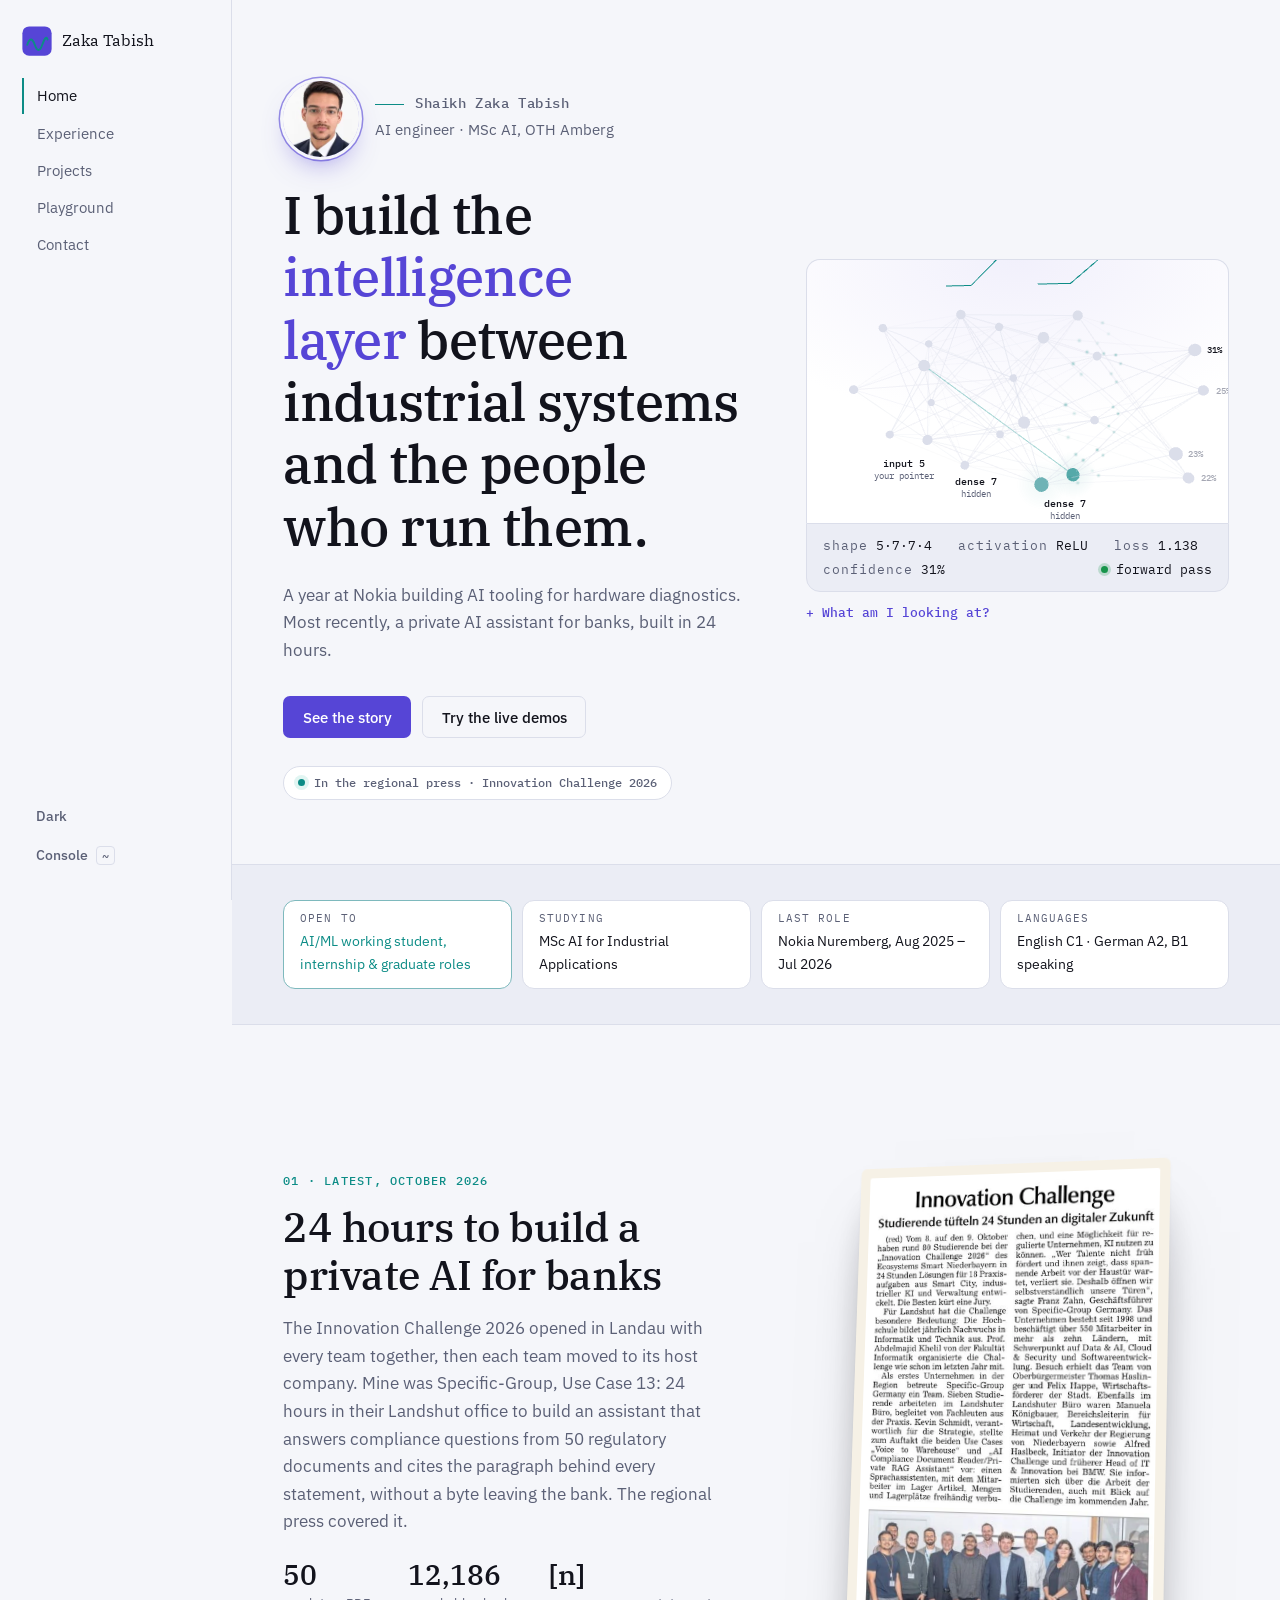
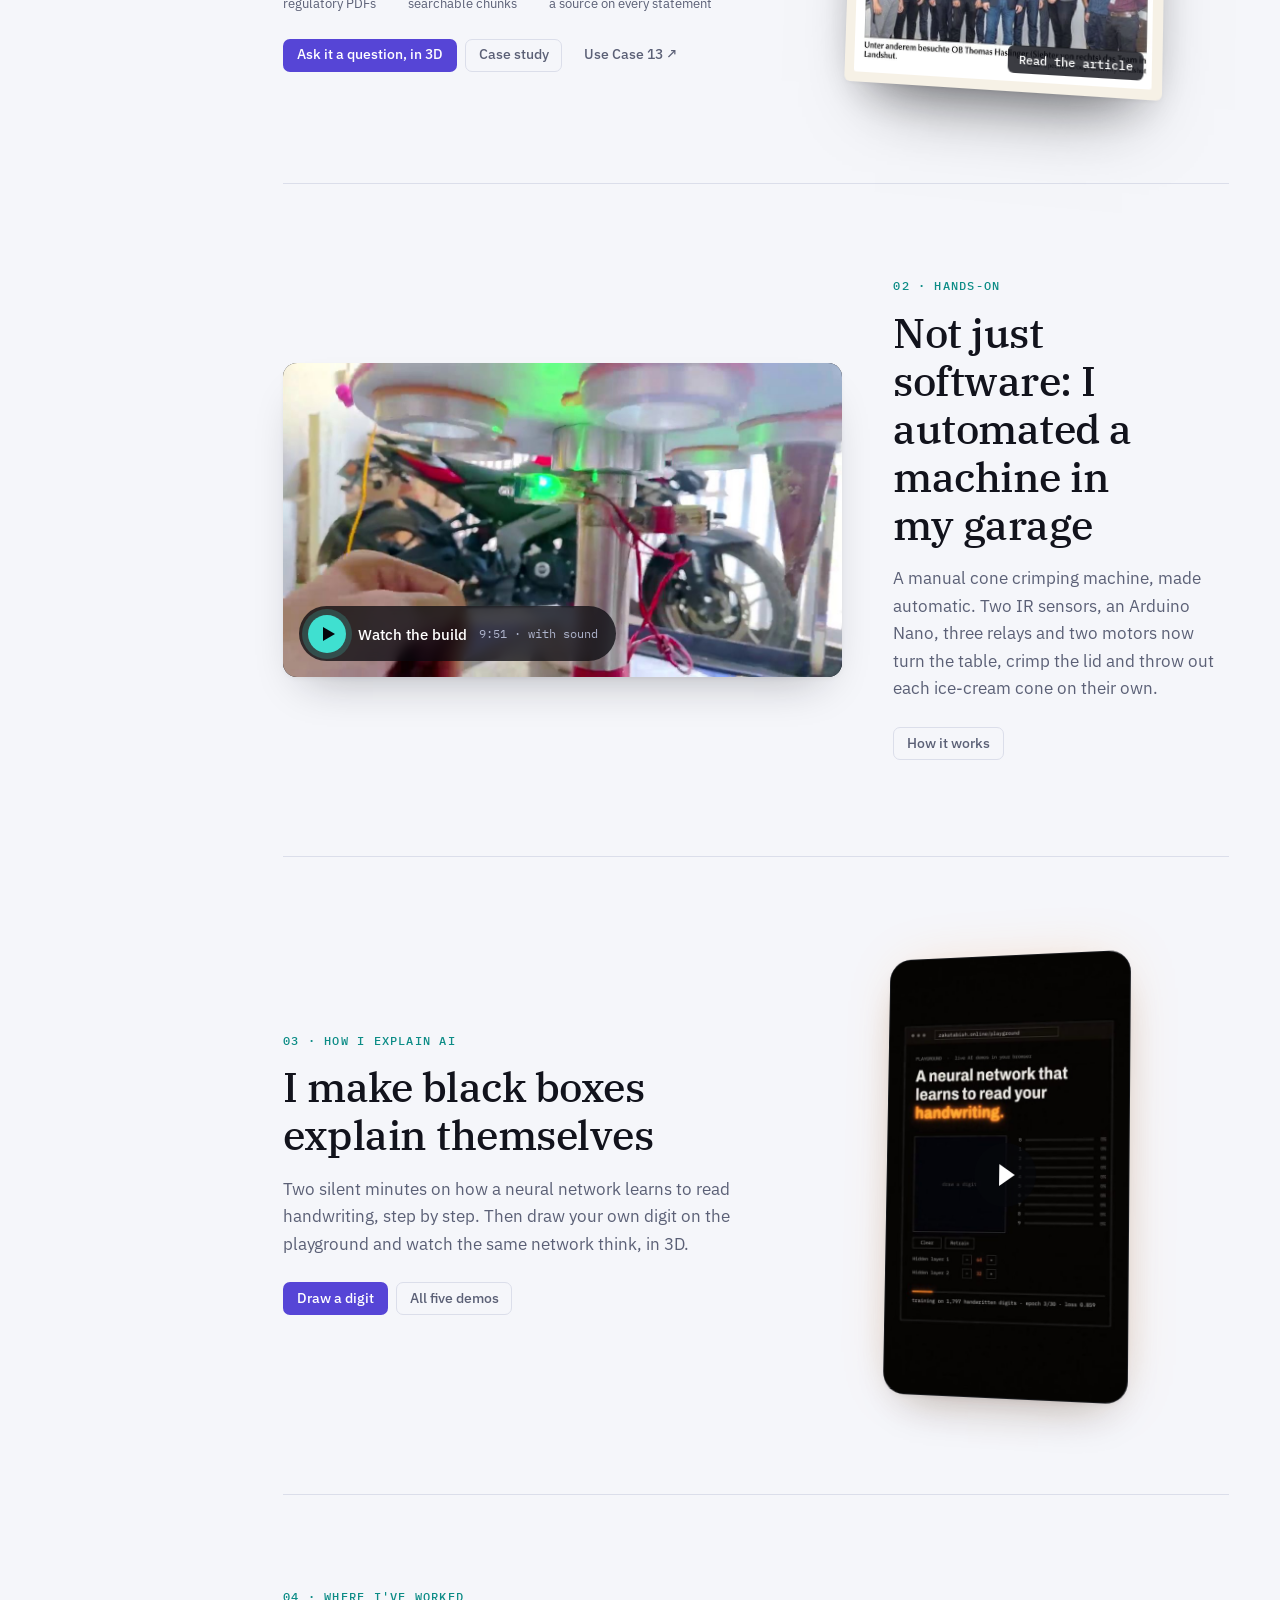
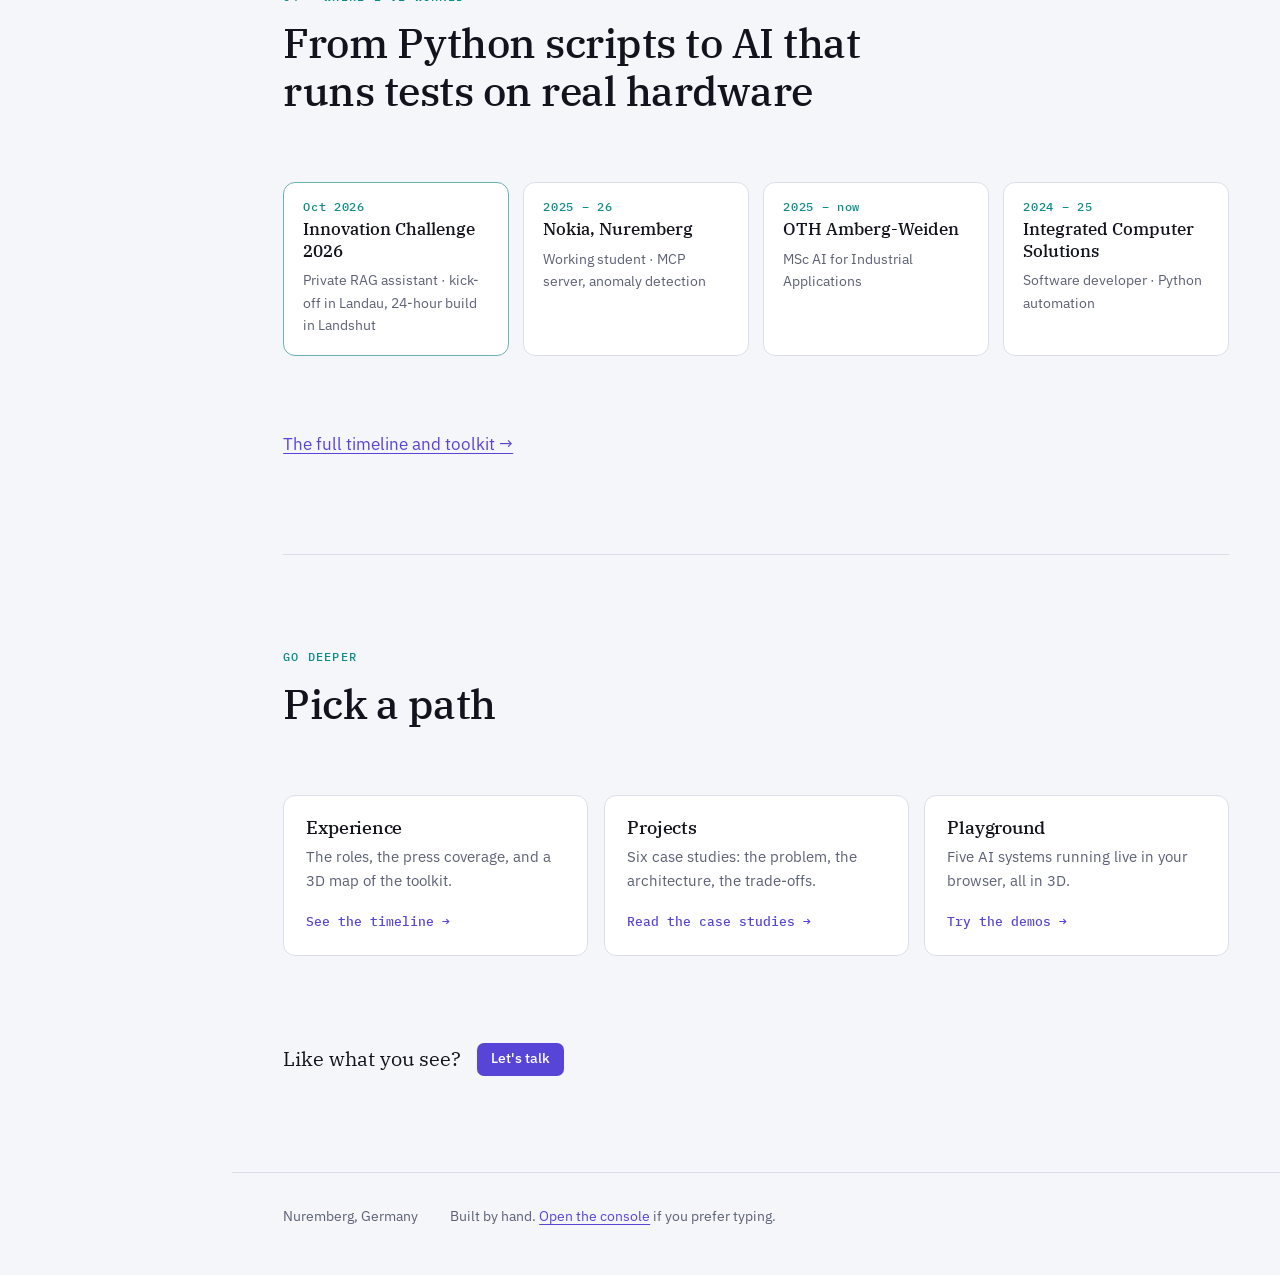
==== commit b4fbdd1e: "Describe the Innovation Challenge as two phases: Landau kick-off, Landshut build The event opened in" ====
--- a/index.html
+++ b/index.html
@@ -162,7 +162,7 @@
     <div class="chapter__text">
       <span class="chapter__num">01 · Latest, October 2026</span>
       <h2 id="chRagH">24 hours to build a private AI for banks</h2>
-      <p>At the Innovation Challenge 2026 I was on Specific-Group's team for Use Case 13: an assistant that answers compliance questions from 50 regulatory documents and cites the paragraph behind every statement, without a byte leaving the bank. The regional press covered it.</p>
+      <p>The Innovation Challenge 2026 opened in Landau with every team together, then each team moved to its host company. Mine was Specific-Group, Use Case 13: 24 hours in their Landshut office to build an assistant that answers compliance questions from 50 regulatory documents and cites the paragraph behind every statement, without a byte leaving the bank. The regional press covered it.</p>
       <ul class="stats">
         <li><b>50</b>regulatory PDFs</li>
         <li><b>12,186</b>searchable chunks</li>
@@ -176,7 +176,7 @@
     </div>
     <div class="chapter__media">
       <a class="press" data-tilt="7" data-lightbox href="assets/img/press/innovation-challenge-2026.jpg"
-         data-caption="<b>“Studierende tüfteln 24 Stunden an digitaler Zukunft”</b> — regional press, October 2026. Around 80 students solved 18 real tasks from industry and public administration in 24 hours at the Innovation Challenge 2026 of Ecosystem Smart Niederbayern. Specific-Group Germany hosted a team of seven in its Landshut office on two use cases, one of them the <i>AI Compliance Document Reader / Private RAG Assistant</i>. Landshut's Lord Mayor Thomas Haslinger visited the team.">
+         data-caption="<b>“Studierende tüfteln 24 Stunden an digitaler Zukunft”</b> — regional press, October 2026. Around 80 students solved 18 real tasks from industry and public administration in 24 hours at the Innovation Challenge 2026 of Ecosystem Smart Niederbayern. The challenge opened in Landau an der Isar with all teams together; for the 24-hour work phase each team moved to its host company. Specific-Group Germany hosted a team of seven in its Landshut office on two use cases, one of them the <i>AI Compliance Document Reader / Private RAG Assistant</i>. Landshut's Lord Mayor Thomas Haslinger visited the team.">
         <picture>
           <source type="image/webp" srcset="assets/img/press/innovation-challenge-2026.webp">
           <img src="assets/img/press/innovation-challenge-2026.jpg" width="480" height="813" loading="lazy" decoding="async"
@@ -232,7 +232,7 @@
       <h2 id="chWorkH">From Python scripts to AI that runs tests on real hardware</h2>
     </div>
     <ol class="minitrack">
-      <li data-tilt="5"><time>Oct 2026</time><b>Innovation Challenge 2026</b><span>Private RAG assistant · Specific-Group team, Landshut</span></li>
+      <li data-tilt="5"><time>Oct 2026</time><b>Innovation Challenge 2026</b><span>Private RAG assistant · kick-off in Landau, 24-hour build in Landshut</span></li>
       <li data-tilt="5"><time>2025 – 26</time><b>Nokia, Nuremberg</b><span>Working student · MCP server, anomaly detection</span></li>
       <li data-tilt="5"><time>2025 – now</time><b>OTH Amberg-Weiden</b><span>MSc AI for Industrial Applications</span></li>
       <li data-tilt="5"><time>2024 – 25</time><b>Integrated Computer Solutions</b><span>Software developer · Python automation</span></li>
